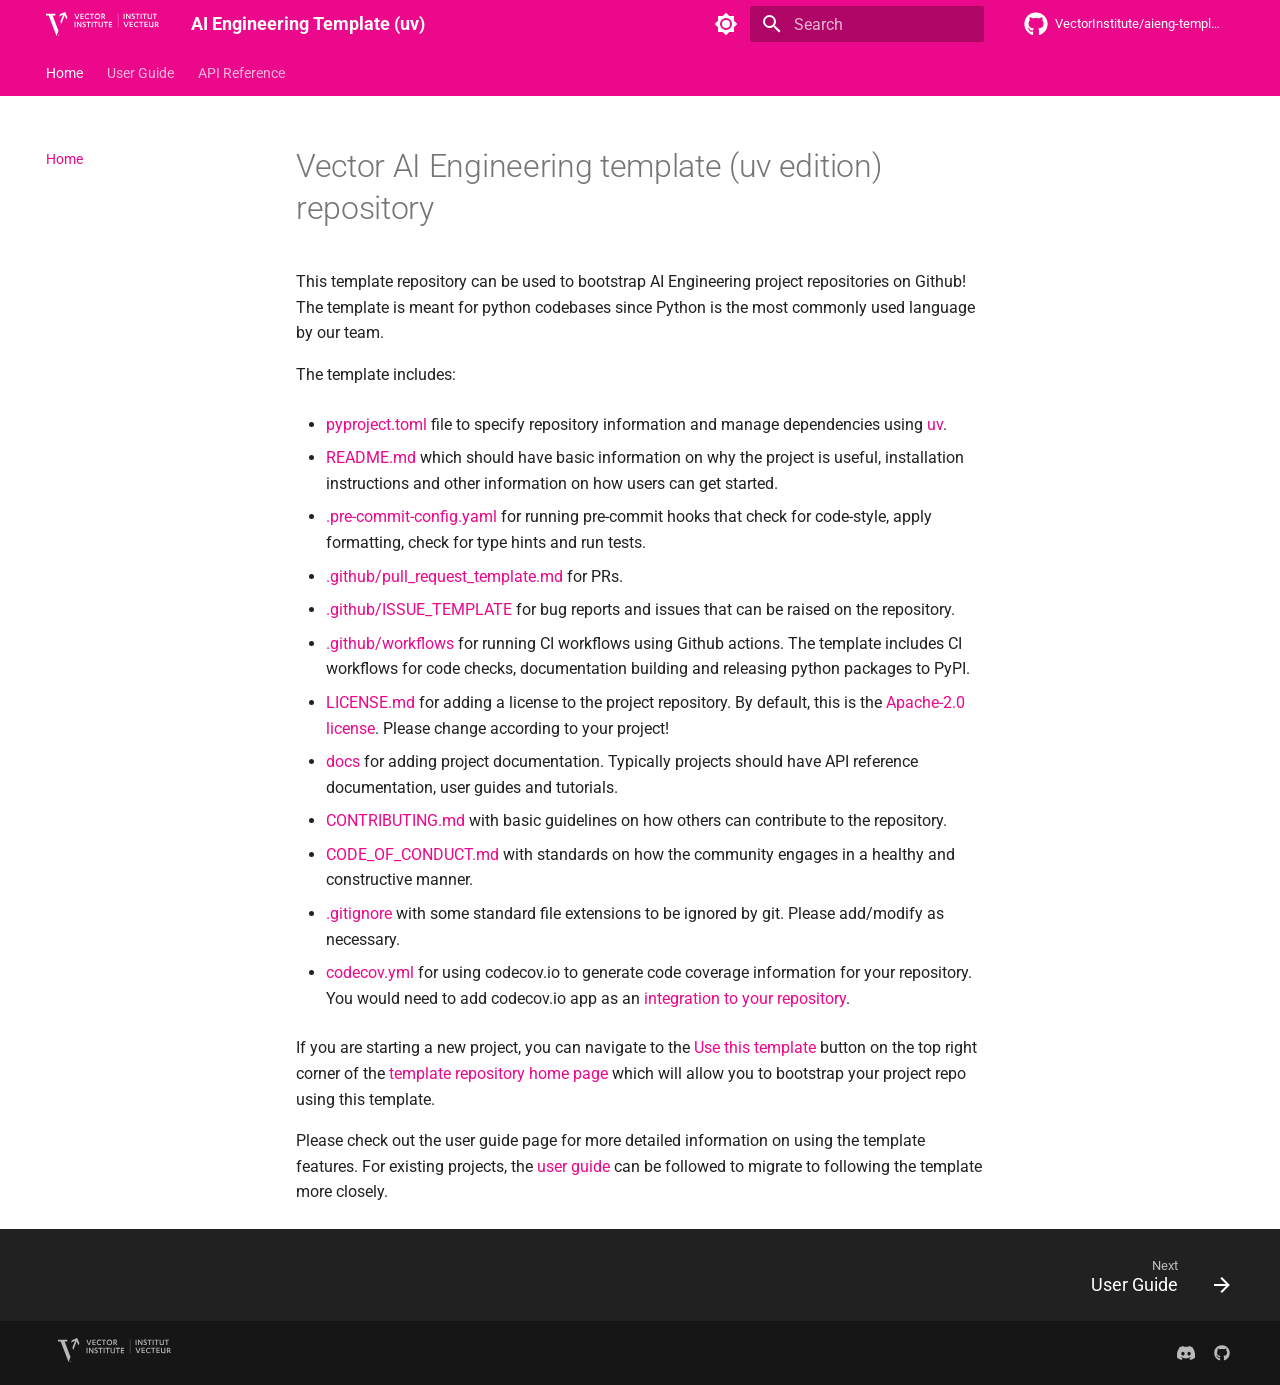
==== index.html @ 5bad8441 "Deploying to gh-pages from @ VectorInstitute/sonic-o1-agent@ccd2ae8ae953ea987e4eeaec090ec6d52c057822" ====
<!doctype html>
<html lang="en" class="no-js">
  <head>
    
      <meta charset="utf-8">
      <meta name="viewport" content="width=device-width,initial-scale=1">
      
      
      
      
      
        <link rel="next" href="user_guide/">
      
      
        
      
      
      <link rel="icon" href="assets/favicon-48x48.svg">
      <meta name="generator" content="mkdocs-1.6.1, mkdocs-material-9.7.1">
    
    
      
        <title>AI Engineering Template (uv)</title>
      
    
    
      <link rel="stylesheet" href="assets/stylesheets/main.484c7ddc.min.css">
      
        
        <link rel="stylesheet" href="assets/stylesheets/palette.ab4e12ef.min.css">
      
      


    
    
      
    
    
      
        
        
        <link rel="preconnect" href="https://fonts.gstatic.com" crossorigin>
        <link rel="stylesheet" href="https://fonts.googleapis.com/css?family=Roboto:300,300i,400,400i,700,700i%7CRoboto+Mono:400,400i,700,700i&display=fallback">
        <style>:root{--md-text-font:"Roboto";--md-code-font:"Roboto Mono"}</style>
      
    
    
      <link rel="stylesheet" href="assets/_mkdocstrings.css">
    
      <link rel="stylesheet" href="stylesheets/extra.css">
    
    <script>__md_scope=new URL(".",location),__md_hash=e=>[...e].reduce(((e,_)=>(e<<5)-e+_.charCodeAt(0)),0),__md_get=(e,_=localStorage,t=__md_scope)=>JSON.parse(_.getItem(t.pathname+"."+e)),__md_set=(e,_,t=localStorage,a=__md_scope)=>{try{t.setItem(a.pathname+"."+e,JSON.stringify(_))}catch(e){}}</script>
    
      

    
    
  </head>
  
  
    
    
      
    
    
    
    
    <body dir="ltr" data-md-color-scheme="default" data-md-color-primary="vector" data-md-color-accent="vector-teal">
  
    
    <input class="md-toggle" data-md-toggle="drawer" type="checkbox" id="__drawer" autocomplete="off">
    <input class="md-toggle" data-md-toggle="search" type="checkbox" id="__search" autocomplete="off">
    <label class="md-overlay" for="__drawer"></label>
    <div data-md-component="skip">
      
        
        <a href="#vector-ai-engineering-template-uv-edition-repository" class="md-skip">
          Skip to content
        </a>
      
    </div>
    <div data-md-component="announce">
      
    </div>
    
    
      

<header class="md-header" data-md-component="header">
  <nav class="md-header__inner md-grid" aria-label="Header">
    <a href="." title="AI Engineering Template (uv)" class="md-header__button md-logo" aria-label="AI Engineering Template (uv)" data-md-component="logo">
      
<img src="assets/vector-logo.svg" alt="logo">

    </a>
    <label class="md-header__button md-icon" for="__drawer">
      
      <svg xmlns="http://www.w3.org/2000/svg" viewBox="0 0 24 24"><path d="M3 6h18v2H3zm0 5h18v2H3zm0 5h18v2H3z"/></svg>
    </label>
    <div class="md-header__title" data-md-component="header-title">
      <div class="md-header__ellipsis">
        <div class="md-header__topic">
          <span class="md-ellipsis">
            AI Engineering Template (uv)
          </span>
        </div>
        <div class="md-header__topic" data-md-component="header-topic">
          <span class="md-ellipsis">
            
              Home
            
          </span>
        </div>
      </div>
    </div>
    
      
        <form class="md-header__option" data-md-component="palette">
  
    
    
    
    <input class="md-option" data-md-color-media="(prefers-color-scheme: light)" data-md-color-scheme="default" data-md-color-primary="vector" data-md-color-accent="vector-teal"  aria-label="Switch to dark mode"  type="radio" name="__palette" id="__palette_0">
    
      <label class="md-header__button md-icon" title="Switch to dark mode" for="__palette_1" hidden>
        <svg xmlns="http://www.w3.org/2000/svg" viewBox="0 0 24 24"><path d="M12 8a4 4 0 0 0-4 4 4 4 0 0 0 4 4 4 4 0 0 0 4-4 4 4 0 0 0-4-4m0 10a6 6 0 0 1-6-6 6 6 0 0 1 6-6 6 6 0 0 1 6 6 6 6 0 0 1-6 6m8-9.31V4h-4.69L12 .69 8.69 4H4v4.69L.69 12 4 15.31V20h4.69L12 23.31 15.31 20H20v-4.69L23.31 12z"/></svg>
      </label>
    
  
    
    
    
    <input class="md-option" data-md-color-media="(prefers-color-scheme: dark)" data-md-color-scheme="slate" data-md-color-primary="black" data-md-color-accent="vector-teal"  aria-label="Switch to light mode"  type="radio" name="__palette" id="__palette_1">
    
      <label class="md-header__button md-icon" title="Switch to light mode" for="__palette_0" hidden>
        <svg xmlns="http://www.w3.org/2000/svg" viewBox="0 0 24 24"><path d="M12 18c-.89 0-1.74-.2-2.5-.55C11.56 16.5 13 14.42 13 12s-1.44-4.5-3.5-5.45C10.26 6.2 11.11 6 12 6a6 6 0 0 1 6 6 6 6 0 0 1-6 6m8-9.31V4h-4.69L12 .69 8.69 4H4v4.69L.69 12 4 15.31V20h4.69L12 23.31 15.31 20H20v-4.69L23.31 12z"/></svg>
      </label>
    
  
</form>
      
    
    
      <script>var palette=__md_get("__palette");if(palette&&palette.color){if("(prefers-color-scheme)"===palette.color.media){var media=matchMedia("(prefers-color-scheme: light)"),input=document.querySelector(media.matches?"[data-md-color-media='(prefers-color-scheme: light)']":"[data-md-color-media='(prefers-color-scheme: dark)']");palette.color.media=input.getAttribute("data-md-color-media"),palette.color.scheme=input.getAttribute("data-md-color-scheme"),palette.color.primary=input.getAttribute("data-md-color-primary"),palette.color.accent=input.getAttribute("data-md-color-accent")}for(var[key,value]of Object.entries(palette.color))document.body.setAttribute("data-md-color-"+key,value)}</script>
    
    
    
      
      
        <label class="md-header__button md-icon" for="__search">
          
          <svg xmlns="http://www.w3.org/2000/svg" viewBox="0 0 24 24"><path d="M9.5 3A6.5 6.5 0 0 1 16 9.5c0 1.61-.59 3.09-1.56 4.23l.27.27h.79l5 5-1.5 1.5-5-5v-.79l-.27-.27A6.52 6.52 0 0 1 9.5 16 6.5 6.5 0 0 1 3 9.5 6.5 6.5 0 0 1 9.5 3m0 2C7 5 5 7 5 9.5S7 14 9.5 14 14 12 14 9.5 12 5 9.5 5"/></svg>
        </label>
        <div class="md-search" data-md-component="search" role="dialog">
  <label class="md-search__overlay" for="__search"></label>
  <div class="md-search__inner" role="search">
    <form class="md-search__form" name="search">
      <input type="text" class="md-search__input" name="query" aria-label="Search" placeholder="Search" autocapitalize="off" autocorrect="off" autocomplete="off" spellcheck="false" data-md-component="search-query" required>
      <label class="md-search__icon md-icon" for="__search">
        
        <svg xmlns="http://www.w3.org/2000/svg" viewBox="0 0 24 24"><path d="M9.5 3A6.5 6.5 0 0 1 16 9.5c0 1.61-.59 3.09-1.56 4.23l.27.27h.79l5 5-1.5 1.5-5-5v-.79l-.27-.27A6.52 6.52 0 0 1 9.5 16 6.5 6.5 0 0 1 3 9.5 6.5 6.5 0 0 1 9.5 3m0 2C7 5 5 7 5 9.5S7 14 9.5 14 14 12 14 9.5 12 5 9.5 5"/></svg>
        
        <svg xmlns="http://www.w3.org/2000/svg" viewBox="0 0 24 24"><path d="M20 11v2H8l5.5 5.5-1.42 1.42L4.16 12l7.92-7.92L13.5 5.5 8 11z"/></svg>
      </label>
      <nav class="md-search__options" aria-label="Search">
        
        <button type="reset" class="md-search__icon md-icon" title="Clear" aria-label="Clear" tabindex="-1">
          
          <svg xmlns="http://www.w3.org/2000/svg" viewBox="0 0 24 24"><path d="M19 6.41 17.59 5 12 10.59 6.41 5 5 6.41 10.59 12 5 17.59 6.41 19 12 13.41 17.59 19 19 17.59 13.41 12z"/></svg>
        </button>
      </nav>
      
        <div class="md-search__suggest" data-md-component="search-suggest"></div>
      
    </form>
    <div class="md-search__output">
      <div class="md-search__scrollwrap" tabindex="0" data-md-scrollfix>
        <div class="md-search-result" data-md-component="search-result">
          <div class="md-search-result__meta">
            Initializing search
          </div>
          <ol class="md-search-result__list" role="presentation"></ol>
        </div>
      </div>
    </div>
  </div>
</div>
      
    
    
      <div class="md-header__source">
        <a href="https://github.com/VectorInstitute/aieng-template-uv" title="Go to repository" class="md-source" data-md-component="source">
  <div class="md-source__icon md-icon">
    
    <svg xmlns="http://www.w3.org/2000/svg" viewBox="0 0 512 512"><!--! Font Awesome Free 7.1.0 by @fontawesome - https://fontawesome.com License - https://fontawesome.com/license/free (Icons: CC BY 4.0, Fonts: SIL OFL 1.1, Code: MIT License) Copyright 2025 Fonticons, Inc.--><path d="M173.9 397.4c0 2-2.3 3.6-5.2 3.6-3.3.3-5.6-1.3-5.6-3.6 0-2 2.3-3.6 5.2-3.6 3-.3 5.6 1.3 5.6 3.6m-31.1-4.5c-.7 2 1.3 4.3 4.3 4.9 2.6 1 5.6 0 6.2-2s-1.3-4.3-4.3-5.2c-2.6-.7-5.5.3-6.2 2.3m44.2-1.7c-2.9.7-4.9 2.6-4.6 4.9.3 2 2.9 3.3 5.9 2.6 2.9-.7 4.9-2.6 4.6-4.6-.3-1.9-3-3.2-5.9-2.9M252.8 8C114.1 8 8 113.3 8 252c0 110.9 69.8 205.8 169.5 239.2 12.8 2.3 17.3-5.6 17.3-12.1 0-6.2-.3-40.4-.3-61.4 0 0-70 15-84.7-29.8 0 0-11.4-29.1-27.8-36.6 0 0-22.9-15.7 1.6-15.4 0 0 24.9 2 38.6 25.8 21.9 38.6 58.6 27.5 72.9 20.9 2.3-16 8.8-27.1 16-33.7-55.9-6.2-112.3-14.3-112.3-110.5 0-27.5 7.6-41.3 23.6-58.9-2.6-6.5-11.1-33.3 2.6-67.9 20.9-6.5 69 27 69 27 20-5.6 41.5-8.5 62.8-8.5s42.8 2.9 62.8 8.5c0 0 48.1-33.6 69-27 13.7 34.7 5.2 61.4 2.6 67.9 16 17.7 25.8 31.5 25.8 58.9 0 96.5-58.9 104.2-114.8 110.5 9.2 7.9 17 22.9 17 46.4 0 33.7-.3 75.4-.3 83.6 0 6.5 4.6 14.4 17.3 12.1C436.2 457.8 504 362.9 504 252 504 113.3 391.5 8 252.8 8M105.2 352.9c-1.3 1-1 3.3.7 5.2 1.6 1.6 3.9 2.3 5.2 1 1.3-1 1-3.3-.7-5.2-1.6-1.6-3.9-2.3-5.2-1m-10.8-8.1c-.7 1.3.3 2.9 2.3 3.9 1.6 1 3.6.7 4.3-.7.7-1.3-.3-2.9-2.3-3.9-2-.6-3.6-.3-4.3.7m32.4 35.6c-1.6 1.3-1 4.3 1.3 6.2 2.3 2.3 5.2 2.6 6.5 1 1.3-1.3.7-4.3-1.3-6.2-2.2-2.3-5.2-2.6-6.5-1m-11.4-14.7c-1.6 1-1.6 3.6 0 5.9s4.3 3.3 5.6 2.3c1.6-1.3 1.6-3.9 0-6.2-1.4-2.3-4-3.3-5.6-2"/></svg>
  </div>
  <div class="md-source__repository">
    VectorInstitute/aieng-template-uv
  </div>
</a>
      </div>
    
  </nav>
  
</header>
    
    <div class="md-container" data-md-component="container">
      
      
        
          
            
<nav class="md-tabs" aria-label="Tabs" data-md-component="tabs">
  <div class="md-grid">
    <ul class="md-tabs__list">
      
        
  
  
  
    
  
  
    <li class="md-tabs__item md-tabs__item--active">
      <a href="." class="md-tabs__link">
        
  
  
    
  
  Home

      </a>
    </li>
  

      
        
  
  
  
  
    <li class="md-tabs__item">
      <a href="user_guide/" class="md-tabs__link">
        
  
  
    
  
  User Guide

      </a>
    </li>
  

      
        
  
  
  
  
    <li class="md-tabs__item">
      <a href="api/" class="md-tabs__link">
        
  
  
    
  
  API Reference

      </a>
    </li>
  

      
    </ul>
  </div>
</nav>
          
        
      
      <main class="md-main" data-md-component="main">
        <div class="md-main__inner md-grid">
          
            
              
              <div class="md-sidebar md-sidebar--primary" data-md-component="sidebar" data-md-type="navigation" >
                <div class="md-sidebar__scrollwrap">
                  <div class="md-sidebar__inner">
                    


  


<nav class="md-nav md-nav--primary md-nav--lifted" aria-label="Navigation" data-md-level="0">
  <label class="md-nav__title" for="__drawer">
    <a href="." title="AI Engineering Template (uv)" class="md-nav__button md-logo" aria-label="AI Engineering Template (uv)" data-md-component="logo">
      
<img src="assets/vector-logo.svg" alt="logo">

    </a>
    AI Engineering Template (uv)
  </label>
  
    <div class="md-nav__source">
      <a href="https://github.com/VectorInstitute/aieng-template-uv" title="Go to repository" class="md-source" data-md-component="source">
  <div class="md-source__icon md-icon">
    
    <svg xmlns="http://www.w3.org/2000/svg" viewBox="0 0 512 512"><!--! Font Awesome Free 7.1.0 by @fontawesome - https://fontawesome.com License - https://fontawesome.com/license/free (Icons: CC BY 4.0, Fonts: SIL OFL 1.1, Code: MIT License) Copyright 2025 Fonticons, Inc.--><path d="M173.9 397.4c0 2-2.3 3.6-5.2 3.6-3.3.3-5.6-1.3-5.6-3.6 0-2 2.3-3.6 5.2-3.6 3-.3 5.6 1.3 5.6 3.6m-31.1-4.5c-.7 2 1.3 4.3 4.3 4.9 2.6 1 5.6 0 6.2-2s-1.3-4.3-4.3-5.2c-2.6-.7-5.5.3-6.2 2.3m44.2-1.7c-2.9.7-4.9 2.6-4.6 4.9.3 2 2.9 3.3 5.9 2.6 2.9-.7 4.9-2.6 4.6-4.6-.3-1.9-3-3.2-5.9-2.9M252.8 8C114.1 8 8 113.3 8 252c0 110.9 69.8 205.8 169.5 239.2 12.8 2.3 17.3-5.6 17.3-12.1 0-6.2-.3-40.4-.3-61.4 0 0-70 15-84.7-29.8 0 0-11.4-29.1-27.8-36.6 0 0-22.9-15.7 1.6-15.4 0 0 24.9 2 38.6 25.8 21.9 38.6 58.6 27.5 72.9 20.9 2.3-16 8.8-27.1 16-33.7-55.9-6.2-112.3-14.3-112.3-110.5 0-27.5 7.6-41.3 23.6-58.9-2.6-6.5-11.1-33.3 2.6-67.9 20.9-6.5 69 27 69 27 20-5.6 41.5-8.5 62.8-8.5s42.8 2.9 62.8 8.5c0 0 48.1-33.6 69-27 13.7 34.7 5.2 61.4 2.6 67.9 16 17.7 25.8 31.5 25.8 58.9 0 96.5-58.9 104.2-114.8 110.5 9.2 7.9 17 22.9 17 46.4 0 33.7-.3 75.4-.3 83.6 0 6.5 4.6 14.4 17.3 12.1C436.2 457.8 504 362.9 504 252 504 113.3 391.5 8 252.8 8M105.2 352.9c-1.3 1-1 3.3.7 5.2 1.6 1.6 3.9 2.3 5.2 1 1.3-1 1-3.3-.7-5.2-1.6-1.6-3.9-2.3-5.2-1m-10.8-8.1c-.7 1.3.3 2.9 2.3 3.9 1.6 1 3.6.7 4.3-.7.7-1.3-.3-2.9-2.3-3.9-2-.6-3.6-.3-4.3.7m32.4 35.6c-1.6 1.3-1 4.3 1.3 6.2 2.3 2.3 5.2 2.6 6.5 1 1.3-1.3.7-4.3-1.3-6.2-2.2-2.3-5.2-2.6-6.5-1m-11.4-14.7c-1.6 1-1.6 3.6 0 5.9s4.3 3.3 5.6 2.3c1.6-1.3 1.6-3.9 0-6.2-1.4-2.3-4-3.3-5.6-2"/></svg>
  </div>
  <div class="md-source__repository">
    VectorInstitute/aieng-template-uv
  </div>
</a>
    </div>
  
  <ul class="md-nav__list" data-md-scrollfix>
    
      
      
  
  
    
  
  
  
    <li class="md-nav__item md-nav__item--active">
      
      <input class="md-nav__toggle md-toggle" type="checkbox" id="__toc">
      
      
        
      
      
      <a href="." class="md-nav__link md-nav__link--active">
        
  
  
  <span class="md-ellipsis">
    
  
    Home
  

    
  </span>
  
  

      </a>
      
    </li>
  

    
      
      
  
  
  
  
    <li class="md-nav__item">
      <a href="user_guide/" class="md-nav__link">
        
  
  
  <span class="md-ellipsis">
    
  
    User Guide
  

    
  </span>
  
  

      </a>
    </li>
  

    
      
      
  
  
  
  
    <li class="md-nav__item">
      <a href="api/" class="md-nav__link">
        
  
  
  <span class="md-ellipsis">
    
  
    API Reference
  

    
  </span>
  
  

      </a>
    </li>
  

    
  </ul>
</nav>
                  </div>
                </div>
              </div>
            
            
              
              <div class="md-sidebar md-sidebar--secondary" data-md-component="sidebar" data-md-type="toc" >
                <div class="md-sidebar__scrollwrap">
                  <div class="md-sidebar__inner">
                    

<nav class="md-nav md-nav--secondary" aria-label="Table of contents">
  
  
  
    
  
  
</nav>
                  </div>
                </div>
              </div>
            
          
          
            <div class="md-content" data-md-component="content">
              
              <article class="md-content__inner md-typeset">
                
                  


  
  


<h1 id="vector-ai-engineering-template-uv-edition-repository">Vector AI Engineering template (uv edition) repository<a class="headerlink" href="#vector-ai-engineering-template-uv-edition-repository" title="Permanent link">&para;</a></h1>
<p>This template repository can be used to bootstrap AI Engineering project repositories
on Github! The template is meant for python codebases since Python is the most commonly
used language by our team.</p>
<p>The template includes:</p>
<ul>
<li>
<p><a href="https://pip.pypa.io/en/stable/reference/build-system/pyproject-toml/">pyproject.toml</a>
file to specify repository information and manage dependencies using
<a href="https://docs.astral.sh/uv/">uv</a>.</p>
</li>
<li>
<p><a href="https://docs.github.com/en/repositories/managing-your-repositorys-settings-and-features/customizing-your-repository/about-readmes">README.md</a> which should have basic information on why the project is
useful, installation instructions and other information on how users can get started.</p>
</li>
<li>
<p><a href="https://pre-commit.com/">.pre-commit-config.yaml</a> for running pre-commit hooks that
check for code-style, apply formatting, check for type hints and run tests.</p>
</li>
<li>
<p><a href="https://docs.github.com/en/communities/using-templates-to-encourage-useful-issues-and-pull-requests/creating-a-pull-request-template-for-your-repository">.github/pull_request_template.md</a> for PRs.</p>
</li>
<li>
<p><a href="https://docs.github.com/en/communities/using-templates-to-encourage-useful-issues-and-pull-requests/configuring-issue-templates-for-your-repository">.github/ISSUE_TEMPLATE</a> for bug reports and issues that can be raised on the repository.</p>
</li>
<li>
<p><a href="https://docs.github.com/en/actions/using-workflows">.github/workflows</a> for running CI
workflows using Github actions. The template includes CI workflows for code checks,
documentation building and releasing python packages to PyPI.</p>
</li>
<li>
<p><a href="https://docs.github.com/en/repositories/managing-your-repositorys-settings-and-features/customizing-your-repository/licensing-a-repository">LICENSE.md</a> for adding a license to the project repository.
By default, this is the <a href="http://www.apache.org/licenses/">Apache-2.0 license</a>. Please
change according to your project!</p>
</li>
<li>
<p><a href="https://squidfunk.github.io/mkdocs-material/">docs</a> for adding project documentation. Typically
projects should have API reference documentation, user guides and tutorials.</p>
</li>
<li>
<p><a href="https://docs.github.com/en/communities/setting-up-your-project-for-healthy-contributions/setting-guidelines-for-repository-contributors">CONTRIBUTING.md</a> with basic guidelines on how others can
contribute to the repository.</p>
</li>
<li>
<p><a href="https://docs.github.com/en/communities/setting-up-your-project-for-healthy-contributions/adding-a-code-of-conduct-to-your-project">CODE_OF_CONDUCT.md</a> with standards on how the community engages in
a healthy and constructive manner.</p>
</li>
<li>
<p><a href="https://docs.github.com/en/get-started/getting-started-with-git/ignoring-files">.gitignore</a>
with some standard file extensions to be ignored by git. Please add/modify as necessary.</p>
</li>
<li>
<p><a href="https://docs.codecov.com/docs/codecov-yaml">codecov.yml</a> for using codecov.io to
generate code coverage information for your repository. You would need to add codecov.io
app as an <a href="https://docs.codecov.com/docs/how-to-create-a-github-app-for-codecov-enterprise">integration to your repository</a>.</p>
</li>
</ul>
<p>If you are starting a new project, you can navigate to the <a href="https://docs.github.com/en/repositories/creating-and-managing-repositories/creating-a-repository-from-a-template">Use this template</a> button
on the top right corner of the <a href="https://github.com/VectorInstitute/aieng-template">template repository home page</a>
which will allow you to bootstrap your project repo using this template.</p>
<p>Please check out the user guide page for more detailed information on using the
template features. For existing projects, the <a href="user_guide/">user guide</a>
can be followed to migrate to following the template more closely.</p>












                
              </article>
            </div>
          
          
<script>var target=document.getElementById(location.hash.slice(1));target&&target.name&&(target.checked=target.name.startsWith("__tabbed_"))</script>
        </div>
        
          <button type="button" class="md-top md-icon" data-md-component="top" hidden>
  
  <svg xmlns="http://www.w3.org/2000/svg" viewBox="0 0 24 24"><path d="M13 20h-2V8l-5.5 5.5-1.42-1.42L12 4.16l7.92 7.92-1.42 1.42L13 8z"/></svg>
  Back to top
</button>
        
      </main>
      
        <footer class="md-footer">
  
    
      
      <nav class="md-footer__inner md-grid" aria-label="Footer" >
        
        
          
          <a href="user_guide/" class="md-footer__link md-footer__link--next" aria-label="Next: User Guide">
            <div class="md-footer__title">
              <span class="md-footer__direction">
                Next
              </span>
              <div class="md-ellipsis">
                User Guide
              </div>
            </div>
            <div class="md-footer__button md-icon">
              
              <svg xmlns="http://www.w3.org/2000/svg" viewBox="0 0 24 24"><path d="M4 11v2h12l-5.5 5.5 1.42 1.42L19.84 12l-7.92-7.92L10.5 5.5 16 11z"/></svg>
            </div>
          </a>
        
      </nav>
    
  
  <div class="md-footer-meta md-typeset">
    <div class="md-footer-meta__inner md-grid">
      <div class="md-copyright">
  <div class="md-footer-vector">
    <a href="https://vectorinstitute.ai" target="_blank" rel="noopener">
      <img
        src="assets/vector-logo.svg"
        alt="Vector Institute Logo"
        height="24"
      />
    </a>
  </div>
   
</div>
      
        
<div class="md-social">
  
    
    
    
    
    <a href="404.html" target="_blank" rel="noopener" title="" class="md-social__link">
      <svg xmlns="http://www.w3.org/2000/svg" viewBox="0 0 576 512"><!--! Font Awesome Free 7.1.0 by @fontawesome - https://fontawesome.com License - https://fontawesome.com/license/free (Icons: CC BY 4.0, Fonts: SIL OFL 1.1, Code: MIT License) Copyright 2025 Fonticons, Inc.--><path d="M492.5 69.8c-.2-.3-.4-.6-.8-.7-38.1-17.5-78.4-30-119.7-37.1-.4-.1-.8 0-1.1.1s-.6.4-.8.8c-5.5 9.9-10.5 20.2-14.9 30.6-44.6-6.8-89.9-6.8-134.4 0-4.5-10.5-9.5-20.7-15.1-30.6-.2-.3-.5-.6-.8-.8s-.7-.2-1.1-.2C162.5 39 122.2 51.5 84.1 69c-.3.1-.6.4-.8.7C7.1 183.5-13.8 294.6-3.6 404.2c0 .3.1.5.2.8s.3.4.5.6c44.4 32.9 94 58 146.8 74.2.4.1.8.1 1.1 0s.7-.4.9-.7c11.3-15.4 21.4-31.8 30-48.8.1-.2.2-.5.2-.8s0-.5-.1-.8-.2-.5-.4-.6-.4-.3-.7-.4c-15.8-6.1-31.2-13.4-45.9-21.9-.3-.2-.5-.4-.7-.6s-.3-.6-.3-.9 0-.6.2-.9.3-.5.6-.7c3.1-2.3 6.2-4.7 9.1-7.1.3-.2.6-.4.9-.4s.7 0 1 .1c96.2 43.9 200.4 43.9 295.5 0 .3-.1.7-.2 1-.2s.7.2.9.4c2.9 2.4 6 4.9 9.1 7.2.2.2.4.4.6.7s.2.6.2.9-.1.6-.3.9-.4.5-.6.6c-14.7 8.6-30 15.9-45.9 21.8-.2.1-.5.2-.7.4s-.3.4-.4.7-.1.5-.1.8.1.5.2.8c8.8 17 18.8 33.3 30 48.8.2.3.6.6.9.7s.8.1 1.1 0c52.9-16.2 102.6-41.3 147.1-74.2.2-.2.4-.4.5-.6s.2-.5.2-.8c12.3-126.8-20.5-236.9-86.9-334.5zm-302 267.7c-29 0-52.8-26.6-52.8-59.2s23.4-59.2 52.8-59.2c29.7 0 53.3 26.8 52.8 59.2 0 32.7-23.4 59.2-52.8 59.2m195.4 0c-29 0-52.8-26.6-52.8-59.2s23.4-59.2 52.8-59.2c29.7 0 53.3 26.8 52.8 59.2 0 32.7-23.2 59.2-52.8 59.2"/></svg>
    </a>
  
    
    
    
    
      
      
    
    <a href="https://github.com/VectorInstitute/aieng-template-uv" target="_blank" rel="noopener" title="github.com" class="md-social__link">
      <svg xmlns="http://www.w3.org/2000/svg" viewBox="0 0 512 512"><!--! Font Awesome Free 7.1.0 by @fontawesome - https://fontawesome.com License - https://fontawesome.com/license/free (Icons: CC BY 4.0, Fonts: SIL OFL 1.1, Code: MIT License) Copyright 2025 Fonticons, Inc.--><path d="M173.9 397.4c0 2-2.3 3.6-5.2 3.6-3.3.3-5.6-1.3-5.6-3.6 0-2 2.3-3.6 5.2-3.6 3-.3 5.6 1.3 5.6 3.6m-31.1-4.5c-.7 2 1.3 4.3 4.3 4.9 2.6 1 5.6 0 6.2-2s-1.3-4.3-4.3-5.2c-2.6-.7-5.5.3-6.2 2.3m44.2-1.7c-2.9.7-4.9 2.6-4.6 4.9.3 2 2.9 3.3 5.9 2.6 2.9-.7 4.9-2.6 4.6-4.6-.3-1.9-3-3.2-5.9-2.9M252.8 8C114.1 8 8 113.3 8 252c0 110.9 69.8 205.8 169.5 239.2 12.8 2.3 17.3-5.6 17.3-12.1 0-6.2-.3-40.4-.3-61.4 0 0-70 15-84.7-29.8 0 0-11.4-29.1-27.8-36.6 0 0-22.9-15.7 1.6-15.4 0 0 24.9 2 38.6 25.8 21.9 38.6 58.6 27.5 72.9 20.9 2.3-16 8.8-27.1 16-33.7-55.9-6.2-112.3-14.3-112.3-110.5 0-27.5 7.6-41.3 23.6-58.9-2.6-6.5-11.1-33.3 2.6-67.9 20.9-6.5 69 27 69 27 20-5.6 41.5-8.5 62.8-8.5s42.8 2.9 62.8 8.5c0 0 48.1-33.6 69-27 13.7 34.7 5.2 61.4 2.6 67.9 16 17.7 25.8 31.5 25.8 58.9 0 96.5-58.9 104.2-114.8 110.5 9.2 7.9 17 22.9 17 46.4 0 33.7-.3 75.4-.3 83.6 0 6.5 4.6 14.4 17.3 12.1C436.2 457.8 504 362.9 504 252 504 113.3 391.5 8 252.8 8M105.2 352.9c-1.3 1-1 3.3.7 5.2 1.6 1.6 3.9 2.3 5.2 1 1.3-1 1-3.3-.7-5.2-1.6-1.6-3.9-2.3-5.2-1m-10.8-8.1c-.7 1.3.3 2.9 2.3 3.9 1.6 1 3.6.7 4.3-.7.7-1.3-.3-2.9-2.3-3.9-2-.6-3.6-.3-4.3.7m32.4 35.6c-1.6 1.3-1 4.3 1.3 6.2 2.3 2.3 5.2 2.6 6.5 1 1.3-1.3.7-4.3-1.3-6.2-2.2-2.3-5.2-2.6-6.5-1m-11.4-14.7c-1.6 1-1.6 3.6 0 5.9s4.3 3.3 5.6 2.3c1.6-1.3 1.6-3.9 0-6.2-1.4-2.3-4-3.3-5.6-2"/></svg>
    </a>
  
</div>
      
    </div>
  </div>
</footer>
      
    </div>
    <div class="md-dialog" data-md-component="dialog">
      <div class="md-dialog__inner md-typeset"></div>
    </div>
    
    
    
      
      
      <script id="__config" type="application/json">{"annotate": null, "base": ".", "features": ["content.code.annotate", "content.code.copy", "navigation.footer", "navigation.indexes", "navigation.instant", "navigation.tabs", "navigation.top", "search.suggest", "search.highlight", "toc.follow"], "search": "assets/javascripts/workers/search.2c215733.min.js", "tags": null, "translations": {"clipboard.copied": "Copied to clipboard", "clipboard.copy": "Copy to clipboard", "search.result.more.one": "1 more on this page", "search.result.more.other": "# more on this page", "search.result.none": "No matching documents", "search.result.one": "1 matching document", "search.result.other": "# matching documents", "search.result.placeholder": "Type to start searching", "search.result.term.missing": "Missing", "select.version": "Select version"}, "version": null}</script>
    
    
      <script src="assets/javascripts/bundle.79ae519e.min.js"></script>
      
    
  </body>
</html>
---- assets/stylesheets/main.484c7ddc.min.css ----
@charset "UTF-8";html{-webkit-text-size-adjust:none;-moz-text-size-adjust:none;text-size-adjust:none;box-sizing:border-box}*,:after,:before{box-sizing:inherit}@media (prefers-reduced-motion){*,:after,:before{transition:none!important}}body{margin:0}a,button,input,label{-webkit-tap-highlight-color:transparent}a{color:inherit;text-decoration:none}hr{border:0;box-sizing:initial;display:block;height:.05rem;overflow:visible;padding:0}small{font-size:80%}sub,sup{line-height:1em}img{border-style:none}table{border-collapse:initial;border-spacing:0}td,th{font-weight:400;vertical-align:top}button{background:#0000;border:0;font-family:inherit;font-size:inherit;margin:0;padding:0}input{border:0;outline:none}:root{--md-primary-fg-color:#4051b5;--md-primary-fg-color--light:#5d6cc0;--md-primary-fg-color--dark:#303fa1;--md-primary-bg-color:#fff;--md-primary-bg-color--light:#ffffffb3;--md-accent-fg-color:#526cfe;--md-accent-fg-color--transparent:#526cfe1a;--md-accent-bg-color:#fff;--md-accent-bg-color--light:#ffffffb3}[data-md-color-scheme=default]{color-scheme:light}[data-md-color-scheme=default] img[src$="#gh-dark-mode-only"],[data-md-color-scheme=default] img[src$="#only-dark"]{display:none}:root,[data-md-color-scheme=default]{--md-hue:225deg;--md-default-fg-color:#000000de;--md-default-fg-color--light:#0000008a;--md-default-fg-color--lighter:#00000052;--md-default-fg-color--lightest:#00000012;--md-default-bg-color:#fff;--md-default-bg-color--light:#ffffffb3;--md-default-bg-color--lighter:#ffffff4d;--md-default-bg-color--lightest:#ffffff1f;--md-code-fg-color:#36464e;--md-code-bg-color:#f5f5f5;--md-code-bg-color--light:#f5f5f5b3;--md-code-bg-color--lighter:#f5f5f54d;--md-code-hl-color:#4287ff;--md-code-hl-color--light:#4287ff1a;--md-code-hl-number-color:#d52a2a;--md-code-hl-special-color:#db1457;--md-code-hl-function-color:#a846b9;--md-code-hl-constant-color:#6e59d9;--md-code-hl-keyword-color:#3f6ec6;--md-code-hl-string-color:#1c7d4d;--md-code-hl-name-color:var(--md-code-fg-color);--md-code-hl-operator-color:var(--md-default-fg-color--light);--md-code-hl-punctuation-color:var(--md-default-fg-color--light);--md-code-hl-comment-color:var(--md-default-fg-color--light);--md-code-hl-generic-color:var(--md-default-fg-color--light);--md-code-hl-variable-color:var(--md-default-fg-color--light);--md-typeset-color:var(--md-default-fg-color);--md-typeset-a-color:var(--md-primary-fg-color);--md-typeset-del-color:#f5503d26;--md-typeset-ins-color:#0bd57026;--md-typeset-kbd-color:#fafafa;--md-typeset-kbd-accent-color:#fff;--md-typeset-kbd-border-color:#b8b8b8;--md-typeset-mark-color:#ffff0080;--md-typeset-table-color:#0000001f;--md-typeset-table-color--light:rgba(0,0,0,.035);--md-admonition-fg-color:var(--md-default-fg-color);--md-admonition-bg-color:var(--md-default-bg-color);--md-warning-fg-color:#000000de;--md-warning-bg-color:#ff9;--md-footer-fg-color:#fff;--md-footer-fg-color--light:#ffffffb3;--md-footer-fg-color--lighter:#ffffff73;--md-footer-bg-color:#000000de;--md-footer-bg-color--dark:#00000052;--md-shadow-z1:0 0.2rem 0.5rem #0000000d,0 0 0.05rem #0000001a;--md-shadow-z2:0 0.2rem 0.5rem #0000001a,0 0 0.05rem #00000040;--md-shadow-z3:0 0.2rem 0.5rem #0003,0 0 0.05rem #00000059}.md-icon svg{fill:currentcolor;display:block;height:1.2rem;width:1.2rem}body{-webkit-font-smoothing:antialiased;-moz-osx-font-smoothing:grayscale;--md-text-font-family:var(--md-text-font,_),-apple-system,BlinkMacSystemFont,Helvetica,Arial,sans-serif;--md-code-font-family:var(--md-code-font,_),SFMono-Regular,Consolas,Menlo,monospace}aside,body,input{font-feature-settings:"kern","liga";color:var(--md-typeset-color);font-family:var(--md-text-font-family)}code,kbd,pre{font-feature-settings:"kern";font-family:var(--md-code-font-family)}:root{--md-typeset-table-sort-icon:url('data:image/svg+xml;charset=utf-8,<svg xmlns="http://www.w3.org/2000/svg" viewBox="0 0 24 24"><path d="m18 21-4-4h3V7h-3l4-4 4 4h-3v10h3M2 19v-2h10v2M2 13v-2h7v2M2 7V5h4v2z"/></svg>');--md-typeset-table-sort-icon--asc:url('data:image/svg+xml;charset=utf-8,<svg xmlns="http://www.w3.org/2000/svg" viewBox="0 0 24 24"><path d="M19 17h3l-4 4-4-4h3V3h2M2 17h10v2H2M6 5v2H2V5m0 6h7v2H2z"/></svg>');--md-typeset-table-sort-icon--desc:url('data:image/svg+xml;charset=utf-8,<svg xmlns="http://www.w3.org/2000/svg" viewBox="0 0 24 24"><path d="M19 7h3l-4-4-4 4h3v14h2M2 17h10v2H2M6 5v2H2V5m0 6h7v2H2z"/></svg>')}.md-typeset{-webkit-print-color-adjust:exact;color-adjust:exact;font-size:.8rem;line-height:1.6;overflow-wrap:break-word}@media print{.md-typeset{font-size:.68rem}}.md-typeset blockquote,.md-typeset dl,.md-typeset figure,.md-typeset ol,.md-typeset pre,.md-typeset ul{margin-bottom:1em;margin-top:1em}.md-typeset h1{color:var(--md-default-fg-color--light);font-size:2em;line-height:1.3;margin:0 0 1.25em}.md-typeset h1,.md-typeset h2{font-weight:300;letter-spacing:-.01em}.md-typeset h2{font-size:1.5625em;line-height:1.4;margin:1.6em 0 .64em}.md-typeset h3{font-size:1.25em;font-weight:400;letter-spacing:-.01em;line-height:1.5;margin:1.6em 0 .8em}.md-typeset h2+h3{margin-top:.8em}.md-typeset h4{font-weight:700;letter-spacing:-.01em;margin:1em 0}.md-typeset h5,.md-typeset h6{color:var(--md-default-fg-color--light);font-size:.8em;font-weight:700;letter-spacing:-.01em;margin:1.25em 0}.md-typeset h5{text-transform:uppercase}.md-typeset h5 code{text-transform:none}.md-typeset hr{border-bottom:.05rem solid var(--md-default-fg-color--lightest);display:flow-root;margin:1.5em 0}.md-typeset a{color:var(--md-typeset-a-color);word-break:break-word}.md-typeset a,.md-typeset a:before{transition:color 125ms}.md-typeset a:focus,.md-typeset a:hover{color:var(--md-accent-fg-color)}.md-typeset a:focus code,.md-typeset a:hover code{background-color:var(--md-accent-fg-color--transparent);color:var(--md-accent-fg-color)}.md-typeset a code{color:var(--md-typeset-a-color)}.md-typeset a.focus-visible{outline-color:var(--md-accent-fg-color);outline-offset:.2rem}.md-typeset code,.md-typeset kbd,.md-typeset pre{color:var(--md-code-fg-color);direction:ltr;font-variant-ligatures:none;transition:background-color 125ms}@media print{.md-typeset code,.md-typeset kbd,.md-typeset pre{white-space:pre-wrap}}.md-typeset code{background-color:var(--md-code-bg-color);border-radius:.1rem;-webkit-box-decoration-break:clone;box-decoration-break:clone;font-size:.85em;padding:0 .2941176471em;transition:color 125ms,background-color 125ms;word-break:break-word}.md-typeset code:not(.focus-visible){-webkit-tap-highlight-color:transparent;outline:none}.md-typeset pre{display:flow-root;line-height:1.4;position:relative}.md-typeset pre>code{-webkit-box-decoration-break:slice;box-decoration-break:slice;box-shadow:none;display:block;margin:0;outline-color:var(--md-accent-fg-color);overflow:auto;padding:.7720588235em 1.1764705882em;scrollbar-color:var(--md-default-fg-color--lighter) #0000;scrollbar-width:thin;touch-action:auto;word-break:normal}.md-typeset pre>code:hover{scrollbar-color:var(--md-accent-fg-color) #0000}.md-typeset pre>code::-webkit-scrollbar{height:.2rem;width:.2rem}.md-typeset pre>code::-webkit-scrollbar-thumb{background-color:var(--md-default-fg-color--lighter)}.md-typeset pre>code::-webkit-scrollbar-thumb:hover{background-color:var(--md-accent-fg-color)}.md-typeset kbd{background-color:var(--md-typeset-kbd-color);border-radius:.1rem;box-shadow:0 .1rem 0 .05rem var(--md-typeset-kbd-border-color),0 .1rem 0 var(--md-typeset-kbd-border-color),0 -.1rem .2rem var(--md-typeset-kbd-accent-color) inset;color:var(--md-default-fg-color);display:inline-block;font-size:.75em;padding:0 .6666666667em;vertical-align:text-top;word-break:break-word}.md-typeset mark{background-color:var(--md-typeset-mark-color);-webkit-box-decoration-break:clone;box-decoration-break:clone;color:inherit;word-break:break-word}.md-typeset abbr{cursor:help;text-decoration:none}.md-typeset [data-preview],.md-typeset abbr{border-bottom:.05rem dotted var(--md-default-fg-color--light)}.md-typeset small{opacity:.75}[dir=ltr] .md-typeset sub,[dir=ltr] .md-typeset sup{margin-left:.078125em}[dir=rtl] .md-typeset sub,[dir=rtl] .md-typeset sup{margin-right:.078125em}[dir=ltr] .md-typeset blockquote{padding-left:.6rem}[dir=rtl] .md-typeset blockquote{padding-right:.6rem}[dir=ltr] .md-typeset blockquote{border-left:.2rem solid var(--md-default-fg-color--lighter)}[dir=rtl] .md-typeset blockquote{border-right:.2rem solid var(--md-default-fg-color--lighter)}.md-typeset blockquote{color:var(--md-default-fg-color--light);margin-left:0;margin-right:0}.md-typeset ul{list-style-type:disc}.md-typeset ul[type]{list-style-type:revert-layer}[dir=ltr] .md-typeset ol,[dir=ltr] .md-typeset ul{margin-left:.625em}[dir=rtl] .md-typeset ol,[dir=rtl] .md-typeset ul{margin-right:.625em}.md-typeset ol,.md-typeset ul{padding:0}.md-typeset ol:not([hidden]),.md-typeset ul:not([hidden]){display:flow-root}.md-typeset ol ol,.md-typeset ul ol{list-style-type:lower-alpha}.md-typeset ol ol ol,.md-typeset ul ol ol{list-style-type:lower-roman}.md-typeset ol ol ol ol,.md-typeset ul ol ol ol{list-style-type:upper-alpha}.md-typeset ol ol ol ol ol,.md-typeset ul ol ol ol ol{list-style-type:upper-roman}.md-typeset ol[type],.md-typeset ul[type]{list-style-type:revert-layer}[dir=ltr] .md-typeset ol li,[dir=ltr] .md-typeset ul li{margin-left:1.25em}[dir=rtl] .md-typeset ol li,[dir=rtl] .md-typeset ul li{margin-right:1.25em}.md-typeset ol li,.md-typeset ul li{margin-bottom:.5em}.md-typeset ol li blockquote,.md-typeset ol li p,.md-typeset ul li blockquote,.md-typeset ul li p{margin:.5em 0}.md-typeset ol li:last-child,.md-typeset ul li:last-child{margin-bottom:0}[dir=ltr] .md-typeset ol li ol,[dir=ltr] .md-typeset ol li ul,[dir=ltr] .md-typeset ul li ol,[dir=ltr] .md-typeset ul li ul{margin-left:.625em}[dir=rtl] .md-typeset ol li ol,[dir=rtl] .md-typeset ol li ul,[dir=rtl] .md-typeset ul li ol,[dir=rtl] .md-typeset ul li ul{margin-right:.625em}.md-typeset ol li ol,.md-typeset ol li ul,.md-typeset ul li ol,.md-typeset ul li ul{margin-bottom:.5em;margin-top:.5em}[dir=ltr] .md-typeset dd{margin-left:1.875em}[dir=rtl] .md-typeset dd{margin-right:1.875em}.md-typeset dd{margin-bottom:1.5em;margin-top:1em}.md-typeset img,.md-typeset svg,.md-typeset video{height:auto;max-width:100%}.md-typeset img[align=left]{margin:1em 1em 1em 0}.md-typeset img[align=right]{margin:1em 0 1em 1em}.md-typeset img[align]:only-child{margin-top:0}.md-typeset figure{display:flow-root;margin:1em auto;max-width:100%;text-align:center;width:fit-content}.md-typeset figure img{display:block;margin:0 auto}.md-typeset figcaption{font-style:italic;margin:1em auto;max-width:24rem}.md-typeset iframe{max-width:100%}.md-typeset table:not([class]){background-color:var(--md-default-bg-color);border:.05rem solid var(--md-typeset-table-color);border-radius:.1rem;display:inline-block;font-size:.64rem;max-width:100%;overflow:auto;touch-action:auto}@media print{.md-typeset table:not([class]){display:table}}.md-typeset table:not([class])+*{margin-top:1.5em}.md-typeset table:not([class]) td>:first-child,.md-typeset table:not([class]) th>:first-child{margin-top:0}.md-typeset table:not([class]) td>:last-child,.md-typeset table:not([class]) th>:last-child{margin-bottom:0}.md-typeset table:not([class]) td:not([align]),.md-typeset table:not([class]) th:not([align]){text-align:left}[dir=rtl] .md-typeset table:not([class]) td:not([align]),[dir=rtl] .md-typeset table:not([class]) th:not([align]){text-align:right}.md-typeset table:not([class]) th{font-weight:700;min-width:5rem;padding:.9375em 1.25em;vertical-align:top}.md-typeset table:not([class]) td{border-top:.05rem solid var(--md-typeset-table-color);padding:.9375em 1.25em;vertical-align:top}.md-typeset table:not([class]) tbody tr{transition:background-color 125ms}.md-typeset table:not([class]) tbody tr:hover{background-color:var(--md-typeset-table-color--light);box-shadow:0 .05rem 0 var(--md-default-bg-color) inset}.md-typeset table:not([class]) a{word-break:normal}.md-typeset table th[role=columnheader]{cursor:pointer}[dir=ltr] .md-typeset table th[role=columnheader]:after{margin-left:.5em}[dir=rtl] .md-typeset table th[role=columnheader]:after{margin-right:.5em}.md-typeset table th[role=columnheader]:after{content:"";display:inline-block;height:1.2em;-webkit-mask-image:var(--md-typeset-table-sort-icon);mask-image:var(--md-typeset-table-sort-icon);-webkit-mask-repeat:no-repeat;mask-repeat:no-repeat;-webkit-mask-size:contain;mask-size:contain;transition:background-color 125ms;vertical-align:text-bottom;width:1.2em}.md-typeset table th[role=columnheader]:hover:after{background-color:var(--md-default-fg-color--lighter)}.md-typeset table th[role=columnheader][aria-sort=ascending]:after{background-color:var(--md-default-fg-color--light);-webkit-mask-image:var(--md-typeset-table-sort-icon--asc);mask-image:var(--md-typeset-table-sort-icon--asc)}.md-typeset table th[role=columnheader][aria-sort=descending]:after{background-color:var(--md-default-fg-color--light);-webkit-mask-image:var(--md-typeset-table-sort-icon--desc);mask-image:var(--md-typeset-table-sort-icon--desc)}.md-typeset__scrollwrap{margin:1em -.8rem;overflow-x:auto;touch-action:auto}.md-typeset__table{display:inline-block;margin-bottom:.5em;padding:0 .8rem}@media print{.md-typeset__table{display:block}}html .md-typeset__table table{display:table;margin:0;overflow:hidden;width:100%}@media screen and (max-width:44.984375em){.md-content__inner>pre{margin:1em -.8rem}.md-content__inner>pre code{border-radius:0}}.md-typeset .md-author{border-radius:100%;display:block;flex-shrink:0;height:1.6rem;overflow:hidden;position:relative;transition:color 125ms,transform 125ms;width:1.6rem}.md-typeset .md-author img{display:block}.md-typeset .md-author--more{background:var(--md-default-fg-color--lightest);color:var(--md-default-fg-color--lighter);font-size:.6rem;font-weight:700;line-height:1.6rem;text-align:center}.md-typeset .md-author--long{height:2.4rem;width:2.4rem}.md-typeset a.md-author{transform:scale(1)}.md-typeset a.md-author img{border-radius:100%;filter:grayscale(100%) opacity(75%);transition:filter 125ms}.md-typeset a.md-author:focus,.md-typeset a.md-author:hover{transform:scale(1.1);z-index:1}.md-typeset a.md-author:focus img,.md-typeset a.md-author:hover img{filter:grayscale(0)}.md-banner{background-color:var(--md-footer-bg-color);color:var(--md-footer-fg-color);overflow:auto}@media print{.md-banner{display:none}}.md-banner--warning{background-color:var(--md-warning-bg-color);color:var(--md-warning-fg-color)}.md-banner__inner{font-size:.7rem;margin:.6rem auto;padding:0 .8rem}[dir=ltr] .md-banner__button{float:right}[dir=rtl] .md-banner__button{float:left}.md-banner__button{color:inherit;cursor:pointer;transition:opacity .25s}.no-js .md-banner__button{display:none}.md-banner__button:hover{opacity:.7}html{font-size:125%;height:100%;overflow-x:hidden}@media screen and (min-width:100em){html{font-size:137.5%}}@media screen and (min-width:125em){html{font-size:150%}}body{background-color:var(--md-default-bg-color);display:flex;flex-direction:column;font-size:.5rem;min-height:100%;position:relative;width:100%}@media print{body{display:block}}@media screen and (max-width:59.984375em){body[data-md-scrolllock]{position:fixed}}.md-grid{margin-left:auto;margin-right:auto;max-width:61rem}.md-container{display:flex;flex-direction:column;flex-grow:1}@media print{.md-container{display:block}}.md-main{flex-grow:1}.md-main__inner{display:flex;height:100%;margin-top:1.5rem}.md-ellipsis{overflow:hidden;text-overflow:ellipsis}.md-toggle{display:none}.md-option{height:0;opacity:0;position:absolute;width:0}.md-option:checked+label:not([hidden]){display:block}.md-option.focus-visible+label{outline-color:var(--md-accent-fg-color);outline-style:auto}.md-skip{background-color:var(--md-default-fg-color);border-radius:.1rem;color:var(--md-default-bg-color);font-size:.64rem;margin:.5rem;opacity:0;outline-color:var(--md-accent-fg-color);padding:.3rem .5rem;position:fixed;transform:translateY(.4rem);z-index:-1}.md-skip:focus{opacity:1;transform:translateY(0);transition:transform .25s cubic-bezier(.4,0,.2,1),opacity 175ms 75ms;z-index:10}@page{margin:25mm}:root{--md-clipboard-icon:url('data:image/svg+xml;charset=utf-8,<svg xmlns="http://www.w3.org/2000/svg" viewBox="0 0 24 24"><path d="M19 21H8V7h11m0-2H8a2 2 0 0 0-2 2v14a2 2 0 0 0 2 2h11a2 2 0 0 0 2-2V7a2 2 0 0 0-2-2m-3-4H4a2 2 0 0 0-2 2v14h2V3h12z"/></svg>')}.md-clipboard{border-radius:.1rem;color:var(--md-default-fg-color--lightest);cursor:pointer;height:1.5em;outline-color:var(--md-accent-fg-color);outline-offset:.1rem;transition:color .25s;width:1.5em;z-index:1}@media print{.md-clipboard{display:none}}.md-clipboard:not(.focus-visible){-webkit-tap-highlight-color:transparent;outline:none}:hover>.md-clipboard{color:var(--md-default-fg-color--light)}.md-clipboard:focus,.md-clipboard:hover{color:var(--md-accent-fg-color)}.md-clipboard:after{background-color:currentcolor;content:"";display:block;height:1.125em;margin:0 auto;-webkit-mask-image:var(--md-clipboard-icon);mask-image:var(--md-clipboard-icon);-webkit-mask-position:center;mask-position:center;-webkit-mask-repeat:no-repeat;mask-repeat:no-repeat;-webkit-mask-size:contain;mask-size:contain;width:1.125em}.md-clipboard--inline{cursor:pointer}.md-clipboard--inline code{transition:color .25s,background-color .25s}.md-clipboard--inline:focus code,.md-clipboard--inline:hover code{background-color:var(--md-accent-fg-color--transparent);color:var(--md-accent-fg-color)}:root{--md-code-select-icon:url('data:image/svg+xml;charset=utf-8,<svg xmlns="http://www.w3.org/2000/svg" viewBox="0 0 24 24"><path d="M19 19h-4v2h4c1.1 0 2-.9 2-2v-4h-2m0-12h-4v2h4v4h2V5c0-1.1-.9-2-2-2M5 5h4V3H5c-1.1 0-2 .9-2 2v4h2m0 6H3v4c0 1.1.9 2 2 2h4v-2H5zm2-4h2v2H7zm4 0h2v2h-2zm4 0h2v2h-2zM7 7h2v2H7zm4 0h2v2h-2zm4 0h2v2h-2zm-8 8h2v2H7zm4 0h2v2h-2zm4 0h2v2h-2z"/></svg>');--md-code-copy-icon:url('data:image/svg+xml;charset=utf-8,<svg xmlns="http://www.w3.org/2000/svg" viewBox="0 0 24 24"><path d="M19 21H8V7h11m0-2H8a2 2 0 0 0-2 2v14a2 2 0 0 0 2 2h11a2 2 0 0 0 2-2V7a2 2 0 0 0-2-2m-3-4H4a2 2 0 0 0-2 2v14h2V3h12z"/></svg>')}.md-typeset .md-code__content{display:grid}.md-code__nav{background-color:var(--md-code-bg-color--lighter);border-radius:.1rem;display:flex;gap:.2rem;padding:.2rem;position:absolute;right:.25em;top:.25em;transition:background-color .25s;z-index:1}:hover>.md-code__nav{background-color:var(--md-code-bg-color--light)}.md-code__button{color:var(--md-default-fg-color--lightest);cursor:pointer;display:block;height:1.5em;outline-color:var(--md-accent-fg-color);outline-offset:.1rem;transition:color .25s;width:1.5em}:hover>*>.md-code__button{color:var(--md-default-fg-color--light)}.md-code__button.focus-visible,.md-code__button:hover{color:var(--md-accent-fg-color)}.md-code__button--active{color:var(--md-default-fg-color)!important}.md-code__button:after{background-color:currentcolor;content:"";display:block;height:1.125em;margin:0 auto;-webkit-mask-position:center;mask-position:center;-webkit-mask-repeat:no-repeat;mask-repeat:no-repeat;-webkit-mask-size:contain;mask-size:contain;width:1.125em}.md-code__button[data-md-type=select]:after{-webkit-mask-image:var(--md-code-select-icon);mask-image:var(--md-code-select-icon)}.md-code__button[data-md-type=copy]:after{-webkit-mask-image:var(--md-code-copy-icon);mask-image:var(--md-code-copy-icon)}@keyframes consent{0%{opacity:0;transform:translateY(100%)}to{opacity:1;transform:translateY(0)}}@keyframes overlay{0%{opacity:0}to{opacity:1}}.md-consent__overlay{animation:overlay .25s both;-webkit-backdrop-filter:blur(.1rem);backdrop-filter:blur(.1rem);background-color:#0000008a;height:100%;opacity:1;position:fixed;top:0;width:100%;z-index:5}.md-consent__inner{animation:consent .5s cubic-bezier(.1,.7,.1,1) both;background-color:var(--md-default-bg-color);border:0;border-radius:.1rem;bottom:0;box-shadow:0 0 .2rem #0000001a,0 .2rem .4rem #0003;max-height:100%;overflow:auto;padding:0;position:fixed;width:100%;z-index:5}.md-consent__form{padding:.8rem}.md-consent__settings{display:none;margin:1em 0}input:checked+.md-consent__settings{display:block}.md-consent__controls{margin-bottom:.8rem}.md-typeset .md-consent__controls .md-button{display:inline}@media screen and (max-width:44.984375em){.md-typeset .md-consent__controls .md-button{display:block;margin-top:.4rem;text-align:center;width:100%}}.md-consent label{cursor:pointer}.md-content{flex-grow:1;min-width:0}.md-content__inner{margin:0 .8rem 1.2rem;padding-top:.6rem}@media screen and (min-width:76.25em){[dir=ltr] .md-sidebar--primary:not([hidden])~.md-content>.md-content__inner{margin-left:1.2rem}[dir=ltr] .md-sidebar--secondary:not([hidden])~.md-content>.md-content__inner,[dir=rtl] .md-sidebar--primary:not([hidden])~.md-content>.md-content__inner{margin-right:1.2rem}[dir=rtl] .md-sidebar--secondary:not([hidden])~.md-content>.md-content__inner{margin-left:1.2rem}}.md-content__inner:before{content:"";display:block;height:.4rem}.md-content__inner>:last-child{margin-bottom:0}[dir=ltr] .md-content__button{float:right}[dir=rtl] .md-content__button{float:left}[dir=ltr] .md-content__button{margin-left:.4rem}[dir=rtl] .md-content__button{margin-right:.4rem}.md-content__button{margin:.4rem 0;padding:0}@media print{.md-content__button{display:none}}.md-typeset .md-content__button{color:var(--md-default-fg-color--lighter)}.md-content__button svg{display:inline;vertical-align:top}[dir=rtl] .md-content__button svg{transform:scaleX(-1)}[dir=ltr] .md-dialog{right:.8rem}[dir=rtl] .md-dialog{left:.8rem}.md-dialog{background-color:var(--md-default-fg-color);border-radius:.1rem;bottom:.8rem;box-shadow:var(--md-shadow-z3);min-width:11.1rem;opacity:0;padding:.4rem .6rem;pointer-events:none;position:fixed;transform:translateY(100%);transition:transform 0ms .4s,opacity .4s;z-index:4}@media print{.md-dialog{display:none}}.md-dialog--active{opacity:1;pointer-events:auto;transform:translateY(0);transition:transform .4s cubic-bezier(.075,.85,.175,1),opacity .4s}.md-dialog__inner{color:var(--md-default-bg-color);font-size:.7rem}.md-feedback{margin:2em 0 1em;text-align:center}.md-feedback fieldset{border:none;margin:0;padding:0}.md-feedback__title{font-weight:700;margin:1em auto}.md-feedback__inner{position:relative}.md-feedback__list{display:flex;flex-wrap:wrap;place-content:baseline center;position:relative}.md-feedback__list:hover .md-icon:not(:disabled){color:var(--md-default-fg-color--lighter)}:disabled .md-feedback__list{min-height:1.8rem}.md-feedback__icon{color:var(--md-default-fg-color--light);cursor:pointer;flex-shrink:0;margin:0 .1rem;transition:color 125ms}.md-feedback__icon:not(:disabled).md-icon:hover{color:var(--md-accent-fg-color)}.md-feedback__icon:disabled{color:var(--md-default-fg-color--lightest);pointer-events:none}.md-feedback__note{opacity:0;position:relative;transform:translateY(.4rem);transition:transform .4s cubic-bezier(.1,.7,.1,1),opacity .15s}.md-feedback__note>*{margin:0 auto;max-width:16rem}:disabled .md-feedback__note{opacity:1;transform:translateY(0)}@media print{.md-feedback{display:none}}.md-footer{background-color:var(--md-footer-bg-color);color:var(--md-footer-fg-color)}@media print{.md-footer{display:none}}.md-footer__inner{justify-content:space-between;overflow:auto;padding:.2rem}.md-footer__inner:not([hidden]){display:flex}.md-footer__link{align-items:end;display:flex;flex-grow:0.01;margin-bottom:.4rem;margin-top:1rem;max-width:100%;outline-color:var(--md-accent-fg-color);overflow:hidden;transition:opacity .25s}.md-footer__link:focus,.md-footer__link:hover{opacity:.7}[dir=rtl] .md-footer__link svg{transform:scaleX(-1)}@media screen and (max-width:44.984375em){.md-footer__link--prev{flex-shrink:0}.md-footer__link--prev .md-footer__title{display:none}}[dir=ltr] .md-footer__link--next{margin-left:auto}[dir=rtl] .md-footer__link--next{margin-right:auto}.md-footer__link--next{text-align:right}[dir=rtl] .md-footer__link--next{text-align:left}.md-footer__title{flex-grow:1;font-size:.9rem;margin-bottom:.7rem;max-width:calc(100% - 2.4rem);padding:0 1rem;white-space:nowrap}.md-footer__button{margin:.2rem;padding:.4rem}.md-footer__direction{font-size:.64rem;opacity:.7}.md-footer-meta{background-color:var(--md-footer-bg-color--dark)}.md-footer-meta__inner{display:flex;flex-wrap:wrap;justify-content:space-between;padding:.2rem}html .md-footer-meta.md-typeset a{color:var(--md-footer-fg-color--light)}html .md-footer-meta.md-typeset a:focus,html .md-footer-meta.md-typeset a:hover{color:var(--md-footer-fg-color)}.md-copyright{color:var(--md-footer-fg-color--lighter);font-size:.64rem;margin:auto .6rem;padding:.4rem 0;width:100%}@media screen and (min-width:45em){.md-copyright{width:auto}}.md-copyright__highlight{color:var(--md-footer-fg-color--light)}.md-social{display:inline-flex;gap:.2rem;margin:0 .4rem;padding:.2rem 0 .6rem}@media screen and (min-width:45em){.md-social{padding:.6rem 0}}.md-social__link{display:inline-block;height:1.6rem;text-align:center;width:1.6rem}.md-social__link:before{line-height:1.9}.md-social__link svg{fill:currentcolor;max-height:.8rem;vertical-align:-25%}.md-typeset .md-button{border:.1rem solid;border-radius:.1rem;color:var(--md-primary-fg-color);cursor:pointer;display:inline-block;font-weight:700;padding:.625em 2em;transition:color 125ms,background-color 125ms,border-color 125ms}.md-typeset .md-button--primary{background-color:var(--md-primary-fg-color);border-color:var(--md-primary-fg-color);color:var(--md-primary-bg-color)}.md-typeset .md-button:focus,.md-typeset .md-button:hover{background-color:var(--md-accent-fg-color);border-color:var(--md-accent-fg-color);color:var(--md-accent-bg-color)}[dir=ltr] .md-typeset .md-input{border-top-left-radius:.1rem}[dir=ltr] .md-typeset .md-input,[dir=rtl] .md-typeset .md-input{border-top-right-radius:.1rem}[dir=rtl] .md-typeset .md-input{border-top-left-radius:.1rem}.md-typeset .md-input{border-bottom:.1rem solid var(--md-default-fg-color--lighter);box-shadow:var(--md-shadow-z1);font-size:.8rem;height:1.8rem;padding:0 .6rem;transition:border .25s,box-shadow .25s}.md-typeset .md-input:focus,.md-typeset .md-input:hover{border-bottom-color:var(--md-accent-fg-color);box-shadow:var(--md-shadow-z2)}.md-typeset .md-input--stretch{width:100%}.md-header{background-color:var(--md-primary-fg-color);box-shadow:0 0 .2rem #0000,0 .2rem .4rem #0000;color:var(--md-primary-bg-color);display:block;left:0;position:sticky;right:0;top:0;z-index:4}@media print{.md-header{display:none}}.md-header[hidden]{transform:translateY(-100%);transition:transform .25s cubic-bezier(.8,0,.6,1),box-shadow .25s}.md-header--shadow{box-shadow:0 0 .2rem #0000001a,0 .2rem .4rem #0003;transition:transform .25s cubic-bezier(.1,.7,.1,1),box-shadow .25s}.md-header__inner{align-items:center;display:flex;padding:0 .2rem}.md-header__button{color:currentcolor;cursor:pointer;margin:.2rem;outline-color:var(--md-accent-fg-color);padding:.4rem;position:relative;transition:opacity .25s;vertical-align:middle;z-index:1}.md-header__button:hover{opacity:.7}.md-header__button:not([hidden]){display:inline-block}.md-header__button:not(.focus-visible){-webkit-tap-highlight-color:transparent;outline:none}.md-header__button.md-logo{margin:.2rem;padding:.4rem}@media screen and (max-width:76.234375em){.md-header__button.md-logo{display:none}}.md-header__button.md-logo img,.md-header__button.md-logo svg{fill:currentcolor;display:block;height:1.2rem;width:auto}@media screen and (min-width:60em){.md-header__button[for=__search]{display:none}}.no-js .md-header__button[for=__search]{display:none}[dir=rtl] .md-header__button[for=__search] svg{transform:scaleX(-1)}@media screen and (min-width:76.25em){.md-header__button[for=__drawer]{display:none}}.md-header__topic{display:flex;max-width:100%;position:absolute;transition:transform .4s cubic-bezier(.1,.7,.1,1),opacity .15s;white-space:nowrap}.md-header__topic+.md-header__topic{opacity:0;pointer-events:none;transform:translateX(1.25rem);transition:transform .4s cubic-bezier(1,.7,.1,.1),opacity .15s;z-index:-1}[dir=rtl] .md-header__topic+.md-header__topic{transform:translateX(-1.25rem)}.md-header__topic:first-child{font-weight:700}[dir=ltr] .md-header__title{margin-left:1rem;margin-right:.4rem}[dir=rtl] .md-header__title{margin-left:.4rem;margin-right:1rem}.md-header__title{flex-grow:1;font-size:.9rem;height:2.4rem;line-height:2.4rem}.md-header__title--active .md-header__topic{opacity:0;pointer-events:none;transform:translateX(-1.25rem);transition:transform .4s cubic-bezier(1,.7,.1,.1),opacity .15s;z-index:-1}[dir=rtl] .md-header__title--active .md-header__topic{transform:translateX(1.25rem)}.md-header__title--active .md-header__topic+.md-header__topic{opacity:1;pointer-events:auto;transform:translateX(0);transition:transform .4s cubic-bezier(.1,.7,.1,1),opacity .15s;z-index:0}.md-header__title>.md-header__ellipsis{height:100%;position:relative;width:100%}.md-header__option{display:flex;flex-shrink:0;max-width:100%;transition:max-width 0ms .25s,opacity .25s .25s;white-space:nowrap}[data-md-toggle=search]:checked~.md-header .md-header__option{max-width:0;opacity:0;transition:max-width 0ms,opacity 0ms}.md-header__option>input{bottom:0}.md-header__source{display:none}@media screen and (min-width:60em){[dir=ltr] .md-header__source{margin-left:1rem}[dir=rtl] .md-header__source{margin-right:1rem}.md-header__source{display:block;max-width:11.7rem;width:11.7rem}}@media screen and (min-width:76.25em){[dir=ltr] .md-header__source{margin-left:1.4rem}[dir=rtl] .md-header__source{margin-right:1.4rem}}.md-meta{color:var(--md-default-fg-color--light);font-size:.7rem;line-height:1.3}.md-meta__list{display:inline-flex;flex-wrap:wrap;list-style:none;margin:0;padding:0}.md-meta__item:not(:last-child):after{content:"·";margin-left:.2rem;margin-right:.2rem}.md-meta__link{color:var(--md-typeset-a-color)}.md-meta__link:focus,.md-meta__link:hover{color:var(--md-accent-fg-color)}.md-draft{background-color:#ff1744;border-radius:.125em;color:#fff;display:inline-block;font-weight:700;padding-left:.5714285714em;padding-right:.5714285714em}:root{--md-nav-icon--prev:url('data:image/svg+xml;charset=utf-8,<svg xmlns="http://www.w3.org/2000/svg" viewBox="0 0 24 24"><path d="M20 11v2H8l5.5 5.5-1.42 1.42L4.16 12l7.92-7.92L13.5 5.5 8 11z"/></svg>');--md-nav-icon--next:url('data:image/svg+xml;charset=utf-8,<svg xmlns="http://www.w3.org/2000/svg" viewBox="0 0 24 24"><path d="M8.59 16.58 13.17 12 8.59 7.41 10 6l6 6-6 6z"/></svg>');--md-toc-icon:url('data:image/svg+xml;charset=utf-8,<svg xmlns="http://www.w3.org/2000/svg" viewBox="0 0 24 24"><path d="M3 9h14V7H3zm0 4h14v-2H3zm0 4h14v-2H3zm16 0h2v-2h-2zm0-10v2h2V7zm0 6h2v-2h-2z"/></svg>')}.md-nav{font-size:.7rem;line-height:1.3}.md-nav__title{color:var(--md-default-fg-color--light);display:block;font-weight:700;overflow:hidden;padding:0 .6rem;text-overflow:ellipsis}.md-nav__title .md-nav__button{display:none}.md-nav__title .md-nav__button img{height:100%;width:auto}.md-nav__title .md-nav__button.md-logo img,.md-nav__title .md-nav__button.md-logo svg{fill:currentcolor;display:block;height:2.4rem;max-width:100%;object-fit:contain;width:auto}.md-nav__list{list-style:none;margin:0;padding:0}.md-nav__link{align-items:flex-start;display:flex;gap:.4rem;margin-top:.625em;scroll-snap-align:start;transition:color 125ms}.md-nav__link--passed,.md-nav__link--passed code{color:var(--md-default-fg-color--light)}.md-nav__item .md-nav__link--active,.md-nav__item .md-nav__link--active code{color:var(--md-typeset-a-color)}.md-nav__link .md-ellipsis{position:relative}.md-nav__link .md-ellipsis code{word-break:normal}[dir=ltr] .md-nav__link .md-icon:last-child{margin-left:auto}[dir=rtl] .md-nav__link .md-icon:last-child{margin-right:auto}.md-nav__link .md-typeset{font-size:.7rem;line-height:1.3}.md-nav__link svg{fill:currentcolor;flex-shrink:0;height:1.3em;position:relative}.md-nav__link[for]:focus,.md-nav__link[for]:hover,.md-nav__link[href]:focus,.md-nav__link[href]:hover{color:var(--md-accent-fg-color);cursor:pointer}.md-nav__link[for]:focus code,.md-nav__link[for]:hover code,.md-nav__link[href]:focus code,.md-nav__link[href]:hover code{background-color:var(--md-accent-fg-color--transparent);color:var(--md-accent-fg-color)}.md-nav__link.focus-visible{outline-color:var(--md-accent-fg-color);outline-offset:.2rem}.md-nav--primary .md-nav__link[for=__toc]{display:none}.md-nav--primary .md-nav__link[for=__toc] .md-icon:after{background-color:currentcolor;display:block;height:100%;-webkit-mask-image:var(--md-toc-icon);mask-image:var(--md-toc-icon);width:100%}.md-nav--primary .md-nav__link[for=__toc]~.md-nav{display:none}.md-nav__container>.md-nav__link{margin-top:0}.md-nav__container>.md-nav__link:first-child{flex-grow:1;min-width:0}.md-nav__icon{flex-shrink:0}.md-nav__source{display:none}@media screen and (max-width:76.234375em){.md-nav--primary,.md-nav--primary .md-nav{background-color:var(--md-default-bg-color);display:flex;flex-direction:column;height:100%;left:0;position:absolute;right:0;top:0;z-index:1}.md-nav--primary .md-nav__item,.md-nav--primary .md-nav__title{font-size:.8rem;line-height:1.5}.md-nav--primary .md-nav__title{background-color:var(--md-default-fg-color--lightest);color:var(--md-default-fg-color--light);cursor:pointer;height:5.6rem;line-height:2.4rem;padding:3rem .8rem .2rem;position:relative;white-space:nowrap}[dir=ltr] .md-nav--primary .md-nav__title .md-nav__icon{left:.4rem}[dir=rtl] .md-nav--primary .md-nav__title .md-nav__icon{right:.4rem}.md-nav--primary .md-nav__title .md-nav__icon{display:block;height:1.2rem;margin:.2rem;position:absolute;top:.4rem;width:1.2rem}.md-nav--primary .md-nav__title .md-nav__icon:after{background-color:currentcolor;content:"";display:block;height:100%;-webkit-mask-image:var(--md-nav-icon--prev);mask-image:var(--md-nav-icon--prev);-webkit-mask-position:center;mask-position:center;-webkit-mask-repeat:no-repeat;mask-repeat:no-repeat;-webkit-mask-size:contain;mask-size:contain;width:100%}.md-nav--primary .md-nav__title~.md-nav__list{background-color:var(--md-default-bg-color);box-shadow:0 .05rem 0 var(--md-default-fg-color--lightest) inset;overflow-y:auto;scroll-snap-type:y mandatory;touch-action:pan-y}.md-nav--primary .md-nav__title~.md-nav__list>:first-child{border-top:0}.md-nav--primary .md-nav__title[for=__drawer]{background-color:var(--md-primary-fg-color);color:var(--md-primary-bg-color);font-weight:700}.md-nav--primary .md-nav__title .md-logo{display:block;left:.2rem;margin:.2rem;padding:.4rem;position:absolute;right:.2rem;top:.2rem}.md-nav--primary .md-nav__list{flex:1}.md-nav--primary .md-nav__item{border-top:.05rem solid var(--md-default-fg-color--lightest)}.md-nav--primary .md-nav__item--active>.md-nav__link{color:var(--md-typeset-a-color)}.md-nav--primary .md-nav__item--active>.md-nav__link:focus,.md-nav--primary .md-nav__item--active>.md-nav__link:hover{color:var(--md-accent-fg-color)}.md-nav--primary .md-nav__link{margin-top:0;padding:.6rem .8rem}.md-nav--primary .md-nav__link svg{margin-top:.1em}.md-nav--primary .md-nav__link>.md-nav__link{padding:0}[dir=ltr] .md-nav--primary .md-nav__link .md-nav__icon{margin-right:-.2rem}[dir=rtl] .md-nav--primary .md-nav__link .md-nav__icon{margin-left:-.2rem}.md-nav--primary .md-nav__link .md-nav__icon{font-size:1.2rem;height:1.2rem;width:1.2rem}.md-nav--primary .md-nav__link .md-nav__icon:after{background-color:currentcolor;content:"";display:block;height:100%;-webkit-mask-image:var(--md-nav-icon--next);mask-image:var(--md-nav-icon--next);-webkit-mask-position:center;mask-position:center;-webkit-mask-repeat:no-repeat;mask-repeat:no-repeat;-webkit-mask-size:contain;mask-size:contain;width:100%}[dir=rtl] .md-nav--primary .md-nav__icon:after{transform:scale(-1)}.md-nav--primary .md-nav--secondary .md-nav{background-color:initial;position:static}[dir=ltr] .md-nav--primary .md-nav--secondary .md-nav .md-nav__link{padding-left:1.4rem}[dir=rtl] .md-nav--primary .md-nav--secondary .md-nav .md-nav__link{padding-right:1.4rem}[dir=ltr] .md-nav--primary .md-nav--secondary .md-nav .md-nav .md-nav__link{padding-left:2rem}[dir=rtl] .md-nav--primary .md-nav--secondary .md-nav .md-nav .md-nav__link{padding-right:2rem}[dir=ltr] .md-nav--primary .md-nav--secondary .md-nav .md-nav .md-nav .md-nav__link{padding-left:2.6rem}[dir=rtl] .md-nav--primary .md-nav--secondary .md-nav .md-nav .md-nav .md-nav__link{padding-right:2.6rem}[dir=ltr] .md-nav--primary .md-nav--secondary .md-nav .md-nav .md-nav .md-nav .md-nav__link{padding-left:3.2rem}[dir=rtl] .md-nav--primary .md-nav--secondary .md-nav .md-nav .md-nav .md-nav .md-nav__link{padding-right:3.2rem}.md-nav--secondary{background-color:initial}.md-nav__toggle~.md-nav{display:flex;opacity:0;transform:translateX(100%);transition:transform .25s cubic-bezier(.8,0,.6,1),opacity 125ms 50ms}[dir=rtl] .md-nav__toggle~.md-nav{transform:translateX(-100%)}.md-nav__toggle:checked~.md-nav{opacity:1;transform:translateX(0);transition:transform .25s cubic-bezier(.4,0,.2,1),opacity 125ms 125ms}.md-nav__toggle:checked~.md-nav>.md-nav__list{backface-visibility:hidden}}@media screen and (max-width:59.984375em){.md-nav--primary .md-nav__link[for=__toc]{display:flex}.md-nav--primary .md-nav__link[for=__toc] .md-icon:after{content:""}.md-nav--primary .md-nav__link[for=__toc]+.md-nav__link{display:none}.md-nav--primary .md-nav__link[for=__toc]~.md-nav{display:flex}.md-nav__source{background-color:var(--md-primary-fg-color--dark);color:var(--md-primary-bg-color);display:block;padding:0 .2rem}}@media screen and (min-width:60em) and (max-width:76.234375em){.md-nav--integrated .md-nav__link[for=__toc]{display:flex}.md-nav--integrated .md-nav__link[for=__toc] .md-icon:after{content:""}.md-nav--integrated .md-nav__link[for=__toc]+.md-nav__link{display:none}.md-nav--integrated .md-nav__link[for=__toc]~.md-nav{display:flex}}@media screen and (min-width:60em){.md-nav{margin-bottom:-.4rem}.md-nav--secondary .md-nav__title{background:var(--md-default-bg-color);box-shadow:0 0 .4rem .4rem var(--md-default-bg-color);position:sticky;top:0;z-index:1}.md-nav--secondary .md-nav__title[for=__toc]{scroll-snap-align:start}.md-nav--secondary .md-nav__title .md-nav__icon{display:none}[dir=ltr] .md-nav--secondary .md-nav__list{padding-left:.6rem}[dir=rtl] .md-nav--secondary .md-nav__list{padding-right:.6rem}.md-nav--secondary .md-nav__list{padding-bottom:.4rem}[dir=ltr] .md-nav--secondary .md-nav__item>.md-nav__link{margin-right:.4rem}[dir=rtl] .md-nav--secondary .md-nav__item>.md-nav__link{margin-left:.4rem}}@media screen and (min-width:76.25em){.md-nav{margin-bottom:-.4rem;transition:max-height .25s cubic-bezier(.86,0,.07,1)}.md-nav--primary .md-nav__title{background:var(--md-default-bg-color);box-shadow:0 0 .4rem .4rem var(--md-default-bg-color);position:sticky;top:0;z-index:1}.md-nav--primary .md-nav__title[for=__drawer]{scroll-snap-align:start}.md-nav--primary .md-nav__title .md-nav__icon{display:none}[dir=ltr] .md-nav--primary .md-nav__list{padding-left:.6rem}[dir=rtl] .md-nav--primary .md-nav__list{padding-right:.6rem}.md-nav--primary .md-nav__list{padding-bottom:.4rem}[dir=ltr] .md-nav--primary .md-nav__item>.md-nav__link{margin-right:.4rem}[dir=rtl] .md-nav--primary .md-nav__item>.md-nav__link{margin-left:.4rem}.md-nav__toggle~.md-nav{display:grid;grid-template-rows:minmax(.4rem,0fr);opacity:0;transition:grid-template-rows .25s cubic-bezier(.86,0,.07,1),opacity .25s,visibility 0ms .25s;visibility:collapse}.md-nav__toggle~.md-nav>.md-nav__list{overflow:hidden}.md-nav__toggle.md-toggle--indeterminate~.md-nav,.md-nav__toggle:checked~.md-nav{grid-template-rows:minmax(.4rem,1fr);opacity:1;transition:grid-template-rows .25s cubic-bezier(.86,0,.07,1),opacity .15s .1s,visibility 0ms;visibility:visible}.md-nav__toggle.md-toggle--indeterminate~.md-nav{transition:none}.md-nav__item--nested>.md-nav>.md-nav__title{display:none}.md-nav__item--section{display:block;margin:1.25em 0}.md-nav__item--section:last-child{margin-bottom:0}.md-nav__item--section>.md-nav__link{font-weight:700}.md-nav__item--section>.md-nav__link[for]{color:var(--md-default-fg-color--light)}.md-nav__item--section>.md-nav__link:not(.md-nav__container){pointer-events:none}.md-nav__item--section>.md-nav__link .md-icon,.md-nav__item--section>.md-nav__link>[for]{display:none}[dir=ltr] .md-nav__item--section>.md-nav{margin-left:-.6rem}[dir=rtl] .md-nav__item--section>.md-nav{margin-right:-.6rem}.md-nav__item--section>.md-nav{display:block;opacity:1;visibility:visible}.md-nav__item--section>.md-nav>.md-nav__list>.md-nav__item{padding:0}.md-nav__icon{border-radius:100%;height:.9rem;transition:background-color .25s;width:.9rem}.md-nav__icon:hover{background-color:var(--md-accent-fg-color--transparent)}.md-nav__icon:after{background-color:currentcolor;border-radius:100%;content:"";display:inline-block;height:100%;-webkit-mask-image:var(--md-nav-icon--next);mask-image:var(--md-nav-icon--next);-webkit-mask-position:center;mask-position:center;-webkit-mask-repeat:no-repeat;mask-repeat:no-repeat;-webkit-mask-size:contain;mask-size:contain;transition:transform .25s;vertical-align:-.1rem;width:100%}[dir=rtl] .md-nav__icon:after{transform:rotate(180deg)}.md-nav__item--nested .md-nav__toggle:checked~.md-nav__link .md-nav__icon:after,.md-nav__item--nested .md-toggle--indeterminate~.md-nav__link .md-nav__icon:after{transform:rotate(90deg)}.md-nav--lifted>.md-nav__list>.md-nav__item,.md-nav--lifted>.md-nav__title{display:none}.md-nav--lifted>.md-nav__list>.md-nav__item--active{display:block}.md-nav--lifted>.md-nav__list>.md-nav__item--active>.md-nav__link{background:var(--md-default-bg-color);box-shadow:0 0 .4rem .4rem var(--md-default-bg-color);margin-top:0;position:sticky;top:0;z-index:1}.md-nav--lifted>.md-nav__list>.md-nav__item--active>.md-nav__link:not(.md-nav__container){pointer-events:none}.md-nav--lifted>.md-nav__list>.md-nav__item--active.md-nav__item--section{margin:0}[dir=ltr] .md-nav--lifted>.md-nav__list>.md-nav__item>.md-nav:not(.md-nav--secondary){margin-left:-.6rem}[dir=rtl] .md-nav--lifted>.md-nav__list>.md-nav__item>.md-nav:not(.md-nav--secondary){margin-right:-.6rem}.md-nav--lifted>.md-nav__list>.md-nav__item>[for]{color:var(--md-default-fg-color--light)}.md-nav--lifted .md-nav[data-md-level="1"]{grid-template-rows:minmax(.4rem,1fr);opacity:1;visibility:visible}[dir=ltr] .md-nav--integrated>.md-nav__list>.md-nav__item--active .md-nav--secondary{border-left:.05rem solid var(--md-primary-fg-color)}[dir=rtl] .md-nav--integrated>.md-nav__list>.md-nav__item--active .md-nav--secondary{border-right:.05rem solid var(--md-primary-fg-color)}.md-nav--integrated>.md-nav__list>.md-nav__item--active .md-nav--secondary{display:block;margin-bottom:1.25em;opacity:1;visibility:visible}.md-nav--integrated>.md-nav__list>.md-nav__item--active .md-nav--secondary>.md-nav__list{overflow:visible;padding-bottom:0}.md-nav--integrated>.md-nav__list>.md-nav__item--active .md-nav--secondary>.md-nav__title{display:none}}.md-pagination{font-size:.8rem;font-weight:700;gap:.4rem}.md-pagination,.md-pagination>*{align-items:center;display:flex;justify-content:center}.md-pagination>*{border-radius:.2rem;height:1.8rem;min-width:1.8rem;text-align:center}.md-pagination__current{background-color:var(--md-default-fg-color--lightest);color:var(--md-default-fg-color--light)}.md-pagination__link{transition:color 125ms,background-color 125ms}.md-pagination__link:focus,.md-pagination__link:hover{background-color:var(--md-accent-fg-color--transparent);color:var(--md-accent-fg-color)}.md-pagination__link:focus svg,.md-pagination__link:hover svg{color:var(--md-accent-fg-color)}.md-pagination__link.focus-visible{outline-color:var(--md-accent-fg-color);outline-offset:.2rem}.md-pagination__link svg{fill:currentcolor;color:var(--md-default-fg-color--lighter);display:block;max-height:100%;width:1.2rem}:root{--md-path-icon:url('data:image/svg+xml;charset=utf-8,<svg xmlns="http://www.w3.org/2000/svg" viewBox="0 0 24 24"><path d="M8.59 16.58 13.17 12 8.59 7.41 10 6l6 6-6 6z"/></svg>')}.md-path{font-size:.7rem;margin:0 .8rem;overflow:auto;padding-top:1.2rem}.md-path:not([hidden]){display:block}@media screen and (min-width:76.25em){.md-path{margin:0 1.2rem}}.md-path__list{align-items:center;display:flex;gap:.2rem;list-style:none;margin:0;padding:0}.md-path__item:not(:first-child){display:inline-flex;gap:.2rem;white-space:nowrap}.md-path__item:not(:first-child):before{background-color:var(--md-default-fg-color--lighter);content:"";display:inline;height:.8rem;-webkit-mask-image:var(--md-path-icon);mask-image:var(--md-path-icon);width:.8rem}.md-path__link{align-items:center;color:var(--md-default-fg-color--light);display:flex}.md-path__link:focus,.md-path__link:hover{color:var(--md-accent-fg-color)}:root{--md-post-pin-icon:url('data:image/svg+xml;charset=utf-8,<svg xmlns="http://www.w3.org/2000/svg" viewBox="0 0 24 24"><path d="M16 12V4h1V2H7v2h1v8l-2 2v2h5.2v6h1.6v-6H18v-2z"/></svg>')}.md-post__back{border-bottom:.05rem solid var(--md-default-fg-color--lightest);margin-bottom:1.2rem;padding-bottom:1.2rem}@media screen and (max-width:76.234375em){.md-post__back{display:none}}[dir=rtl] .md-post__back svg{transform:scaleX(-1)}.md-post__authors{display:flex;flex-direction:column;gap:.6rem;margin:0 .6rem 1.2rem}.md-post .md-post__meta a{transition:color 125ms}.md-post .md-post__meta a:focus,.md-post .md-post__meta a:hover{color:var(--md-accent-fg-color)}.md-post__title{color:var(--md-default-fg-color--light);font-weight:700}.md-post--excerpt{margin-bottom:3.2rem}.md-post--excerpt .md-post__header{align-items:center;display:flex;gap:.6rem;min-height:1.6rem}.md-post--excerpt .md-post__authors{align-items:center;display:inline-flex;flex-direction:row;gap:.2rem;margin:0;min-height:2.4rem}[dir=ltr] .md-post--excerpt .md-post__meta .md-meta__list{margin-right:.4rem}[dir=rtl] .md-post--excerpt .md-post__meta .md-meta__list{margin-left:.4rem}.md-post--excerpt .md-post__content>:first-child{--md-scroll-margin:6rem;margin-top:0}.md-post>.md-nav--secondary{margin:1em 0}.md-pin{background:var(--md-default-fg-color--lightest);border-radius:1rem;margin-top:-.05rem;padding:.2rem}.md-pin:after{background-color:currentcolor;content:"";display:block;height:.6rem;margin:0 auto;-webkit-mask-image:var(--md-post-pin-icon);mask-image:var(--md-post-pin-icon);-webkit-mask-position:center;mask-position:center;-webkit-mask-repeat:no-repeat;mask-repeat:no-repeat;-webkit-mask-size:contain;mask-size:contain;width:.6rem}.md-profile{align-items:center;display:flex;font-size:.7rem;gap:.6rem;line-height:1.4;width:100%}.md-profile__description{flex-grow:1}.md-content--post{display:flex}@media screen and (max-width:76.234375em){.md-content--post{flex-flow:column-reverse}}.md-content--post>.md-content__inner{flex-grow:1;min-width:0}@media screen and (min-width:76.25em){[dir=ltr] .md-content--post>.md-content__inner{margin-left:1.2rem}[dir=rtl] .md-content--post>.md-content__inner{margin-right:1.2rem}}@media screen and (max-width:76.234375em){.md-sidebar.md-sidebar--post{padding:0;position:static;width:100%}.md-sidebar.md-sidebar--post .md-sidebar__scrollwrap{overflow:visible}.md-sidebar.md-sidebar--post .md-sidebar__inner{padding:0}.md-sidebar.md-sidebar--post .md-post__meta{margin-left:.6rem;margin-right:.6rem}.md-sidebar.md-sidebar--post .md-nav__item{border:none;display:inline}.md-sidebar.md-sidebar--post .md-nav__list{display:inline-flex;flex-wrap:wrap;gap:.6rem;padding-bottom:.6rem;padding-top:.6rem}.md-sidebar.md-sidebar--post .md-nav__link{padding:0}.md-sidebar.md-sidebar--post .md-nav{height:auto;margin-bottom:0;position:static}}:root{--md-progress-value:0;--md-progress-delay:400ms}.md-progress{background:var(--md-primary-bg-color);height:.075rem;opacity:min(clamp(0,var(--md-progress-value),1),clamp(0,100 - var(--md-progress-value),1));position:fixed;top:0;transform:scaleX(calc(var(--md-progress-value)*1%));transform-origin:left;transition:transform .5s cubic-bezier(.19,1,.22,1),opacity .25s var(--md-progress-delay);width:100%;z-index:4}:root{--md-search-result-icon:url('data:image/svg+xml;charset=utf-8,<svg xmlns="http://www.w3.org/2000/svg" viewBox="0 0 24 24"><path d="M14 2H6a2 2 0 0 0-2 2v16a2 2 0 0 0 2 2h7c-.41-.25-.8-.56-1.14-.9-.33-.33-.61-.7-.86-1.1H6V4h7v5h5v1.18c.71.16 1.39.43 2 .82V8zm6.31 16.9c1.33-2.11.69-4.9-1.4-6.22-2.11-1.33-4.91-.68-6.22 1.4-1.34 2.11-.69 4.89 1.4 6.22 1.46.93 3.32.93 4.79.02L22 23.39 23.39 22zm-3.81.1a2.5 2.5 0 0 1-2.5-2.5 2.5 2.5 0 0 1 2.5-2.5 2.5 2.5 0 0 1 2.5 2.5 2.5 2.5 0 0 1-2.5 2.5"/></svg>')}.md-search{position:relative}@media screen and (min-width:60em){.md-search{padding:.2rem 0}}.no-js .md-search{display:none}.md-search__overlay{opacity:0;z-index:1}@media screen and (max-width:59.984375em){[dir=ltr] .md-search__overlay{left:-2.2rem}[dir=rtl] .md-search__overlay{right:-2.2rem}.md-search__overlay{background-color:var(--md-default-bg-color);border-radius:1rem;height:2rem;overflow:hidden;pointer-events:none;position:absolute;top:-1rem;transform-origin:center;transition:transform .3s .1s,opacity .2s .2s;width:2rem}[data-md-toggle=search]:checked~.md-header .md-search__overlay{opacity:1;transition:transform .4s,opacity .1s}}@media screen and (min-width:60em){[dir=ltr] .md-search__overlay{left:0}[dir=rtl] .md-search__overlay{right:0}.md-search__overlay{background-color:#0000008a;cursor:pointer;height:0;position:fixed;top:0;transition:width 0ms .25s,height 0ms .25s,opacity .25s;width:0}[data-md-toggle=search]:checked~.md-header .md-search__overlay{height:200vh;opacity:1;transition:width 0ms,height 0ms,opacity .25s;width:100%}}@media screen and (max-width:29.984375em){[data-md-toggle=search]:checked~.md-header .md-search__overlay{transform:scale(45)}}@media screen and (min-width:30em) and (max-width:44.984375em){[data-md-toggle=search]:checked~.md-header .md-search__overlay{transform:scale(60)}}@media screen and (min-width:45em) and (max-width:59.984375em){[data-md-toggle=search]:checked~.md-header .md-search__overlay{transform:scale(75)}}.md-search__inner{backface-visibility:hidden}@media screen and (max-width:59.984375em){[dir=ltr] .md-search__inner{left:0}[dir=rtl] .md-search__inner{right:0}.md-search__inner{height:0;opacity:0;overflow:hidden;position:fixed;top:0;transform:translateX(5%);transition:width 0ms .3s,height 0ms .3s,transform .15s cubic-bezier(.4,0,.2,1) .15s,opacity .15s .15s;width:0;z-index:2}[dir=rtl] .md-search__inner{transform:translateX(-5%)}[data-md-toggle=search]:checked~.md-header .md-search__inner{height:100%;opacity:1;transform:translateX(0);transition:width 0ms 0ms,height 0ms 0ms,transform .15s cubic-bezier(.1,.7,.1,1) .15s,opacity .15s .15s;width:100%}}@media screen and (min-width:60em){[dir=ltr] .md-search__inner{float:right}[dir=rtl] .md-search__inner{float:left}.md-search__inner{padding:.1rem 0;position:relative;transition:width .25s cubic-bezier(.1,.7,.1,1);width:11.7rem}}@media screen and (min-width:60em) and (max-width:76.234375em){[data-md-toggle=search]:checked~.md-header .md-search__inner{width:23.4rem}}@media screen and (min-width:76.25em){[data-md-toggle=search]:checked~.md-header .md-search__inner{width:34.4rem}}.md-search__form{background-color:var(--md-default-bg-color);box-shadow:0 0 .6rem #0000;height:2.4rem;position:relative;transition:color .25s,background-color .25s;z-index:2}@media screen and (min-width:60em){.md-search__form{background-color:#00000042;border-radius:.1rem;height:1.8rem}.md-search__form:hover{background-color:#ffffff1f}}[data-md-toggle=search]:checked~.md-header .md-search__form{background-color:var(--md-default-bg-color);border-radius:.1rem .1rem 0 0;box-shadow:0 0 .6rem #00000012;color:var(--md-default-fg-color)}[dir=ltr] .md-search__input{padding-left:3.6rem;padding-right:2.2rem}[dir=rtl] .md-search__input{padding-left:2.2rem;padding-right:3.6rem}.md-search__input{background:#0000;font-size:.9rem;height:100%;position:relative;text-overflow:ellipsis;width:100%;z-index:2}.md-search__input::placeholder{transition:color .25s}.md-search__input::placeholder,.md-search__input~.md-search__icon{color:var(--md-default-fg-color--light)}.md-search__input::-ms-clear{display:none}@media screen and (max-width:59.984375em){.md-search__input{font-size:.9rem;height:2.4rem;width:100%}}@media screen and (min-width:60em){[dir=ltr] .md-search__input{padding-left:2.2rem}[dir=rtl] .md-search__input{padding-right:2.2rem}.md-search__input{color:inherit;font-size:.8rem}.md-search__input::placeholder{color:var(--md-primary-bg-color--light)}.md-search__input+.md-search__icon{color:var(--md-primary-bg-color)}[data-md-toggle=search]:checked~.md-header .md-search__input{text-overflow:clip}[data-md-toggle=search]:checked~.md-header .md-search__input+.md-search__icon{color:var(--md-default-fg-color--light)}[data-md-toggle=search]:checked~.md-header .md-search__input::placeholder{color:#0000}}.md-search__icon{cursor:pointer;display:inline-block;height:1.2rem;transition:color .25s,opacity .25s;width:1.2rem}.md-search__icon:hover{opacity:.7}[dir=ltr] .md-search__icon[for=__search]{left:.5rem}[dir=rtl] .md-search__icon[for=__search]{right:.5rem}.md-search__icon[for=__search]{position:absolute;top:.3rem;z-index:2}[dir=rtl] .md-search__icon[for=__search] svg{transform:scaleX(-1)}@media screen and (max-width:59.984375em){[dir=ltr] .md-search__icon[for=__search]{left:.8rem}[dir=rtl] .md-search__icon[for=__search]{right:.8rem}.md-search__icon[for=__search]{top:.6rem}.md-search__icon[for=__search] svg:first-child{display:none}}@media screen and (min-width:60em){.md-search__icon[for=__search]{pointer-events:none}.md-search__icon[for=__search] svg:last-child{display:none}}[dir=ltr] .md-search__options{right:.5rem}[dir=rtl] .md-search__options{left:.5rem}.md-search__options{pointer-events:none;position:absolute;top:.3rem;z-index:2}@media screen and (max-width:59.984375em){[dir=ltr] .md-search__options{right:.8rem}[dir=rtl] .md-search__options{left:.8rem}.md-search__options{top:.6rem}}[dir=ltr] .md-search__options>.md-icon{margin-left:.2rem}[dir=rtl] .md-search__options>.md-icon{margin-right:.2rem}.md-search__options>.md-icon{color:var(--md-default-fg-color--light);opacity:0;transform:scale(.75);transition:transform .15s cubic-bezier(.1,.7,.1,1),opacity .15s}.md-search__options>.md-icon:not(.focus-visible){-webkit-tap-highlight-color:transparent;outline:none}[data-md-toggle=search]:checked~.md-header .md-search__input:valid~.md-search__options>.md-icon{opacity:1;pointer-events:auto;transform:scale(1)}[data-md-toggle=search]:checked~.md-header .md-search__input:valid~.md-search__options>.md-icon:hover{opacity:.7}[dir=ltr] .md-search__suggest{padding-left:3.6rem;padding-right:2.2rem}[dir=rtl] .md-search__suggest{padding-left:2.2rem;padding-right:3.6rem}.md-search__suggest{align-items:center;color:var(--md-default-fg-color--lighter);display:flex;font-size:.9rem;height:100%;opacity:0;position:absolute;top:0;transition:opacity 50ms;white-space:nowrap;width:100%}@media screen and (min-width:60em){[dir=ltr] .md-search__suggest{padding-left:2.2rem}[dir=rtl] .md-search__suggest{padding-right:2.2rem}.md-search__suggest{font-size:.8rem}}[data-md-toggle=search]:checked~.md-header .md-search__suggest{opacity:1;transition:opacity .3s .1s}[dir=ltr] .md-search__output{border-bottom-left-radius:.1rem}[dir=ltr] .md-search__output,[dir=rtl] .md-search__output{border-bottom-right-radius:.1rem}[dir=rtl] .md-search__output{border-bottom-left-radius:.1rem}.md-search__output{overflow:hidden;position:absolute;width:100%;z-index:1}@media screen and (max-width:59.984375em){.md-search__output{bottom:0;top:2.4rem}}@media screen and (min-width:60em){.md-search__output{opacity:0;top:1.9rem;transition:opacity .4s}[data-md-toggle=search]:checked~.md-header .md-search__output{box-shadow:var(--md-shadow-z3);opacity:1}}.md-search__scrollwrap{backface-visibility:hidden;background-color:var(--md-default-bg-color);height:100%;overflow-y:auto;touch-action:pan-y}@media (-webkit-max-device-pixel-ratio:1),(max-resolution:1dppx){.md-search__scrollwrap{transform:translateZ(0)}}@media screen and (min-width:60em) and (max-width:76.234375em){.md-search__scrollwrap{width:23.4rem}}@media screen and (min-width:76.25em){.md-search__scrollwrap{width:34.4rem}}@media screen and (min-width:60em){.md-search__scrollwrap{max-height:0;scrollbar-color:var(--md-default-fg-color--lighter) #0000;scrollbar-width:thin}[data-md-toggle=search]:checked~.md-header .md-search__scrollwrap{max-height:75vh}.md-search__scrollwrap:hover{scrollbar-color:var(--md-accent-fg-color) #0000}.md-search__scrollwrap::-webkit-scrollbar{height:.2rem;width:.2rem}.md-search__scrollwrap::-webkit-scrollbar-thumb{background-color:var(--md-default-fg-color--lighter)}.md-search__scrollwrap::-webkit-scrollbar-thumb:hover{background-color:var(--md-accent-fg-color)}}.md-search-result{color:var(--md-default-fg-color);word-break:break-word}.md-search-result__meta{background-color:var(--md-default-fg-color--lightest);color:var(--md-default-fg-color--light);font-size:.64rem;line-height:1.8rem;padding:0 .8rem;scroll-snap-align:start}@media screen and (min-width:60em){[dir=ltr] .md-search-result__meta{padding-left:2.2rem}[dir=rtl] .md-search-result__meta{padding-right:2.2rem}}.md-search-result__list{list-style:none;margin:0;padding:0;-webkit-user-select:none;user-select:none}.md-search-result__item{box-shadow:0 -.05rem var(--md-default-fg-color--lightest)}.md-search-result__item:first-child{box-shadow:none}.md-search-result__link{display:block;outline:none;scroll-snap-align:start;transition:background-color .25s}.md-search-result__link:focus,.md-search-result__link:hover{background-color:var(--md-accent-fg-color--transparent)}.md-search-result__link:last-child p:last-child{margin-bottom:.6rem}.md-search-result__more>summary{cursor:pointer;display:block;outline:none;position:sticky;scroll-snap-align:start;top:0;z-index:1}.md-search-result__more>summary::marker{display:none}.md-search-result__more>summary::-webkit-details-marker{display:none}.md-search-result__more>summary>div{color:var(--md-typeset-a-color);font-size:.64rem;padding:.75em .8rem;transition:color .25s,background-color .25s}@media screen and (min-width:60em){[dir=ltr] .md-search-result__more>summary>div{padding-left:2.2rem}[dir=rtl] .md-search-result__more>summary>div{padding-right:2.2rem}}.md-search-result__more>summary:focus>div,.md-search-result__more>summary:hover>div{background-color:var(--md-accent-fg-color--transparent);color:var(--md-accent-fg-color)}.md-search-result__more[open]>summary{background-color:var(--md-default-bg-color)}.md-search-result__article{overflow:hidden;padding:0 .8rem;position:relative}@media screen and (min-width:60em){[dir=ltr] .md-search-result__article{padding-left:2.2rem}[dir=rtl] .md-search-result__article{padding-right:2.2rem}}[dir=ltr] .md-search-result__icon{left:0}[dir=rtl] .md-search-result__icon{right:0}.md-search-result__icon{color:var(--md-default-fg-color--light);height:1.2rem;margin:.5rem;position:absolute;width:1.2rem}@media screen and (max-width:59.984375em){.md-search-result__icon{display:none}}.md-search-result__icon:after{background-color:currentcolor;content:"";display:inline-block;height:100%;-webkit-mask-image:var(--md-search-result-icon);mask-image:var(--md-search-result-icon);-webkit-mask-position:center;mask-position:center;-webkit-mask-repeat:no-repeat;mask-repeat:no-repeat;-webkit-mask-size:contain;mask-size:contain;width:100%}[dir=rtl] .md-search-result__icon:after{transform:scaleX(-1)}.md-search-result .md-typeset{color:var(--md-default-fg-color--light);font-size:.64rem;line-height:1.6}.md-search-result .md-typeset h1{color:var(--md-default-fg-color);font-size:.8rem;font-weight:400;line-height:1.4;margin:.55rem 0}.md-search-result .md-typeset h1 mark{text-decoration:none}.md-search-result .md-typeset h2{color:var(--md-default-fg-color);font-size:.64rem;font-weight:700;line-height:1.6;margin:.5em 0}.md-search-result .md-typeset h2 mark{text-decoration:none}.md-search-result__terms{color:var(--md-default-fg-color);display:block;font-size:.64rem;font-style:italic;margin:.5em 0}.md-search-result mark{background-color:initial;color:var(--md-accent-fg-color);text-decoration:underline}.md-select{position:relative;z-index:1}.md-select__inner{background-color:var(--md-default-bg-color);border-radius:.1rem;box-shadow:var(--md-shadow-z2);color:var(--md-default-fg-color);left:50%;margin-top:.2rem;max-height:0;opacity:0;position:absolute;top:calc(100% - .2rem);transform:translate3d(-50%,.3rem,0);transition:transform .25s 375ms,opacity .25s .25s,max-height 0ms .5s}.md-select:focus-within .md-select__inner,.md-select:hover .md-select__inner{max-height:10rem;opacity:1;transform:translate3d(-50%,0,0);transition:transform .25s cubic-bezier(.1,.7,.1,1),opacity .25s,max-height 0ms}.md-select__inner:after{border-bottom:.2rem solid #0000;border-bottom-color:var(--md-default-bg-color);border-left:.2rem solid #0000;border-right:.2rem solid #0000;border-top:0;content:"";height:0;left:50%;margin-left:-.2rem;margin-top:-.2rem;position:absolute;top:0;width:0}.md-select__list{border-radius:.1rem;font-size:.8rem;list-style-type:none;margin:0;max-height:inherit;overflow:auto;padding:0}.md-select__item{line-height:1.8rem}[dir=ltr] .md-select__link{padding-left:.6rem;padding-right:1.2rem}[dir=rtl] .md-select__link{padding-left:1.2rem;padding-right:.6rem}.md-select__link{cursor:pointer;display:block;outline:none;scroll-snap-align:start;transition:background-color .25s,color .25s;width:100%}.md-select__link:focus,.md-select__link:hover{color:var(--md-accent-fg-color)}.md-select__link:focus{background-color:var(--md-default-fg-color--lightest)}.md-sidebar{align-self:flex-start;flex-shrink:0;padding:1.2rem 0;position:sticky;top:2.4rem;width:12.1rem}@media print{.md-sidebar{display:none}}@media screen and (max-width:76.234375em){[dir=ltr] .md-sidebar--primary{left:-12.1rem}[dir=rtl] .md-sidebar--primary{right:-12.1rem}.md-sidebar--primary{background-color:var(--md-default-bg-color);display:block;height:100%;position:fixed;top:0;transform:translateX(0);transition:transform .25s cubic-bezier(.4,0,.2,1),box-shadow .25s;width:12.1rem;z-index:5}[data-md-toggle=drawer]:checked~.md-container .md-sidebar--primary{box-shadow:var(--md-shadow-z3);transform:translateX(12.1rem)}[dir=rtl] [data-md-toggle=drawer]:checked~.md-container .md-sidebar--primary{transform:translateX(-12.1rem)}.md-sidebar--primary .md-sidebar__scrollwrap{bottom:0;left:0;margin:0;overflow:hidden;position:absolute;right:0;scroll-snap-type:none;top:0}}@media screen and (min-width:76.25em){.md-sidebar{height:0}.no-js .md-sidebar{height:auto}.md-header--lifted~.md-container .md-sidebar{top:4.8rem}}.md-sidebar--secondary{display:none;order:2}@media screen and (min-width:60em){.md-sidebar--secondary{height:0}.no-js .md-sidebar--secondary{height:auto}.md-sidebar--secondary:not([hidden]){display:block}.md-sidebar--secondary .md-sidebar__scrollwrap{touch-action:pan-y}}.md-sidebar__scrollwrap{backface-visibility:hidden;margin:0 .2rem;overflow-y:auto;scrollbar-color:var(--md-default-fg-color--lighter) #0000}@media screen and (min-width:60em){.md-sidebar__scrollwrap{scrollbar-gutter:stable;scrollbar-width:thin}}.md-sidebar__scrollwrap::-webkit-scrollbar{height:.2rem;width:.2rem}.md-sidebar__scrollwrap:focus-within,.md-sidebar__scrollwrap:hover{scrollbar-color:var(--md-accent-fg-color) #0000}.md-sidebar__scrollwrap:focus-within::-webkit-scrollbar-thumb,.md-sidebar__scrollwrap:hover::-webkit-scrollbar-thumb{background-color:var(--md-default-fg-color--lighter)}.md-sidebar__scrollwrap:focus-within::-webkit-scrollbar-thumb:hover,.md-sidebar__scrollwrap:hover::-webkit-scrollbar-thumb:hover{background-color:var(--md-accent-fg-color)}@supports selector(::-webkit-scrollbar){.md-sidebar__scrollwrap{scrollbar-gutter:auto}[dir=ltr] .md-sidebar__inner{padding-right:calc(100% - 11.5rem)}[dir=rtl] .md-sidebar__inner{padding-left:calc(100% - 11.5rem)}}@media screen and (max-width:76.234375em){.md-overlay{background-color:#0000008a;height:0;opacity:0;position:fixed;top:0;transition:width 0ms .25s,height 0ms .25s,opacity .25s;width:0;z-index:5}[data-md-toggle=drawer]:checked~.md-overlay{height:100%;opacity:1;transition:width 0ms,height 0ms,opacity .25s;width:100%}}@keyframes facts{0%{height:0}to{height:.65rem}}@keyframes fact{0%{opacity:0;transform:translateY(100%)}50%{opacity:0}to{opacity:1;transform:translateY(0)}}:root{--md-source-forks-icon:url('data:image/svg+xml;charset=utf-8,<svg xmlns="http://www.w3.org/2000/svg" viewBox="0 0 16 16"><path d="M5 5.372v.878c0 .414.336.75.75.75h4.5a.75.75 0 0 0 .75-.75v-.878a2.25 2.25 0 1 1 1.5 0v.878a2.25 2.25 0 0 1-2.25 2.25h-1.5v2.128a2.251 2.251 0 1 1-1.5 0V8.5h-1.5A2.25 2.25 0 0 1 3.5 6.25v-.878a2.25 2.25 0 1 1 1.5 0M5 3.25a.75.75 0 1 0-1.5 0 .75.75 0 0 0 1.5 0m6.75.75a.75.75 0 1 0 0-1.5.75.75 0 0 0 0 1.5m-3 8.75a.75.75 0 1 0-1.5 0 .75.75 0 0 0 1.5 0"/></svg>');--md-source-repositories-icon:url('data:image/svg+xml;charset=utf-8,<svg xmlns="http://www.w3.org/2000/svg" viewBox="0 0 16 16"><path d="M2 2.5A2.5 2.5 0 0 1 4.5 0h8.75a.75.75 0 0 1 .75.75v12.5a.75.75 0 0 1-.75.75h-2.5a.75.75 0 0 1 0-1.5h1.75v-2h-8a1 1 0 0 0-.714 1.7.75.75 0 1 1-1.072 1.05A2.5 2.5 0 0 1 2 11.5Zm10.5-1h-8a1 1 0 0 0-1 1v6.708A2.5 2.5 0 0 1 4.5 9h8ZM5 12.25a.25.25 0 0 1 .25-.25h3.5a.25.25 0 0 1 .25.25v3.25a.25.25 0 0 1-.4.2l-1.45-1.087a.25.25 0 0 0-.3 0L5.4 15.7a.25.25 0 0 1-.4-.2Z"/></svg>');--md-source-stars-icon:url('data:image/svg+xml;charset=utf-8,<svg xmlns="http://www.w3.org/2000/svg" viewBox="0 0 16 16"><path d="M8 .25a.75.75 0 0 1 .673.418l1.882 3.815 4.21.612a.75.75 0 0 1 .416 1.279l-3.046 2.97.719 4.192a.751.751 0 0 1-1.088.791L8 12.347l-3.766 1.98a.75.75 0 0 1-1.088-.79l.72-4.194L.818 6.374a.75.75 0 0 1 .416-1.28l4.21-.611L7.327.668A.75.75 0 0 1 8 .25m0 2.445L6.615 5.5a.75.75 0 0 1-.564.41l-3.097.45 2.24 2.184a.75.75 0 0 1 .216.664l-.528 3.084 2.769-1.456a.75.75 0 0 1 .698 0l2.77 1.456-.53-3.084a.75.75 0 0 1 .216-.664l2.24-2.183-3.096-.45a.75.75 0 0 1-.564-.41z"/></svg>');--md-source-version-icon:url('data:image/svg+xml;charset=utf-8,<svg xmlns="http://www.w3.org/2000/svg" viewBox="0 0 16 16"><path d="M1 7.775V2.75C1 1.784 1.784 1 2.75 1h5.025c.464 0 .91.184 1.238.513l6.25 6.25a1.75 1.75 0 0 1 0 2.474l-5.026 5.026a1.75 1.75 0 0 1-2.474 0l-6.25-6.25A1.75 1.75 0 0 1 1 7.775m1.5 0c0 .066.026.13.073.177l6.25 6.25a.25.25 0 0 0 .354 0l5.025-5.025a.25.25 0 0 0 0-.354l-6.25-6.25a.25.25 0 0 0-.177-.073H2.75a.25.25 0 0 0-.25.25ZM6 5a1 1 0 1 1 0 2 1 1 0 0 1 0-2"/></svg>')}.md-source{backface-visibility:hidden;display:block;font-size:.65rem;line-height:1.2;outline-color:var(--md-accent-fg-color);transition:opacity .25s;white-space:nowrap}.md-source:hover{opacity:.7}.md-source__icon{display:inline-block;height:2.4rem;vertical-align:middle;width:2rem}[dir=ltr] .md-source__icon svg{margin-left:.6rem}[dir=rtl] .md-source__icon svg{margin-right:.6rem}.md-source__icon svg{margin-top:.6rem}[dir=ltr] .md-source__icon+.md-source__repository{padding-left:2rem}[dir=rtl] .md-source__icon+.md-source__repository{padding-right:2rem}[dir=ltr] .md-source__icon+.md-source__repository{margin-left:-2rem}[dir=rtl] .md-source__icon+.md-source__repository{margin-right:-2rem}[dir=ltr] .md-source__repository{margin-left:.6rem}[dir=rtl] .md-source__repository{margin-right:.6rem}.md-source__repository{display:inline-block;max-width:calc(100% - 1.2rem);overflow:hidden;text-overflow:ellipsis;vertical-align:middle}.md-source__facts{display:flex;font-size:.55rem;gap:.4rem;list-style-type:none;margin:.1rem 0 0;opacity:.75;overflow:hidden;padding:0;width:100%}.md-source__repository--active .md-source__facts{animation:facts .25s ease-in}.md-source__fact{overflow:hidden;text-overflow:ellipsis}.md-source__repository--active .md-source__fact{animation:fact .4s ease-out}[dir=ltr] .md-source__fact:before{margin-right:.1rem}[dir=rtl] .md-source__fact:before{margin-left:.1rem}.md-source__fact:before{background-color:currentcolor;content:"";display:inline-block;height:.6rem;-webkit-mask-position:center;mask-position:center;-webkit-mask-repeat:no-repeat;mask-repeat:no-repeat;-webkit-mask-size:contain;mask-size:contain;vertical-align:text-top;width:.6rem}.md-source__fact:nth-child(1n+2){flex-shrink:0}.md-source__fact--version:before{-webkit-mask-image:var(--md-source-version-icon);mask-image:var(--md-source-version-icon)}.md-source__fact--stars:before{-webkit-mask-image:var(--md-source-stars-icon);mask-image:var(--md-source-stars-icon)}.md-source__fact--forks:before{-webkit-mask-image:var(--md-source-forks-icon);mask-image:var(--md-source-forks-icon)}.md-source__fact--repositories:before{-webkit-mask-image:var(--md-source-repositories-icon);mask-image:var(--md-source-repositories-icon)}.md-source-file{margin:1em 0}[dir=ltr] .md-source-file__fact{margin-right:.6rem}[dir=rtl] .md-source-file__fact{margin-left:.6rem}.md-source-file__fact{align-items:center;color:var(--md-default-fg-color--light);display:inline-flex;font-size:.68rem;gap:.3rem}.md-source-file__fact .md-icon{flex-shrink:0;margin-bottom:.05rem}[dir=ltr] .md-source-file__fact .md-author{float:left}[dir=rtl] .md-source-file__fact .md-author{float:right}.md-source-file__fact .md-author{margin-right:.2rem}.md-source-file__fact svg{width:.9rem}:root{--md-status:url('data:image/svg+xml;charset=utf-8,<svg xmlns="http://www.w3.org/2000/svg" viewBox="0 0 24 24"><path d="M11 9h2V7h-2m1 13c-4.41 0-8-3.59-8-8s3.59-8 8-8 8 3.59 8 8-3.59 8-8 8m0-18A10 10 0 0 0 2 12a10 10 0 0 0 10 10 10 10 0 0 0 10-10A10 10 0 0 0 12 2m-1 15h2v-6h-2z"/></svg>');--md-status--new:url('data:image/svg+xml;charset=utf-8,<svg xmlns="http://www.w3.org/2000/svg" viewBox="0 0 24 24"><path d="m23 12-2.44-2.78.34-3.68-3.61-.82-1.89-3.18L12 3 8.6 1.54 6.71 4.72l-3.61.81.34 3.68L1 12l2.44 2.78-.34 3.69 3.61.82 1.89 3.18L12 21l3.4 1.46 1.89-3.18 3.61-.82-.34-3.68zm-10 5h-2v-2h2zm0-4h-2V7h2z"/></svg>');--md-status--deprecated:url('data:image/svg+xml;charset=utf-8,<svg xmlns="http://www.w3.org/2000/svg" viewBox="0 0 24 24"><path d="M9 3v1H4v2h1v13a2 2 0 0 0 2 2h10a2 2 0 0 0 2-2V6h1V4h-5V3zm0 5h2v9H9zm4 0h2v9h-2z"/></svg>');--md-status--encrypted:url('data:image/svg+xml;charset=utf-8,<svg xmlns="http://www.w3.org/2000/svg" viewBox="0 0 24 24"><path d="M12 1 3 5v6c0 5.55 3.84 10.74 9 12 5.16-1.26 9-6.45 9-12V5zm0 6c1.4 0 2.8 1.1 2.8 2.5V11c.6 0 1.2.6 1.2 1.3v3.5c0 .6-.6 1.2-1.3 1.2H9.2c-.6 0-1.2-.6-1.2-1.3v-3.5c0-.6.6-1.2 1.2-1.2V9.5C9.2 8.1 10.6 7 12 7m0 1.2c-.8 0-1.5.5-1.5 1.3V11h3V9.5c0-.8-.7-1.3-1.5-1.3"/></svg>')}.md-status:after{background-color:var(--md-default-fg-color--light);content:"";display:inline-block;height:1.125em;-webkit-mask-image:var(--md-status);mask-image:var(--md-status);-webkit-mask-position:center;mask-position:center;-webkit-mask-repeat:no-repeat;mask-repeat:no-repeat;-webkit-mask-size:contain;mask-size:contain;vertical-align:text-bottom;width:1.125em}.md-status:hover:after{background-color:currentcolor}.md-status--new:after{-webkit-mask-image:var(--md-status--new);mask-image:var(--md-status--new)}.md-status--deprecated:after{-webkit-mask-image:var(--md-status--deprecated);mask-image:var(--md-status--deprecated)}.md-status--encrypted:after{-webkit-mask-image:var(--md-status--encrypted);mask-image:var(--md-status--encrypted)}.md-tabs{background-color:var(--md-primary-fg-color);color:var(--md-primary-bg-color);display:block;line-height:1.3;overflow:auto;width:100%;z-index:3}@media print{.md-tabs{display:none}}@media screen and (max-width:76.234375em){.md-tabs{display:none}}.md-tabs[hidden]{pointer-events:none}[dir=ltr] .md-tabs__list{margin-left:.2rem}[dir=rtl] .md-tabs__list{margin-right:.2rem}.md-tabs__list{contain:content;display:flex;list-style:none;margin:0;overflow:auto;padding:0;scrollbar-width:none;white-space:nowrap}.md-tabs__list::-webkit-scrollbar{display:none}.md-tabs__item{height:2.4rem;padding-left:.6rem;padding-right:.6rem}.md-tabs__item--active .md-tabs__link{color:inherit;opacity:1}.md-tabs__link{backface-visibility:hidden;display:flex;font-size:.7rem;margin-top:.8rem;opacity:.7;outline-color:var(--md-accent-fg-color);outline-offset:.2rem;transition:transform .4s cubic-bezier(.1,.7,.1,1),opacity .25s}.md-tabs__link:focus,.md-tabs__link:hover{color:inherit;opacity:1}[dir=ltr] .md-tabs__link svg{margin-right:.4rem}[dir=rtl] .md-tabs__link svg{margin-left:.4rem}.md-tabs__link svg{fill:currentcolor;height:1.3em}.md-tabs__item:nth-child(2) .md-tabs__link{transition-delay:20ms}.md-tabs__item:nth-child(3) .md-tabs__link{transition-delay:40ms}.md-tabs__item:nth-child(4) .md-tabs__link{transition-delay:60ms}.md-tabs__item:nth-child(5) .md-tabs__link{transition-delay:80ms}.md-tabs__item:nth-child(6) .md-tabs__link{transition-delay:.1s}.md-tabs__item:nth-child(7) .md-tabs__link{transition-delay:.12s}.md-tabs__item:nth-child(8) .md-tabs__link{transition-delay:.14s}.md-tabs__item:nth-child(9) .md-tabs__link{transition-delay:.16s}.md-tabs__item:nth-child(10) .md-tabs__link{transition-delay:.18s}.md-tabs__item:nth-child(11) .md-tabs__link{transition-delay:.2s}.md-tabs__item:nth-child(12) .md-tabs__link{transition-delay:.22s}.md-tabs__item:nth-child(13) .md-tabs__link{transition-delay:.24s}.md-tabs__item:nth-child(14) .md-tabs__link{transition-delay:.26s}.md-tabs__item:nth-child(15) .md-tabs__link{transition-delay:.28s}.md-tabs__item:nth-child(16) .md-tabs__link{transition-delay:.3s}.md-tabs[hidden] .md-tabs__link{opacity:0;transform:translateY(50%);transition:transform 0ms .1s,opacity .1s}:root{--md-tag-icon:url('data:image/svg+xml;charset=utf-8,<svg xmlns="http://www.w3.org/2000/svg" viewBox="0 0 24 24"><path d="m5.41 21 .71-4h-4l.35-2h4l1.06-6h-4l.35-2h4l.71-4h2l-.71 4h6l.71-4h2l-.71 4h4l-.35 2h-4l-1.06 6h4l-.35 2h-4l-.71 4h-2l.71-4h-6l-.71 4zM9.53 9l-1.06 6h6l1.06-6z"/></svg>')}.md-typeset .md-tags:not([hidden]){display:inline-flex;flex-wrap:wrap;gap:.5em;margin-bottom:.75em;margin-top:-.125em}.md-typeset .md-tag{align-items:center;background:var(--md-default-fg-color--lightest);border-radius:2.4rem;display:inline-flex;font-size:.64rem;font-size:min(.8em,.64rem);font-weight:700;gap:.5em;letter-spacing:normal;line-height:1.6;padding:.3125em .78125em}.md-typeset .md-tag[href]{-webkit-tap-highlight-color:transparent;color:inherit;outline:none;transition:color 125ms,background-color 125ms}.md-typeset .md-tag[href]:focus,.md-typeset .md-tag[href]:hover{background-color:var(--md-accent-fg-color);color:var(--md-accent-bg-color)}[id]>.md-typeset .md-tag{vertical-align:text-top}.md-typeset .md-tag-shadow{opacity:.5}.md-typeset .md-tag-icon:before{background-color:var(--md-default-fg-color--lighter);content:"";display:inline-block;height:1.2em;-webkit-mask-image:var(--md-tag-icon);mask-image:var(--md-tag-icon);-webkit-mask-position:center;mask-position:center;-webkit-mask-repeat:no-repeat;mask-repeat:no-repeat;-webkit-mask-size:contain;mask-size:contain;transition:background-color 125ms;vertical-align:text-bottom;width:1.2em}.md-typeset .md-tag-icon[href]:focus:before,.md-typeset .md-tag-icon[href]:hover:before{background-color:var(--md-accent-bg-color)}@keyframes pulse{0%{transform:scale(.95)}75%{transform:scale(1)}to{transform:scale(.95)}}:root{--md-annotation-bg-icon:url('data:image/svg+xml;charset=utf-8,<svg xmlns="http://www.w3.org/2000/svg" viewBox="0 0 24 24"><path d="M12 2A10 10 0 0 0 2 12a10 10 0 0 0 10 10 10 10 0 0 0 10-10A10 10 0 0 0 12 2"/></svg>');--md-annotation-icon:url('data:image/svg+xml;charset=utf-8,<svg xmlns="http://www.w3.org/2000/svg" viewBox="0 0 24 24"><path d="M17 13h-4v4h-2v-4H7v-2h4V7h2v4h4m-5-9A10 10 0 0 0 2 12a10 10 0 0 0 10 10 10 10 0 0 0 10-10A10 10 0 0 0 12 2"/></svg>')}.md-tooltip{backface-visibility:hidden;background-color:var(--md-default-bg-color);border-radius:.1rem;box-shadow:var(--md-shadow-z2);color:var(--md-default-fg-color);font-family:var(--md-text-font-family);left:clamp(var(--md-tooltip-0,0rem) + .8rem,var(--md-tooltip-x),100vw + var(--md-tooltip-0,0rem) + .8rem - var(--md-tooltip-width) - 2 * .8rem);max-width:calc(100vw - 1.6rem);opacity:0;position:absolute;top:var(--md-tooltip-y);transform:translateY(-.4rem);transition:transform 0ms .25s,opacity .25s,z-index .25s;width:var(--md-tooltip-width);z-index:0}.md-tooltip--active{opacity:1;transform:translateY(0);transition:transform .25s cubic-bezier(.1,.7,.1,1),opacity .25s,z-index 0ms;z-index:2}.md-tooltip--inline{font-weight:700;-webkit-user-select:none;user-select:none;width:auto}.md-tooltip--inline:not(.md-tooltip--active){transform:translateY(.2rem) scale(.9)}.md-tooltip--inline .md-tooltip__inner{font-size:.5rem;padding:.2rem .4rem}[hidden]+.md-tooltip--inline{display:none}.focus-visible>.md-tooltip,.md-tooltip:target{outline:var(--md-accent-fg-color) auto}.md-tooltip__inner{font-size:.64rem;padding:.8rem}.md-tooltip__inner.md-typeset>:first-child{margin-top:0}.md-tooltip__inner.md-typeset>:last-child{margin-bottom:0}.md-annotation{font-style:normal;font-weight:400;outline:none;text-align:initial;vertical-align:text-bottom;white-space:normal}[dir=rtl] .md-annotation{direction:rtl}code .md-annotation{font-family:var(--md-code-font-family);font-size:inherit}.md-annotation:not([hidden]){display:inline-block;line-height:1.25}.md-annotation__index{border-radius:.01px;cursor:pointer;display:inline-block;margin-left:.4ch;margin-right:.4ch;outline:none;overflow:hidden;position:relative;-webkit-user-select:none;user-select:none;vertical-align:text-top;z-index:0}.md-annotation .md-annotation__index{transition:z-index .25s}@media screen{.md-annotation__index{width:2.2ch}[data-md-visible]>.md-annotation__index{animation:pulse 2s infinite}.md-annotation__index:before{background:var(--md-default-bg-color);-webkit-mask-image:var(--md-annotation-bg-icon);mask-image:var(--md-annotation-bg-icon)}.md-annotation__index:after,.md-annotation__index:before{content:"";height:2.2ch;-webkit-mask-position:center;mask-position:center;-webkit-mask-repeat:no-repeat;mask-repeat:no-repeat;-webkit-mask-size:contain;mask-size:contain;position:absolute;top:-.1ch;width:2.2ch;z-index:-1}.md-annotation__index:after{background-color:var(--md-default-fg-color--lighter);-webkit-mask-image:var(--md-annotation-icon);mask-image:var(--md-annotation-icon);transform:scale(1.0001);transition:background-color .25s,transform .25s}.md-tooltip--active+.md-annotation__index:after{transform:rotate(45deg)}.md-tooltip--active+.md-annotation__index:after,:hover>.md-annotation__index:after{background-color:var(--md-accent-fg-color)}}.md-tooltip--active+.md-annotation__index{animation-play-state:paused;transition-duration:0ms;z-index:2}.md-annotation__index [data-md-annotation-id]{display:inline-block}@media print{.md-annotation__index [data-md-annotation-id]{background:var(--md-default-fg-color--lighter);border-radius:2ch;color:var(--md-default-bg-color);font-weight:700;padding:0 .6ch;white-space:nowrap}.md-annotation__index [data-md-annotation-id]:after{content:attr(data-md-annotation-id)}}.md-typeset .md-annotation-list{counter-reset:annotation;list-style:none!important}.md-typeset .md-annotation-list li{position:relative}[dir=ltr] .md-typeset .md-annotation-list li:before{left:-2.125em}[dir=rtl] .md-typeset .md-annotation-list li:before{right:-2.125em}.md-typeset .md-annotation-list li:before{background:var(--md-default-fg-color--lighter);border-radius:2ch;color:var(--md-default-bg-color);content:counter(annotation);counter-increment:annotation;font-size:.8875em;font-weight:700;height:2ch;line-height:1.25;min-width:2ch;padding:0 .6ch;position:absolute;text-align:center;top:.25em}:root{--md-tooltip-width:20rem;--md-tooltip-tail:0.3rem}.md-tooltip2{backface-visibility:hidden;color:var(--md-default-fg-color);font-family:var(--md-text-font-family);opacity:0;pointer-events:none;position:absolute;top:calc(var(--md-tooltip-host-y) + var(--md-tooltip-y));transform:translateY(-.4rem);transform-origin:calc(var(--md-tooltip-host-x) + var(--md-tooltip-x)) 0;transition:transform 0ms .25s,opacity .25s,z-index .25s;width:100%;z-index:0}.md-tooltip2:before{border-left:var(--md-tooltip-tail) solid #0000;border-right:var(--md-tooltip-tail) solid #0000;content:"";display:block;left:clamp(1.5 * .8rem,var(--md-tooltip-host-x) + var(--md-tooltip-x) - var(--md-tooltip-tail),100vw - 2 * var(--md-tooltip-tail) - 1.5 * .8rem);position:absolute;z-index:1}.md-tooltip2--top:before{border-top:var(--md-tooltip-tail) solid var(--md-default-bg-color);bottom:calc(var(--md-tooltip-tail)*-1 + .025rem);filter:drop-shadow(0 1px 0 hsla(0,0%,0%,.05))}.md-tooltip2--bottom:before{border-bottom:var(--md-tooltip-tail) solid var(--md-default-bg-color);filter:drop-shadow(0 -1px 0 hsla(0,0%,0%,.05));top:calc(var(--md-tooltip-tail)*-1 + .025rem)}.md-tooltip2--active{opacity:1;transform:translateY(0);transition:transform .4s cubic-bezier(0,1,.5,1),opacity .25s,z-index 0ms;z-index:2}.md-tooltip2__inner{scrollbar-gutter:stable;background-color:var(--md-default-bg-color);border-radius:.1rem;box-shadow:var(--md-shadow-z2);left:clamp(.8rem,var(--md-tooltip-host-x) - .8rem,100vw - var(--md-tooltip-width) - .8rem);max-height:40vh;max-width:calc(100vw - 1.6rem);position:relative;scrollbar-width:thin}.md-tooltip2__inner::-webkit-scrollbar{height:.2rem;width:.2rem}.md-tooltip2__inner::-webkit-scrollbar-thumb{background-color:var(--md-default-fg-color--lighter)}.md-tooltip2__inner::-webkit-scrollbar-thumb:hover{background-color:var(--md-accent-fg-color)}[role=dialog]>.md-tooltip2__inner{font-size:.64rem;overflow:auto;padding:0 .8rem;pointer-events:auto;width:var(--md-tooltip-width)}[role=dialog]>.md-tooltip2__inner:after,[role=dialog]>.md-tooltip2__inner:before{content:"";display:block;height:.8rem;position:sticky;width:100%;z-index:10}[role=dialog]>.md-tooltip2__inner:before{background:linear-gradient(var(--md-default-bg-color),#0000 75%);top:0}[role=dialog]>.md-tooltip2__inner:after{background:linear-gradient(#0000,var(--md-default-bg-color) 75%);bottom:0}[role=tooltip]>.md-tooltip2__inner{font-size:.5rem;font-weight:700;left:clamp(.8rem,var(--md-tooltip-host-x) + var(--md-tooltip-x) - var(--md-tooltip-width)/2,100vw - var(--md-tooltip-width) - .8rem);max-width:min(100vw - 2 * .8rem,400px);padding:.2rem .4rem;-webkit-user-select:none;user-select:none;width:fit-content}.md-tooltip2__inner.md-typeset>:first-child{margin-top:0}.md-tooltip2__inner.md-typeset>:last-child{margin-bottom:0}[dir=ltr] .md-top{margin-left:50%}[dir=rtl] .md-top{margin-right:50%}.md-top{background-color:var(--md-default-bg-color);border-radius:1.6rem;box-shadow:var(--md-shadow-z2);color:var(--md-default-fg-color--light);cursor:pointer;display:block;font-size:.7rem;outline:none;padding:.4rem .8rem;position:fixed;top:3.2rem;transform:translate(-50%);transition:color 125ms,background-color 125ms,transform 125ms cubic-bezier(.4,0,.2,1),opacity 125ms;z-index:2}@media print{.md-top{display:none}}[dir=rtl] .md-top{transform:translate(50%)}.md-top[hidden]{opacity:0;pointer-events:none;transform:translate(-50%,.2rem);transition-duration:0ms}[dir=rtl] .md-top[hidden]{transform:translate(50%,.2rem)}.md-top:focus,.md-top:hover{background-color:var(--md-accent-fg-color);color:var(--md-accent-bg-color)}.md-top svg{display:inline-block;vertical-align:-.5em}@keyframes hoverfix{0%{pointer-events:none}}:root{--md-version-icon:url('data:image/svg+xml;charset=utf-8,<svg xmlns="http://www.w3.org/2000/svg" viewBox="0 0 320 512"><!--! Font Awesome Free 7.1.0 by @fontawesome - https://fontawesome.com License - https://fontawesome.com/license/free (Icons: CC BY 4.0, Fonts: SIL OFL 1.1, Code: MIT License) Copyright 2025 Fonticons, Inc.--><path d="M140.3 376.8c12.6 10.2 31.1 9.5 42.8-2.2l128-128c9.2-9.2 11.9-22.9 6.9-34.9S301.4 192 288.5 192h-256c-12.9 0-24.6 7.8-29.6 19.8s-2.2 25.7 7 34.8l128 128z"/></svg>')}.md-version{flex-shrink:0;font-size:.8rem;height:2.4rem}[dir=ltr] .md-version__current{margin-left:1.4rem;margin-right:.4rem}[dir=rtl] .md-version__current{margin-left:.4rem;margin-right:1.4rem}.md-version__current{color:inherit;cursor:pointer;outline:none;position:relative;top:.05rem}[dir=ltr] .md-version__current:after{margin-left:.4rem}[dir=rtl] .md-version__current:after{margin-right:.4rem}.md-version__current:after{background-color:currentcolor;content:"";display:inline-block;height:.6rem;-webkit-mask-image:var(--md-version-icon);mask-image:var(--md-version-icon);-webkit-mask-position:center;mask-position:center;-webkit-mask-repeat:no-repeat;mask-repeat:no-repeat;-webkit-mask-size:contain;mask-size:contain;width:.4rem}.md-version__alias{margin-left:.3rem;opacity:.7}.md-version__list{background-color:var(--md-default-bg-color);border-radius:.1rem;box-shadow:var(--md-shadow-z2);color:var(--md-default-fg-color);list-style-type:none;margin:.2rem .8rem;max-height:0;opacity:0;overflow:auto;padding:0;position:absolute;scroll-snap-type:y mandatory;top:.15rem;transition:max-height 0ms .5s,opacity .25s .25s;z-index:3}.md-version:focus-within .md-version__list,.md-version:hover .md-version__list{max-height:10rem;opacity:1;transition:max-height 0ms,opacity .25s}@media (hover:none),(pointer:coarse){.md-version:hover .md-version__list{animation:hoverfix .25s forwards}.md-version:focus-within .md-version__list{animation:none}}.md-version__item{line-height:1.8rem}[dir=ltr] .md-version__link{padding-left:.6rem;padding-right:1.2rem}[dir=rtl] .md-version__link{padding-left:1.2rem;padding-right:.6rem}.md-version__link{cursor:pointer;display:block;outline:none;scroll-snap-align:start;transition:color .25s,background-color .25s;white-space:nowrap;width:100%}.md-version__link:focus,.md-version__link:hover{color:var(--md-accent-fg-color)}.md-version__link:focus{background-color:var(--md-default-fg-color--lightest)}:root{--md-admonition-icon--note:url('data:image/svg+xml;charset=utf-8,<svg xmlns="http://www.w3.org/2000/svg" viewBox="0 0 24 24"><path d="M12 2C6.47 2 2 6.47 2 12s4.47 10 10 10 10-4.47 10-10S17.53 2 12 2m3.1 5.07c.14 0 .28.05.4.16l1.27 1.27c.23.22.23.57 0 .78l-1 1-2.05-2.05 1-1c.1-.11.24-.16.38-.16m-1.97 1.74 2.06 2.06-6.06 6.06H7.07v-2.06z"/></svg>');--md-admonition-icon--abstract:url('data:image/svg+xml;charset=utf-8,<svg xmlns="http://www.w3.org/2000/svg" viewBox="0 0 24 24"><path d="M17 9H7V7h10m0 6H7v-2h10m-3 6H7v-2h7M12 3a1 1 0 0 1 1 1 1 1 0 0 1-1 1 1 1 0 0 1-1-1 1 1 0 0 1 1-1m7 0h-4.18C14.4 1.84 13.3 1 12 1s-2.4.84-2.82 2H5a2 2 0 0 0-2 2v14a2 2 0 0 0 2 2h14a2 2 0 0 0 2-2V5a2 2 0 0 0-2-2"/></svg>');--md-admonition-icon--info:url('data:image/svg+xml;charset=utf-8,<svg xmlns="http://www.w3.org/2000/svg" viewBox="0 0 24 24"><path d="M13 9h-2V7h2m0 10h-2v-6h2m-1-9A10 10 0 0 0 2 12a10 10 0 0 0 10 10 10 10 0 0 0 10-10A10 10 0 0 0 12 2"/></svg>');--md-admonition-icon--tip:url('data:image/svg+xml;charset=utf-8,<svg xmlns="http://www.w3.org/2000/svg" viewBox="0 0 24 24"><path d="M17.66 11.2c-.23-.3-.51-.56-.77-.82-.67-.6-1.43-1.03-2.07-1.66C13.33 7.26 13 4.85 13.95 3c-.95.23-1.78.75-2.49 1.32-2.59 2.08-3.61 5.75-2.39 8.9.04.1.08.2.08.33 0 .22-.15.42-.35.5-.23.1-.47.04-.66-.12a.6.6 0 0 1-.14-.17c-1.13-1.43-1.31-3.48-.55-5.12C5.78 10 4.87 12.3 5 14.47c.06.5.12 1 .29 1.5.14.6.41 1.2.71 1.73 1.08 1.73 2.95 2.97 4.96 3.22 2.14.27 4.43-.12 6.07-1.6 1.83-1.66 2.47-4.32 1.53-6.6l-.13-.26c-.21-.46-.77-1.26-.77-1.26m-3.16 6.3c-.28.24-.74.5-1.1.6-1.12.4-2.24-.16-2.9-.82 1.19-.28 1.9-1.16 2.11-2.05.17-.8-.15-1.46-.28-2.23-.12-.74-.1-1.37.17-2.06.19.38.39.76.63 1.06.77 1 1.98 1.44 2.24 2.8.04.14.06.28.06.43.03.82-.33 1.72-.93 2.27"/></svg>');--md-admonition-icon--success:url('data:image/svg+xml;charset=utf-8,<svg xmlns="http://www.w3.org/2000/svg" viewBox="0 0 24 24"><path d="M21 7 9 19l-5.5-5.5 1.41-1.41L9 16.17 19.59 5.59z"/></svg>');--md-admonition-icon--question:url('data:image/svg+xml;charset=utf-8,<svg xmlns="http://www.w3.org/2000/svg" viewBox="0 0 24 24"><path d="m15.07 11.25-.9.92C13.45 12.89 13 13.5 13 15h-2v-.5c0-1.11.45-2.11 1.17-2.83l1.24-1.26c.37-.36.59-.86.59-1.41a2 2 0 0 0-2-2 2 2 0 0 0-2 2H8a4 4 0 0 1 4-4 4 4 0 0 1 4 4 3.2 3.2 0 0 1-.93 2.25M13 19h-2v-2h2M12 2A10 10 0 0 0 2 12a10 10 0 0 0 10 10 10 10 0 0 0 10-10c0-5.53-4.5-10-10-10"/></svg>');--md-admonition-icon--warning:url('data:image/svg+xml;charset=utf-8,<svg xmlns="http://www.w3.org/2000/svg" viewBox="0 0 24 24"><path d="M13 14h-2V9h2m0 9h-2v-2h2M1 21h22L12 2z"/></svg>');--md-admonition-icon--failure:url('data:image/svg+xml;charset=utf-8,<svg xmlns="http://www.w3.org/2000/svg" viewBox="0 0 24 24"><path d="M19 6.41 17.59 5 12 10.59 6.41 5 5 6.41 10.59 12 5 17.59 6.41 19 12 13.41 17.59 19 19 17.59 13.41 12z"/></svg>');--md-admonition-icon--danger:url('data:image/svg+xml;charset=utf-8,<svg xmlns="http://www.w3.org/2000/svg" viewBox="0 0 24 24"><path d="m11.5 20 4.86-9.73H13V4l-5 9.73h3.5zM12 2c2.75 0 5.1 1 7.05 2.95S22 9.25 22 12s-1 5.1-2.95 7.05S14.75 22 12 22s-5.1-1-7.05-2.95S2 14.75 2 12s1-5.1 2.95-7.05S9.25 2 12 2"/></svg>');--md-admonition-icon--bug:url('data:image/svg+xml;charset=utf-8,<svg xmlns="http://www.w3.org/2000/svg" viewBox="0 0 24 24"><path d="M11 13h2v1h-2zm10-8v6c0 5.5-3.8 10.7-9 12-5.2-1.3-9-6.5-9-12V5l9-4zm-4 5h-2.2c-.2-.6-.6-1.1-1.1-1.5l1.2-1.2-.7-.7L12.8 8H12c-.2 0-.5 0-.7.1L9.9 6.6l-.8.8 1.2 1.2c-.5.3-.9.8-1.1 1.4H7v1h2v1H7v1h2v1H7v1h2.2c.4 1.2 1.5 2 2.8 2s2.4-.8 2.8-2H17v-1h-2v-1h2v-1h-2v-1h2zm-6 2h2v-1h-2z"/></svg>');--md-admonition-icon--example:url('data:image/svg+xml;charset=utf-8,<svg xmlns="http://www.w3.org/2000/svg" viewBox="0 0 24 24"><path d="M7 2v2h1v14a4 4 0 0 0 4 4 4 4 0 0 0 4-4V4h1V2zm4 14c-.6 0-1-.4-1-1s.4-1 1-1 1 .4 1 1-.4 1-1 1m2-4c-.6 0-1-.4-1-1s.4-1 1-1 1 .4 1 1-.4 1-1 1m1-5h-4V4h4z"/></svg>');--md-admonition-icon--quote:url('data:image/svg+xml;charset=utf-8,<svg xmlns="http://www.w3.org/2000/svg" viewBox="0 0 24 24"><path d="M14 17h3l2-4V7h-6v6h3M6 17h3l2-4V7H5v6h3z"/></svg>')}.md-typeset .admonition,.md-typeset details{background-color:var(--md-admonition-bg-color);border:.075rem solid #448aff;border-radius:.2rem;box-shadow:var(--md-shadow-z1);color:var(--md-admonition-fg-color);display:flow-root;font-size:.64rem;margin:1.5625em 0;padding:0 .6rem;page-break-inside:avoid;transition:box-shadow 125ms}@media print{.md-typeset .admonition,.md-typeset details{box-shadow:none}}.md-typeset .admonition:focus-within,.md-typeset details:focus-within{box-shadow:0 0 0 .2rem #448aff1a}.md-typeset .admonition>*,.md-typeset details>*{box-sizing:border-box}.md-typeset .admonition .admonition,.md-typeset .admonition details,.md-typeset details .admonition,.md-typeset details details{margin-bottom:1em;margin-top:1em}.md-typeset .admonition .md-typeset__scrollwrap,.md-typeset details .md-typeset__scrollwrap{margin:1em -.6rem}.md-typeset .admonition .md-typeset__table,.md-typeset details .md-typeset__table{padding:0 .6rem}.md-typeset .admonition>.tabbed-set:only-child,.md-typeset details>.tabbed-set:only-child{margin-top:0}html .md-typeset .admonition>:last-child,html .md-typeset details>:last-child{margin-bottom:.6rem}[dir=ltr] .md-typeset .admonition-title,[dir=ltr] .md-typeset summary{padding-left:2rem;padding-right:.6rem}[dir=rtl] .md-typeset .admonition-title,[dir=rtl] .md-typeset summary{padding-left:.6rem;padding-right:2rem}[dir=ltr] .md-typeset .admonition-title,[dir=ltr] .md-typeset summary{border-left-width:.2rem}[dir=rtl] .md-typeset .admonition-title,[dir=rtl] .md-typeset summary{border-right-width:.2rem}[dir=ltr] .md-typeset .admonition-title,[dir=ltr] .md-typeset summary{border-top-left-radius:.1rem}[dir=ltr] .md-typeset .admonition-title,[dir=ltr] .md-typeset summary,[dir=rtl] .md-typeset .admonition-title,[dir=rtl] .md-typeset summary{border-top-right-radius:.1rem}[dir=rtl] .md-typeset .admonition-title,[dir=rtl] .md-typeset summary{border-top-left-radius:.1rem}.md-typeset .admonition-title,.md-typeset summary{background-color:#448aff1a;border:none;font-weight:700;margin:0 -.6rem;padding-bottom:.4rem;padding-top:.4rem;position:relative}html .md-typeset .admonition-title:last-child,html .md-typeset summary:last-child{margin-bottom:0}[dir=ltr] .md-typeset .admonition-title:before,[dir=ltr] .md-typeset summary:before{left:.6rem}[dir=rtl] .md-typeset .admonition-title:before,[dir=rtl] .md-typeset summary:before{right:.6rem}.md-typeset .admonition-title:before,.md-typeset summary:before{background-color:#448aff;content:"";height:1rem;-webkit-mask-image:var(--md-admonition-icon--note);mask-image:var(--md-admonition-icon--note);-webkit-mask-position:center;mask-position:center;-webkit-mask-repeat:no-repeat;mask-repeat:no-repeat;-webkit-mask-size:contain;mask-size:contain;position:absolute;top:.625em;width:1rem}.md-typeset .admonition-title code,.md-typeset summary code{box-shadow:0 0 0 .05rem var(--md-default-fg-color--lightest)}.md-typeset .admonition.note,.md-typeset details.note{border-color:#448aff}.md-typeset .admonition.note:focus-within,.md-typeset details.note:focus-within{box-shadow:0 0 0 .2rem #448aff1a}.md-typeset .note>.admonition-title,.md-typeset .note>summary{background-color:#448aff1a}.md-typeset .note>.admonition-title:before,.md-typeset .note>summary:before{background-color:#448aff;-webkit-mask-image:var(--md-admonition-icon--note);mask-image:var(--md-admonition-icon--note)}.md-typeset .note>.admonition-title:after,.md-typeset .note>summary:after{color:#448aff}.md-typeset .admonition.abstract,.md-typeset details.abstract{border-color:#00b0ff}.md-typeset .admonition.abstract:focus-within,.md-typeset details.abstract:focus-within{box-shadow:0 0 0 .2rem #00b0ff1a}.md-typeset .abstract>.admonition-title,.md-typeset .abstract>summary{background-color:#00b0ff1a}.md-typeset .abstract>.admonition-title:before,.md-typeset .abstract>summary:before{background-color:#00b0ff;-webkit-mask-image:var(--md-admonition-icon--abstract);mask-image:var(--md-admonition-icon--abstract)}.md-typeset .abstract>.admonition-title:after,.md-typeset .abstract>summary:after{color:#00b0ff}.md-typeset .admonition.info,.md-typeset details.info{border-color:#00b8d4}.md-typeset .admonition.info:focus-within,.md-typeset details.info:focus-within{box-shadow:0 0 0 .2rem #00b8d41a}.md-typeset .info>.admonition-title,.md-typeset .info>summary{background-color:#00b8d41a}.md-typeset .info>.admonition-title:before,.md-typeset .info>summary:before{background-color:#00b8d4;-webkit-mask-image:var(--md-admonition-icon--info);mask-image:var(--md-admonition-icon--info)}.md-typeset .info>.admonition-title:after,.md-typeset .info>summary:after{color:#00b8d4}.md-typeset .admonition.tip,.md-typeset details.tip{border-color:#00bfa5}.md-typeset .admonition.tip:focus-within,.md-typeset details.tip:focus-within{box-shadow:0 0 0 .2rem #00bfa51a}.md-typeset .tip>.admonition-title,.md-typeset .tip>summary{background-color:#00bfa51a}.md-typeset .tip>.admonition-title:before,.md-typeset .tip>summary:before{background-color:#00bfa5;-webkit-mask-image:var(--md-admonition-icon--tip);mask-image:var(--md-admonition-icon--tip)}.md-typeset .tip>.admonition-title:after,.md-typeset .tip>summary:after{color:#00bfa5}.md-typeset .admonition.success,.md-typeset details.success{border-color:#00c853}.md-typeset .admonition.success:focus-within,.md-typeset details.success:focus-within{box-shadow:0 0 0 .2rem #00c8531a}.md-typeset .success>.admonition-title,.md-typeset .success>summary{background-color:#00c8531a}.md-typeset .success>.admonition-title:before,.md-typeset .success>summary:before{background-color:#00c853;-webkit-mask-image:var(--md-admonition-icon--success);mask-image:var(--md-admonition-icon--success)}.md-typeset .success>.admonition-title:after,.md-typeset .success>summary:after{color:#00c853}.md-typeset .admonition.question,.md-typeset details.question{border-color:#64dd17}.md-typeset .admonition.question:focus-within,.md-typeset details.question:focus-within{box-shadow:0 0 0 .2rem #64dd171a}.md-typeset .question>.admonition-title,.md-typeset .question>summary{background-color:#64dd171a}.md-typeset .question>.admonition-title:before,.md-typeset .question>summary:before{background-color:#64dd17;-webkit-mask-image:var(--md-admonition-icon--question);mask-image:var(--md-admonition-icon--question)}.md-typeset .question>.admonition-title:after,.md-typeset .question>summary:after{color:#64dd17}.md-typeset .admonition.warning,.md-typeset details.warning{border-color:#ff9100}.md-typeset .admonition.warning:focus-within,.md-typeset details.warning:focus-within{box-shadow:0 0 0 .2rem #ff91001a}.md-typeset .warning>.admonition-title,.md-typeset .warning>summary{background-color:#ff91001a}.md-typeset .warning>.admonition-title:before,.md-typeset .warning>summary:before{background-color:#ff9100;-webkit-mask-image:var(--md-admonition-icon--warning);mask-image:var(--md-admonition-icon--warning)}.md-typeset .warning>.admonition-title:after,.md-typeset .warning>summary:after{color:#ff9100}.md-typeset .admonition.failure,.md-typeset details.failure{border-color:#ff5252}.md-typeset .admonition.failure:focus-within,.md-typeset details.failure:focus-within{box-shadow:0 0 0 .2rem #ff52521a}.md-typeset .failure>.admonition-title,.md-typeset .failure>summary{background-color:#ff52521a}.md-typeset .failure>.admonition-title:before,.md-typeset .failure>summary:before{background-color:#ff5252;-webkit-mask-image:var(--md-admonition-icon--failure);mask-image:var(--md-admonition-icon--failure)}.md-typeset .failure>.admonition-title:after,.md-typeset .failure>summary:after{color:#ff5252}.md-typeset .admonition.danger,.md-typeset details.danger{border-color:#ff1744}.md-typeset .admonition.danger:focus-within,.md-typeset details.danger:focus-within{box-shadow:0 0 0 .2rem #ff17441a}.md-typeset .danger>.admonition-title,.md-typeset .danger>summary{background-color:#ff17441a}.md-typeset .danger>.admonition-title:before,.md-typeset .danger>summary:before{background-color:#ff1744;-webkit-mask-image:var(--md-admonition-icon--danger);mask-image:var(--md-admonition-icon--danger)}.md-typeset .danger>.admonition-title:after,.md-typeset .danger>summary:after{color:#ff1744}.md-typeset .admonition.bug,.md-typeset details.bug{border-color:#f50057}.md-typeset .admonition.bug:focus-within,.md-typeset details.bug:focus-within{box-shadow:0 0 0 .2rem #f500571a}.md-typeset .bug>.admonition-title,.md-typeset .bug>summary{background-color:#f500571a}.md-typeset .bug>.admonition-title:before,.md-typeset .bug>summary:before{background-color:#f50057;-webkit-mask-image:var(--md-admonition-icon--bug);mask-image:var(--md-admonition-icon--bug)}.md-typeset .bug>.admonition-title:after,.md-typeset .bug>summary:after{color:#f50057}.md-typeset .admonition.example,.md-typeset details.example{border-color:#7c4dff}.md-typeset .admonition.example:focus-within,.md-typeset details.example:focus-within{box-shadow:0 0 0 .2rem #7c4dff1a}.md-typeset .example>.admonition-title,.md-typeset .example>summary{background-color:#7c4dff1a}.md-typeset .example>.admonition-title:before,.md-typeset .example>summary:before{background-color:#7c4dff;-webkit-mask-image:var(--md-admonition-icon--example);mask-image:var(--md-admonition-icon--example)}.md-typeset .example>.admonition-title:after,.md-typeset .example>summary:after{color:#7c4dff}.md-typeset .admonition.quote,.md-typeset details.quote{border-color:#9e9e9e}.md-typeset .admonition.quote:focus-within,.md-typeset details.quote:focus-within{box-shadow:0 0 0 .2rem #9e9e9e1a}.md-typeset .quote>.admonition-title,.md-typeset .quote>summary{background-color:#9e9e9e1a}.md-typeset .quote>.admonition-title:before,.md-typeset .quote>summary:before{background-color:#9e9e9e;-webkit-mask-image:var(--md-admonition-icon--quote);mask-image:var(--md-admonition-icon--quote)}.md-typeset .quote>.admonition-title:after,.md-typeset .quote>summary:after{color:#9e9e9e}:root{--md-footnotes-icon:url('data:image/svg+xml;charset=utf-8,<svg xmlns="http://www.w3.org/2000/svg" viewBox="0 0 24 24"><path d="M19 7v4H5.83l3.58-3.59L8 6l-6 6 6 6 1.41-1.42L5.83 13H21V7z"/></svg>')}.md-typeset .footnote{color:var(--md-default-fg-color--light);font-size:.64rem}[dir=ltr] .md-typeset .footnote>ol{margin-left:0}[dir=rtl] .md-typeset .footnote>ol{margin-right:0}.md-typeset .footnote>ol>li{transition:color 125ms}.md-typeset .footnote>ol>li:target{color:var(--md-default-fg-color)}.md-typeset .footnote>ol>li:focus-within .footnote-backref{opacity:1;transform:translateX(0);transition:none}.md-typeset .footnote>ol>li:hover .footnote-backref,.md-typeset .footnote>ol>li:target .footnote-backref{opacity:1;transform:translateX(0)}.md-typeset .footnote>ol>li>:first-child{margin-top:0}.md-typeset .footnote-ref{font-size:.75em;font-weight:700}html .md-typeset .footnote-ref{outline-offset:.1rem}.md-typeset [id^="fnref:"]:target>.footnote-ref{outline:auto}.md-typeset .footnote-backref{color:var(--md-typeset-a-color);display:inline-block;font-size:0;opacity:0;transform:translateX(.25rem);transition:color .25s,transform .25s .25s,opacity 125ms .25s;vertical-align:text-bottom}@media print{.md-typeset .footnote-backref{color:var(--md-typeset-a-color);opacity:1;transform:translateX(0)}}[dir=rtl] .md-typeset .footnote-backref{transform:translateX(-.25rem)}.md-typeset .footnote-backref:hover{color:var(--md-accent-fg-color)}.md-typeset .footnote-backref:before{background-color:currentcolor;content:"";display:inline-block;height:.8rem;-webkit-mask-image:var(--md-footnotes-icon);mask-image:var(--md-footnotes-icon);-webkit-mask-position:center;mask-position:center;-webkit-mask-repeat:no-repeat;mask-repeat:no-repeat;-webkit-mask-size:contain;mask-size:contain;width:.8rem}[dir=rtl] .md-typeset .footnote-backref:before{transform:scaleX(-1)}[dir=ltr] .md-typeset .headerlink{margin-left:.5rem}[dir=rtl] .md-typeset .headerlink{margin-right:.5rem}.md-typeset .headerlink{color:var(--md-default-fg-color--lighter);display:inline-block;opacity:0;transition:color .25s,opacity 125ms}@media print{.md-typeset .headerlink{display:none}}.md-typeset .headerlink:focus,.md-typeset :hover>.headerlink,.md-typeset :target>.headerlink{opacity:1;transition:color .25s,opacity 125ms}.md-typeset .headerlink:focus,.md-typeset .headerlink:hover,.md-typeset :target>.headerlink{color:var(--md-accent-fg-color)}.md-typeset :target{--md-scroll-margin:3.6rem;--md-scroll-offset:0rem;scroll-margin-top:calc(var(--md-scroll-margin) - var(--md-scroll-offset))}@media screen and (min-width:76.25em){.md-header--lifted~.md-container .md-typeset :target{--md-scroll-margin:6rem}}.md-typeset h1:target,.md-typeset h2:target,.md-typeset h3:target{--md-scroll-offset:0.2rem}.md-typeset h4:target{--md-scroll-offset:0.15rem}.md-typeset div.arithmatex{overflow:auto}@media screen and (max-width:44.984375em){.md-typeset div.arithmatex{margin:0 -.8rem}.md-typeset div.arithmatex>*{width:min-content}}.md-typeset div.arithmatex>*{margin-left:auto!important;margin-right:auto!important;padding:0 .8rem;touch-action:auto}.md-typeset div.arithmatex>* mjx-container{margin:0!important}.md-typeset div.arithmatex mjx-assistive-mml{height:0}.md-typeset .katex-html svg{max-width:revert}.md-typeset del.critic{background-color:var(--md-typeset-del-color)}.md-typeset del.critic,.md-typeset ins.critic{-webkit-box-decoration-break:clone;box-decoration-break:clone}.md-typeset ins.critic{background-color:var(--md-typeset-ins-color)}.md-typeset .critic.comment{-webkit-box-decoration-break:clone;box-decoration-break:clone;color:var(--md-code-hl-comment-color)}.md-typeset .critic.comment:before{content:"/* "}.md-typeset .critic.comment:after{content:" */"}.md-typeset .critic.block{box-shadow:none;display:block;margin:1em 0;overflow:auto;padding-left:.8rem;padding-right:.8rem}.md-typeset .critic.block>:first-child{margin-top:.5em}.md-typeset .critic.block>:last-child{margin-bottom:.5em}:root{--md-details-icon:url('data:image/svg+xml;charset=utf-8,<svg xmlns="http://www.w3.org/2000/svg" viewBox="0 0 24 24"><path d="M8.59 16.58 13.17 12 8.59 7.41 10 6l6 6-6 6z"/></svg>')}.md-typeset details{display:flow-root;overflow:visible;padding-top:0}.md-typeset details[open]>summary:after{transform:rotate(90deg)}.md-typeset details:not([open]){box-shadow:none;padding-bottom:0}.md-typeset details:not([open])>summary{border-radius:.1rem}[dir=ltr] .md-typeset summary{padding-right:1.8rem}[dir=rtl] .md-typeset summary{padding-left:1.8rem}[dir=ltr] .md-typeset summary{border-top-left-radius:.1rem}[dir=ltr] .md-typeset summary,[dir=rtl] .md-typeset summary{border-top-right-radius:.1rem}[dir=rtl] .md-typeset summary{border-top-left-radius:.1rem}.md-typeset summary{cursor:pointer;display:block;min-height:1rem;overflow:hidden}.md-typeset summary.focus-visible{outline-color:var(--md-accent-fg-color);outline-offset:.2rem}.md-typeset summary:not(.focus-visible){-webkit-tap-highlight-color:transparent;outline:none}[dir=ltr] .md-typeset summary:after{right:.4rem}[dir=rtl] .md-typeset summary:after{left:.4rem}.md-typeset summary:after{background-color:currentcolor;content:"";height:1rem;-webkit-mask-image:var(--md-details-icon);mask-image:var(--md-details-icon);-webkit-mask-position:center;mask-position:center;-webkit-mask-repeat:no-repeat;mask-repeat:no-repeat;-webkit-mask-size:contain;mask-size:contain;position:absolute;top:.625em;transform:rotate(0deg);transition:transform .25s;width:1rem}[dir=rtl] .md-typeset summary:after{transform:rotate(180deg)}.md-typeset summary::marker{display:none}.md-typeset summary::-webkit-details-marker{display:none}.md-typeset .emojione,.md-typeset .gemoji,.md-typeset .twemoji{--md-icon-size:1.125em;display:inline-flex;height:var(--md-icon-size);vertical-align:text-top}.md-typeset .emojione svg,.md-typeset .gemoji svg,.md-typeset .twemoji svg{fill:currentcolor;max-height:100%;width:var(--md-icon-size)}.md-typeset .lg,.md-typeset .xl,.md-typeset .xxl,.md-typeset .xxxl{vertical-align:text-bottom}.md-typeset .middle{vertical-align:middle}.md-typeset .lg{--md-icon-size:1.5em}.md-typeset .xl{--md-icon-size:2.25em}.md-typeset .xxl{--md-icon-size:3em}.md-typeset .xxxl{--md-icon-size:4em}.highlight .o,.highlight .ow{color:var(--md-code-hl-operator-color)}.highlight .p{color:var(--md-code-hl-punctuation-color)}.highlight .cpf,.highlight .l,.highlight .s,.highlight .s1,.highlight .s2,.highlight .sb,.highlight .sc,.highlight .si,.highlight .ss{color:var(--md-code-hl-string-color)}.highlight .cp,.highlight .se,.highlight .sh,.highlight .sr,.highlight .sx{color:var(--md-code-hl-special-color)}.highlight .il,.highlight .m,.highlight .mb,.highlight .mf,.highlight .mh,.highlight .mi,.highlight .mo{color:var(--md-code-hl-number-color)}.highlight .k,.highlight .kd,.highlight .kn,.highlight .kp,.highlight .kr,.highlight .kt{color:var(--md-code-hl-keyword-color)}.highlight .kc,.highlight .n{color:var(--md-code-hl-name-color)}.highlight .bp,.highlight .nb,.highlight .no{color:var(--md-code-hl-constant-color)}.highlight .nc,.highlight .ne,.highlight .nf,.highlight .nn{color:var(--md-code-hl-function-color)}.highlight .nd,.highlight .ni,.highlight .nl,.highlight .nt{color:var(--md-code-hl-keyword-color)}.highlight .c,.highlight .c1,.highlight .ch,.highlight .cm,.highlight .cs,.highlight .sd{color:var(--md-code-hl-comment-color)}.highlight .na,.highlight .nv,.highlight .vc,.highlight .vg,.highlight .vi{color:var(--md-code-hl-variable-color)}.highlight .ge,.highlight .gh,.highlight .go,.highlight .gp,.highlight .gr,.highlight .gs,.highlight .gt,.highlight .gu{color:var(--md-code-hl-generic-color)}.highlight .gd,.highlight .gi{border-radius:.1rem;margin:0 -.125em;padding:0 .125em}.highlight .gd{background-color:var(--md-typeset-del-color)}.highlight .gi{background-color:var(--md-typeset-ins-color)}.highlight .hll{background-color:var(--md-code-hl-color--light);box-shadow:2px 0 0 0 var(--md-code-hl-color) inset;display:block;margin:0 -1.1764705882em;padding:0 1.1764705882em}.highlight span.filename{background-color:var(--md-code-bg-color);border-bottom:.05rem solid var(--md-default-fg-color--lightest);border-top-left-radius:.1rem;border-top-right-radius:.1rem;display:flow-root;font-size:.85em;font-weight:700;margin-top:1em;padding:.6617647059em 1.1764705882em;position:relative}.highlight span.filename+pre{margin-top:0}.highlight span.filename+pre>code{border-top-left-radius:0;border-top-right-radius:0}.highlight [data-linenos]:before{background-color:var(--md-code-bg-color);box-shadow:-.05rem 0 var(--md-default-fg-color--lightest) inset;color:var(--md-default-fg-color--light);content:attr(data-linenos);float:left;left:-1.1764705882em;margin-left:-1.1764705882em;margin-right:1.1764705882em;padding-left:1.1764705882em;position:sticky;-webkit-user-select:none;user-select:none;z-index:3}.highlight code a[id]{position:absolute;visibility:hidden}.highlight code[data-md-copying]{display:initial}.highlight code[data-md-copying] .hll{display:contents}.highlight code[data-md-copying] .md-annotation{display:none}.highlighttable{display:flow-root}.highlighttable tbody,.highlighttable td{display:block;padding:0}.highlighttable tr{display:flex}.highlighttable pre{margin:0}.highlighttable th.filename{flex-grow:1;padding:0;text-align:left}.highlighttable th.filename span.filename{margin-top:0}.highlighttable .linenos{background-color:var(--md-code-bg-color);border-bottom-left-radius:.1rem;border-top-left-radius:.1rem;font-size:.85em;padding:.7720588235em 0 .7720588235em 1.1764705882em;-webkit-user-select:none;user-select:none}.highlighttable .linenodiv{box-shadow:-.05rem 0 var(--md-default-fg-color--lightest) inset}.highlighttable .linenodiv pre{color:var(--md-default-fg-color--light);text-align:right}.highlighttable .linenodiv span[class]{padding-right:.5882352941em}.highlighttable .code{flex:1;min-width:0}.linenodiv a{color:inherit}.md-typeset .highlighttable{direction:ltr;margin:1em 0}.md-typeset .highlighttable>tbody>tr>.code>div>pre>code{border-bottom-left-radius:0;border-top-left-radius:0}.md-typeset .highlight+.result{border:.05rem solid var(--md-code-bg-color);border-bottom-left-radius:.1rem;border-bottom-right-radius:.1rem;border-top-width:.1rem;margin-top:-1.125em;overflow:visible;padding:0 1em}.md-typeset .highlight+.result:after{clear:both;content:"";display:block}@media screen and (max-width:44.984375em){.md-content__inner>.highlight{margin:1em -.8rem}.md-content__inner>.highlight>.filename,.md-content__inner>.highlight>.highlighttable>tbody>tr>.code>div>pre>code,.md-content__inner>.highlight>.highlighttable>tbody>tr>.filename span.filename,.md-content__inner>.highlight>.highlighttable>tbody>tr>.linenos,.md-content__inner>.highlight>pre>code{border-radius:0}.md-content__inner>.highlight+.result{border-left-width:0;border-radius:0;border-right-width:0;margin-left:-.8rem;margin-right:-.8rem}}.md-typeset .keys kbd:after,.md-typeset .keys kbd:before{-moz-osx-font-smoothing:initial;-webkit-font-smoothing:initial;color:inherit;margin:0;position:relative}.md-typeset .keys span{color:var(--md-default-fg-color--light);padding:0 .2em}.md-typeset .keys .key-alt:before,.md-typeset .keys .key-left-alt:before,.md-typeset .keys .key-right-alt:before{content:"⎇";padding-right:.4em}.md-typeset .keys .key-command:before,.md-typeset .keys .key-left-command:before,.md-typeset .keys .key-right-command:before{content:"⌘";padding-right:.4em}.md-typeset .keys .key-control:before,.md-typeset .keys .key-left-control:before,.md-typeset .keys .key-right-control:before{content:"⌃";padding-right:.4em}.md-typeset .keys .key-left-meta:before,.md-typeset .keys .key-meta:before,.md-typeset .keys .key-right-meta:before{content:"◆";padding-right:.4em}.md-typeset .keys .key-left-option:before,.md-typeset .keys .key-option:before,.md-typeset .keys .key-right-option:before{content:"⌥";padding-right:.4em}.md-typeset .keys .key-left-shift:before,.md-typeset .keys .key-right-shift:before,.md-typeset .keys .key-shift:before{content:"⇧";padding-right:.4em}.md-typeset .keys .key-left-super:before,.md-typeset .keys .key-right-super:before,.md-typeset .keys .key-super:before{content:"❖";padding-right:.4em}.md-typeset .keys .key-left-windows:before,.md-typeset .keys .key-right-windows:before,.md-typeset .keys .key-windows:before{content:"⊞";padding-right:.4em}.md-typeset .keys .key-arrow-down:before{content:"↓";padding-right:.4em}.md-typeset .keys .key-arrow-left:before{content:"←";padding-right:.4em}.md-typeset .keys .key-arrow-right:before{content:"→";padding-right:.4em}.md-typeset .keys .key-arrow-up:before{content:"↑";padding-right:.4em}.md-typeset .keys .key-backspace:before{content:"⌫";padding-right:.4em}.md-typeset .keys .key-backtab:before{content:"⇤";padding-right:.4em}.md-typeset .keys .key-caps-lock:before{content:"⇪";padding-right:.4em}.md-typeset .keys .key-clear:before{content:"⌧";padding-right:.4em}.md-typeset .keys .key-context-menu:before{content:"☰";padding-right:.4em}.md-typeset .keys .key-delete:before{content:"⌦";padding-right:.4em}.md-typeset .keys .key-eject:before{content:"⏏";padding-right:.4em}.md-typeset .keys .key-end:before{content:"⤓";padding-right:.4em}.md-typeset .keys .key-escape:before{content:"⎋";padding-right:.4em}.md-typeset .keys .key-home:before{content:"⤒";padding-right:.4em}.md-typeset .keys .key-insert:before{content:"⎀";padding-right:.4em}.md-typeset .keys .key-page-down:before{content:"⇟";padding-right:.4em}.md-typeset .keys .key-page-up:before{content:"⇞";padding-right:.4em}.md-typeset .keys .key-print-screen:before{content:"⎙";padding-right:.4em}.md-typeset .keys .key-tab:after{content:"⇥";padding-left:.4em}.md-typeset .keys .key-num-enter:after{content:"⌤";padding-left:.4em}.md-typeset .keys .key-enter:after{content:"⏎";padding-left:.4em}:root{--md-tabbed-icon--prev:url('data:image/svg+xml;charset=utf-8,<svg xmlns="http://www.w3.org/2000/svg" viewBox="0 0 24 24"><path d="M15.41 16.58 10.83 12l4.58-4.59L14 6l-6 6 6 6z"/></svg>');--md-tabbed-icon--next:url('data:image/svg+xml;charset=utf-8,<svg xmlns="http://www.w3.org/2000/svg" viewBox="0 0 24 24"><path d="M8.59 16.58 13.17 12 8.59 7.41 10 6l6 6-6 6z"/></svg>')}.md-typeset .tabbed-set{border-radius:.1rem;display:flex;flex-flow:column wrap;margin:1em 0;position:relative}.md-typeset .tabbed-set>input{height:0;opacity:0;position:absolute;width:0}.md-typeset .tabbed-set>input:target{--md-scroll-offset:0.625em}.md-typeset .tabbed-set>input.focus-visible~.tabbed-labels:before{background-color:var(--md-accent-fg-color)}.md-typeset .tabbed-labels{-ms-overflow-style:none;box-shadow:0 -.05rem var(--md-default-fg-color--lightest) inset;display:flex;max-width:100%;overflow:auto;scrollbar-width:none}@media print{.md-typeset .tabbed-labels{display:contents}}@media screen{.js .md-typeset .tabbed-labels{position:relative}.js .md-typeset .tabbed-labels:before{background:var(--md-default-fg-color);bottom:0;content:"";display:block;height:2px;left:0;position:absolute;transform:translateX(var(--md-indicator-x));transition:width 225ms,background-color .25s,transform .25s;transition-timing-function:cubic-bezier(.4,0,.2,1);width:var(--md-indicator-width)}}.md-typeset .tabbed-labels::-webkit-scrollbar{display:none}.md-typeset .tabbed-labels>label{border-bottom:.1rem solid #0000;border-radius:.1rem .1rem 0 0;color:var(--md-default-fg-color--light);cursor:pointer;flex-shrink:0;font-size:.64rem;font-weight:700;padding:.78125em 1.25em .625em;scroll-margin-inline-start:1rem;transition:background-color .25s,color .25s;white-space:nowrap;width:auto}@media print{.md-typeset .tabbed-labels>label:first-child{order:1}.md-typeset .tabbed-labels>label:nth-child(2){order:2}.md-typeset .tabbed-labels>label:nth-child(3){order:3}.md-typeset .tabbed-labels>label:nth-child(4){order:4}.md-typeset .tabbed-labels>label:nth-child(5){order:5}.md-typeset .tabbed-labels>label:nth-child(6){order:6}.md-typeset .tabbed-labels>label:nth-child(7){order:7}.md-typeset .tabbed-labels>label:nth-child(8){order:8}.md-typeset .tabbed-labels>label:nth-child(9){order:9}.md-typeset .tabbed-labels>label:nth-child(10){order:10}.md-typeset .tabbed-labels>label:nth-child(11){order:11}.md-typeset .tabbed-labels>label:nth-child(12){order:12}.md-typeset .tabbed-labels>label:nth-child(13){order:13}.md-typeset .tabbed-labels>label:nth-child(14){order:14}.md-typeset .tabbed-labels>label:nth-child(15){order:15}.md-typeset .tabbed-labels>label:nth-child(16){order:16}.md-typeset .tabbed-labels>label:nth-child(17){order:17}.md-typeset .tabbed-labels>label:nth-child(18){order:18}.md-typeset .tabbed-labels>label:nth-child(19){order:19}.md-typeset .tabbed-labels>label:nth-child(20){order:20}}.md-typeset .tabbed-labels>label:hover{color:var(--md-default-fg-color)}.md-typeset .tabbed-labels>label>[href]:first-child{color:inherit}.md-typeset .tabbed-labels--linked>label{padding:0}.md-typeset .tabbed-labels--linked>label>a{display:block;padding:.78125em 1.25em .625em}.md-typeset .tabbed-content{width:100%}@media print{.md-typeset .tabbed-content{display:contents}}.md-typeset .tabbed-block{display:none}@media print{.md-typeset .tabbed-block{display:block}.md-typeset .tabbed-block:first-child{order:1}.md-typeset .tabbed-block:nth-child(2){order:2}.md-typeset .tabbed-block:nth-child(3){order:3}.md-typeset .tabbed-block:nth-child(4){order:4}.md-typeset .tabbed-block:nth-child(5){order:5}.md-typeset .tabbed-block:nth-child(6){order:6}.md-typeset .tabbed-block:nth-child(7){order:7}.md-typeset .tabbed-block:nth-child(8){order:8}.md-typeset .tabbed-block:nth-child(9){order:9}.md-typeset .tabbed-block:nth-child(10){order:10}.md-typeset .tabbed-block:nth-child(11){order:11}.md-typeset .tabbed-block:nth-child(12){order:12}.md-typeset .tabbed-block:nth-child(13){order:13}.md-typeset .tabbed-block:nth-child(14){order:14}.md-typeset .tabbed-block:nth-child(15){order:15}.md-typeset .tabbed-block:nth-child(16){order:16}.md-typeset .tabbed-block:nth-child(17){order:17}.md-typeset .tabbed-block:nth-child(18){order:18}.md-typeset .tabbed-block:nth-child(19){order:19}.md-typeset .tabbed-block:nth-child(20){order:20}}.md-typeset .tabbed-block>.highlight:first-child>pre,.md-typeset .tabbed-block>pre:first-child{margin:0}.md-typeset .tabbed-block>.highlight:first-child>pre>code,.md-typeset .tabbed-block>pre:first-child>code{border-top-left-radius:0;border-top-right-radius:0}.md-typeset .tabbed-block>.highlight:first-child>.filename{border-top-left-radius:0;border-top-right-radius:0;margin:0}.md-typeset .tabbed-block>.highlight:first-child>.highlighttable{margin:0}.md-typeset .tabbed-block>.highlight:first-child>.highlighttable>tbody>tr>.filename span.filename,.md-typeset .tabbed-block>.highlight:first-child>.highlighttable>tbody>tr>.linenos{border-top-left-radius:0;border-top-right-radius:0;margin:0}.md-typeset .tabbed-block>.highlight:first-child>.highlighttable>tbody>tr>.code>div>pre>code{border-top-left-radius:0;border-top-right-radius:0}.md-typeset .tabbed-block>.highlight:first-child+.result{margin-top:-.125em}.md-typeset .tabbed-block>.tabbed-set{margin:0}.md-typeset .tabbed-button{align-self:center;border-radius:100%;color:var(--md-default-fg-color--light);cursor:pointer;display:block;height:.9rem;margin-top:.1rem;pointer-events:auto;transition:background-color .25s;width:.9rem}.md-typeset .tabbed-button:hover{background-color:var(--md-accent-fg-color--transparent);color:var(--md-accent-fg-color)}.md-typeset .tabbed-button:after{background-color:currentcolor;content:"";display:block;height:100%;-webkit-mask-image:var(--md-tabbed-icon--prev);mask-image:var(--md-tabbed-icon--prev);-webkit-mask-position:center;mask-position:center;-webkit-mask-repeat:no-repeat;mask-repeat:no-repeat;-webkit-mask-size:contain;mask-size:contain;transition:background-color .25s,transform .25s;width:100%}.md-typeset .tabbed-control{background:linear-gradient(to right,var(--md-default-bg-color) 60%,#0000);display:flex;height:1.9rem;justify-content:start;pointer-events:none;position:absolute;transition:opacity 125ms;width:1.2rem}[dir=rtl] .md-typeset .tabbed-control{transform:rotate(180deg)}.md-typeset .tabbed-control[hidden]{opacity:0}.md-typeset .tabbed-control--next{background:linear-gradient(to left,var(--md-default-bg-color) 60%,#0000);justify-content:end;right:0}.md-typeset .tabbed-control--next .tabbed-button:after{-webkit-mask-image:var(--md-tabbed-icon--next);mask-image:var(--md-tabbed-icon--next)}@media screen and (max-width:44.984375em){[dir=ltr] .md-content__inner>.tabbed-set .tabbed-labels{padding-left:.8rem}[dir=rtl] .md-content__inner>.tabbed-set .tabbed-labels{padding-right:.8rem}.md-content__inner>.tabbed-set .tabbed-labels{margin:0 -.8rem;max-width:100vw;scroll-padding-inline-start:.8rem}[dir=ltr] .md-content__inner>.tabbed-set .tabbed-labels:after{padding-right:.8rem}[dir=rtl] .md-content__inner>.tabbed-set .tabbed-labels:after{padding-left:.8rem}.md-content__inner>.tabbed-set .tabbed-labels:after{content:""}[dir=ltr] .md-content__inner>.tabbed-set .tabbed-labels~.tabbed-control--prev{padding-left:.8rem}[dir=rtl] .md-content__inner>.tabbed-set .tabbed-labels~.tabbed-control--prev{padding-right:.8rem}[dir=ltr] .md-content__inner>.tabbed-set .tabbed-labels~.tabbed-control--prev{margin-left:-.8rem}[dir=rtl] .md-content__inner>.tabbed-set .tabbed-labels~.tabbed-control--prev{margin-right:-.8rem}.md-content__inner>.tabbed-set .tabbed-labels~.tabbed-control--prev{width:2rem}[dir=ltr] .md-content__inner>.tabbed-set .tabbed-labels~.tabbed-control--next{padding-right:.8rem}[dir=rtl] .md-content__inner>.tabbed-set .tabbed-labels~.tabbed-control--next{padding-left:.8rem}[dir=ltr] .md-content__inner>.tabbed-set .tabbed-labels~.tabbed-control--next{margin-right:-.8rem}[dir=rtl] .md-content__inner>.tabbed-set .tabbed-labels~.tabbed-control--next{margin-left:-.8rem}.md-content__inner>.tabbed-set .tabbed-labels~.tabbed-control--next{width:2rem}}@media screen{.md-typeset .tabbed-set>input:first-child:checked~.tabbed-labels>:first-child,.md-typeset .tabbed-set>input:nth-child(10):checked~.tabbed-labels>:nth-child(10),.md-typeset .tabbed-set>input:nth-child(11):checked~.tabbed-labels>:nth-child(11),.md-typeset .tabbed-set>input:nth-child(12):checked~.tabbed-labels>:nth-child(12),.md-typeset .tabbed-set>input:nth-child(13):checked~.tabbed-labels>:nth-child(13),.md-typeset .tabbed-set>input:nth-child(14):checked~.tabbed-labels>:nth-child(14),.md-typeset .tabbed-set>input:nth-child(15):checked~.tabbed-labels>:nth-child(15),.md-typeset .tabbed-set>input:nth-child(16):checked~.tabbed-labels>:nth-child(16),.md-typeset .tabbed-set>input:nth-child(17):checked~.tabbed-labels>:nth-child(17),.md-typeset .tabbed-set>input:nth-child(18):checked~.tabbed-labels>:nth-child(18),.md-typeset .tabbed-set>input:nth-child(19):checked~.tabbed-labels>:nth-child(19),.md-typeset .tabbed-set>input:nth-child(2):checked~.tabbed-labels>:nth-child(2),.md-typeset .tabbed-set>input:nth-child(20):checked~.tabbed-labels>:nth-child(20),.md-typeset .tabbed-set>input:nth-child(3):checked~.tabbed-labels>:nth-child(3),.md-typeset .tabbed-set>input:nth-child(4):checked~.tabbed-labels>:nth-child(4),.md-typeset .tabbed-set>input:nth-child(5):checked~.tabbed-labels>:nth-child(5),.md-typeset .tabbed-set>input:nth-child(6):checked~.tabbed-labels>:nth-child(6),.md-typeset .tabbed-set>input:nth-child(7):checked~.tabbed-labels>:nth-child(7),.md-typeset .tabbed-set>input:nth-child(8):checked~.tabbed-labels>:nth-child(8),.md-typeset .tabbed-set>input:nth-child(9):checked~.tabbed-labels>:nth-child(9){color:var(--md-default-fg-color)}.md-typeset .no-js .tabbed-set>input:first-child:checked~.tabbed-labels>:first-child,.md-typeset .no-js .tabbed-set>input:nth-child(10):checked~.tabbed-labels>:nth-child(10),.md-typeset .no-js .tabbed-set>input:nth-child(11):checked~.tabbed-labels>:nth-child(11),.md-typeset .no-js .tabbed-set>input:nth-child(12):checked~.tabbed-labels>:nth-child(12),.md-typeset .no-js .tabbed-set>input:nth-child(13):checked~.tabbed-labels>:nth-child(13),.md-typeset .no-js .tabbed-set>input:nth-child(14):checked~.tabbed-labels>:nth-child(14),.md-typeset .no-js .tabbed-set>input:nth-child(15):checked~.tabbed-labels>:nth-child(15),.md-typeset .no-js .tabbed-set>input:nth-child(16):checked~.tabbed-labels>:nth-child(16),.md-typeset .no-js .tabbed-set>input:nth-child(17):checked~.tabbed-labels>:nth-child(17),.md-typeset .no-js .tabbed-set>input:nth-child(18):checked~.tabbed-labels>:nth-child(18),.md-typeset .no-js .tabbed-set>input:nth-child(19):checked~.tabbed-labels>:nth-child(19),.md-typeset .no-js .tabbed-set>input:nth-child(2):checked~.tabbed-labels>:nth-child(2),.md-typeset .no-js .tabbed-set>input:nth-child(20):checked~.tabbed-labels>:nth-child(20),.md-typeset .no-js .tabbed-set>input:nth-child(3):checked~.tabbed-labels>:nth-child(3),.md-typeset .no-js .tabbed-set>input:nth-child(4):checked~.tabbed-labels>:nth-child(4),.md-typeset .no-js .tabbed-set>input:nth-child(5):checked~.tabbed-labels>:nth-child(5),.md-typeset .no-js .tabbed-set>input:nth-child(6):checked~.tabbed-labels>:nth-child(6),.md-typeset .no-js .tabbed-set>input:nth-child(7):checked~.tabbed-labels>:nth-child(7),.md-typeset .no-js .tabbed-set>input:nth-child(8):checked~.tabbed-labels>:nth-child(8),.md-typeset .no-js .tabbed-set>input:nth-child(9):checked~.tabbed-labels>:nth-child(9),.md-typeset [role=dialog] .tabbed-set>input:first-child:checked~.tabbed-labels>:first-child,.md-typeset [role=dialog] .tabbed-set>input:nth-child(10):checked~.tabbed-labels>:nth-child(10),.md-typeset [role=dialog] .tabbed-set>input:nth-child(11):checked~.tabbed-labels>:nth-child(11),.md-typeset [role=dialog] .tabbed-set>input:nth-child(12):checked~.tabbed-labels>:nth-child(12),.md-typeset [role=dialog] .tabbed-set>input:nth-child(13):checked~.tabbed-labels>:nth-child(13),.md-typeset [role=dialog] .tabbed-set>input:nth-child(14):checked~.tabbed-labels>:nth-child(14),.md-typeset [role=dialog] .tabbed-set>input:nth-child(15):checked~.tabbed-labels>:nth-child(15),.md-typeset [role=dialog] .tabbed-set>input:nth-child(16):checked~.tabbed-labels>:nth-child(16),.md-typeset [role=dialog] .tabbed-set>input:nth-child(17):checked~.tabbed-labels>:nth-child(17),.md-typeset [role=dialog] .tabbed-set>input:nth-child(18):checked~.tabbed-labels>:nth-child(18),.md-typeset [role=dialog] .tabbed-set>input:nth-child(19):checked~.tabbed-labels>:nth-child(19),.md-typeset [role=dialog] .tabbed-set>input:nth-child(2):checked~.tabbed-labels>:nth-child(2),.md-typeset [role=dialog] .tabbed-set>input:nth-child(20):checked~.tabbed-labels>:nth-child(20),.md-typeset [role=dialog] .tabbed-set>input:nth-child(3):checked~.tabbed-labels>:nth-child(3),.md-typeset [role=dialog] .tabbed-set>input:nth-child(4):checked~.tabbed-labels>:nth-child(4),.md-typeset [role=dialog] .tabbed-set>input:nth-child(5):checked~.tabbed-labels>:nth-child(5),.md-typeset [role=dialog] .tabbed-set>input:nth-child(6):checked~.tabbed-labels>:nth-child(6),.md-typeset [role=dialog] .tabbed-set>input:nth-child(7):checked~.tabbed-labels>:nth-child(7),.md-typeset [role=dialog] .tabbed-set>input:nth-child(8):checked~.tabbed-labels>:nth-child(8),.md-typeset [role=dialog] .tabbed-set>input:nth-child(9):checked~.tabbed-labels>:nth-child(9),.no-js .md-typeset .tabbed-set>input:first-child:checked~.tabbed-labels>:first-child,.no-js .md-typeset .tabbed-set>input:nth-child(10):checked~.tabbed-labels>:nth-child(10),.no-js .md-typeset .tabbed-set>input:nth-child(11):checked~.tabbed-labels>:nth-child(11),.no-js .md-typeset .tabbed-set>input:nth-child(12):checked~.tabbed-labels>:nth-child(12),.no-js .md-typeset .tabbed-set>input:nth-child(13):checked~.tabbed-labels>:nth-child(13),.no-js .md-typeset .tabbed-set>input:nth-child(14):checked~.tabbed-labels>:nth-child(14),.no-js .md-typeset .tabbed-set>input:nth-child(15):checked~.tabbed-labels>:nth-child(15),.no-js .md-typeset .tabbed-set>input:nth-child(16):checked~.tabbed-labels>:nth-child(16),.no-js .md-typeset .tabbed-set>input:nth-child(17):checked~.tabbed-labels>:nth-child(17),.no-js .md-typeset .tabbed-set>input:nth-child(18):checked~.tabbed-labels>:nth-child(18),.no-js .md-typeset .tabbed-set>input:nth-child(19):checked~.tabbed-labels>:nth-child(19),.no-js .md-typeset .tabbed-set>input:nth-child(2):checked~.tabbed-labels>:nth-child(2),.no-js .md-typeset .tabbed-set>input:nth-child(20):checked~.tabbed-labels>:nth-child(20),.no-js .md-typeset .tabbed-set>input:nth-child(3):checked~.tabbed-labels>:nth-child(3),.no-js .md-typeset .tabbed-set>input:nth-child(4):checked~.tabbed-labels>:nth-child(4),.no-js .md-typeset .tabbed-set>input:nth-child(5):checked~.tabbed-labels>:nth-child(5),.no-js .md-typeset .tabbed-set>input:nth-child(6):checked~.tabbed-labels>:nth-child(6),.no-js .md-typeset .tabbed-set>input:nth-child(7):checked~.tabbed-labels>:nth-child(7),.no-js .md-typeset .tabbed-set>input:nth-child(8):checked~.tabbed-labels>:nth-child(8),.no-js .md-typeset .tabbed-set>input:nth-child(9):checked~.tabbed-labels>:nth-child(9),[role=dialog] .md-typeset .tabbed-set>input:first-child:checked~.tabbed-labels>:first-child,[role=dialog] .md-typeset .tabbed-set>input:nth-child(10):checked~.tabbed-labels>:nth-child(10),[role=dialog] .md-typeset .tabbed-set>input:nth-child(11):checked~.tabbed-labels>:nth-child(11),[role=dialog] .md-typeset .tabbed-set>input:nth-child(12):checked~.tabbed-labels>:nth-child(12),[role=dialog] .md-typeset .tabbed-set>input:nth-child(13):checked~.tabbed-labels>:nth-child(13),[role=dialog] .md-typeset .tabbed-set>input:nth-child(14):checked~.tabbed-labels>:nth-child(14),[role=dialog] .md-typeset .tabbed-set>input:nth-child(15):checked~.tabbed-labels>:nth-child(15),[role=dialog] .md-typeset .tabbed-set>input:nth-child(16):checked~.tabbed-labels>:nth-child(16),[role=dialog] .md-typeset .tabbed-set>input:nth-child(17):checked~.tabbed-labels>:nth-child(17),[role=dialog] .md-typeset .tabbed-set>input:nth-child(18):checked~.tabbed-labels>:nth-child(18),[role=dialog] .md-typeset .tabbed-set>input:nth-child(19):checked~.tabbed-labels>:nth-child(19),[role=dialog] .md-typeset .tabbed-set>input:nth-child(2):checked~.tabbed-labels>:nth-child(2),[role=dialog] .md-typeset .tabbed-set>input:nth-child(20):checked~.tabbed-labels>:nth-child(20),[role=dialog] .md-typeset .tabbed-set>input:nth-child(3):checked~.tabbed-labels>:nth-child(3),[role=dialog] .md-typeset .tabbed-set>input:nth-child(4):checked~.tabbed-labels>:nth-child(4),[role=dialog] .md-typeset .tabbed-set>input:nth-child(5):checked~.tabbed-labels>:nth-child(5),[role=dialog] .md-typeset .tabbed-set>input:nth-child(6):checked~.tabbed-labels>:nth-child(6),[role=dialog] .md-typeset .tabbed-set>input:nth-child(7):checked~.tabbed-labels>:nth-child(7),[role=dialog] .md-typeset .tabbed-set>input:nth-child(8):checked~.tabbed-labels>:nth-child(8),[role=dialog] .md-typeset .tabbed-set>input:nth-child(9):checked~.tabbed-labels>:nth-child(9){border-color:var(--md-default-fg-color)}}.md-typeset .tabbed-set>input:first-child.focus-visible~.tabbed-labels>:first-child,.md-typeset .tabbed-set>input:nth-child(10).focus-visible~.tabbed-labels>:nth-child(10),.md-typeset .tabbed-set>input:nth-child(11).focus-visible~.tabbed-labels>:nth-child(11),.md-typeset .tabbed-set>input:nth-child(12).focus-visible~.tabbed-labels>:nth-child(12),.md-typeset .tabbed-set>input:nth-child(13).focus-visible~.tabbed-labels>:nth-child(13),.md-typeset .tabbed-set>input:nth-child(14).focus-visible~.tabbed-labels>:nth-child(14),.md-typeset .tabbed-set>input:nth-child(15).focus-visible~.tabbed-labels>:nth-child(15),.md-typeset .tabbed-set>input:nth-child(16).focus-visible~.tabbed-labels>:nth-child(16),.md-typeset .tabbed-set>input:nth-child(17).focus-visible~.tabbed-labels>:nth-child(17),.md-typeset .tabbed-set>input:nth-child(18).focus-visible~.tabbed-labels>:nth-child(18),.md-typeset .tabbed-set>input:nth-child(19).focus-visible~.tabbed-labels>:nth-child(19),.md-typeset .tabbed-set>input:nth-child(2).focus-visible~.tabbed-labels>:nth-child(2),.md-typeset .tabbed-set>input:nth-child(20).focus-visible~.tabbed-labels>:nth-child(20),.md-typeset .tabbed-set>input:nth-child(3).focus-visible~.tabbed-labels>:nth-child(3),.md-typeset .tabbed-set>input:nth-child(4).focus-visible~.tabbed-labels>:nth-child(4),.md-typeset .tabbed-set>input:nth-child(5).focus-visible~.tabbed-labels>:nth-child(5),.md-typeset .tabbed-set>input:nth-child(6).focus-visible~.tabbed-labels>:nth-child(6),.md-typeset .tabbed-set>input:nth-child(7).focus-visible~.tabbed-labels>:nth-child(7),.md-typeset .tabbed-set>input:nth-child(8).focus-visible~.tabbed-labels>:nth-child(8),.md-typeset .tabbed-set>input:nth-child(9).focus-visible~.tabbed-labels>:nth-child(9){color:var(--md-accent-fg-color)}.md-typeset .tabbed-set>input:first-child:checked~.tabbed-content>:first-child,.md-typeset .tabbed-set>input:nth-child(10):checked~.tabbed-content>:nth-child(10),.md-typeset .tabbed-set>input:nth-child(11):checked~.tabbed-content>:nth-child(11),.md-typeset .tabbed-set>input:nth-child(12):checked~.tabbed-content>:nth-child(12),.md-typeset .tabbed-set>input:nth-child(13):checked~.tabbed-content>:nth-child(13),.md-typeset .tabbed-set>input:nth-child(14):checked~.tabbed-content>:nth-child(14),.md-typeset .tabbed-set>input:nth-child(15):checked~.tabbed-content>:nth-child(15),.md-typeset .tabbed-set>input:nth-child(16):checked~.tabbed-content>:nth-child(16),.md-typeset .tabbed-set>input:nth-child(17):checked~.tabbed-content>:nth-child(17),.md-typeset .tabbed-set>input:nth-child(18):checked~.tabbed-content>:nth-child(18),.md-typeset .tabbed-set>input:nth-child(19):checked~.tabbed-content>:nth-child(19),.md-typeset .tabbed-set>input:nth-child(2):checked~.tabbed-content>:nth-child(2),.md-typeset .tabbed-set>input:nth-child(20):checked~.tabbed-content>:nth-child(20),.md-typeset .tabbed-set>input:nth-child(3):checked~.tabbed-content>:nth-child(3),.md-typeset .tabbed-set>input:nth-child(4):checked~.tabbed-content>:nth-child(4),.md-typeset .tabbed-set>input:nth-child(5):checked~.tabbed-content>:nth-child(5),.md-typeset .tabbed-set>input:nth-child(6):checked~.tabbed-content>:nth-child(6),.md-typeset .tabbed-set>input:nth-child(7):checked~.tabbed-content>:nth-child(7),.md-typeset .tabbed-set>input:nth-child(8):checked~.tabbed-content>:nth-child(8),.md-typeset .tabbed-set>input:nth-child(9):checked~.tabbed-content>:nth-child(9){display:block}:root{--md-tasklist-icon:url('data:image/svg+xml;charset=utf-8,<svg xmlns="http://www.w3.org/2000/svg" viewBox="0 0 24 24"><path d="M1 12C1 5.925 5.925 1 12 1s11 4.925 11 11-4.925 11-11 11S1 18.075 1 12m16.28-2.72a.75.75 0 0 0-.018-1.042.75.75 0 0 0-1.042-.018l-5.97 5.97-2.47-2.47a.75.75 0 0 0-1.042.018.75.75 0 0 0-.018 1.042l3 3a.75.75 0 0 0 1.06 0Z"/></svg>');--md-tasklist-icon--checked:url('data:image/svg+xml;charset=utf-8,<svg xmlns="http://www.w3.org/2000/svg" viewBox="0 0 24 24"><path d="M1 12C1 5.925 5.925 1 12 1s11 4.925 11 11-4.925 11-11 11S1 18.075 1 12m16.28-2.72a.75.75 0 0 0-.018-1.042.75.75 0 0 0-1.042-.018l-5.97 5.97-2.47-2.47a.75.75 0 0 0-1.042.018.75.75 0 0 0-.018 1.042l3 3a.75.75 0 0 0 1.06 0Z"/></svg>')}.md-typeset .task-list-item{list-style-type:none;position:relative}[dir=ltr] .md-typeset .task-list-item [type=checkbox]{left:-2em}[dir=rtl] .md-typeset .task-list-item [type=checkbox]{right:-2em}.md-typeset .task-list-item [type=checkbox]{position:absolute;top:.45em}.md-typeset .task-list-control [type=checkbox]{opacity:0;z-index:-1}[dir=ltr] .md-typeset .task-list-indicator:before{left:-1.5em}[dir=rtl] .md-typeset .task-list-indicator:before{right:-1.5em}.md-typeset .task-list-indicator:before{background-color:var(--md-default-fg-color--lightest);content:"";height:1.25em;-webkit-mask-image:var(--md-tasklist-icon);mask-image:var(--md-tasklist-icon);-webkit-mask-position:center;mask-position:center;-webkit-mask-repeat:no-repeat;mask-repeat:no-repeat;-webkit-mask-size:contain;mask-size:contain;position:absolute;top:.15em;width:1.25em}.md-typeset [type=checkbox]:checked+.task-list-indicator:before{background-color:#00e676;-webkit-mask-image:var(--md-tasklist-icon--checked);mask-image:var(--md-tasklist-icon--checked)}@media print{.giscus,[id=__comments]{display:none}}:root>*{--md-mermaid-font-family:var(--md-text-font-family),sans-serif;--md-mermaid-edge-color:var(--md-code-fg-color);--md-mermaid-node-bg-color:var(--md-accent-fg-color--transparent);--md-mermaid-node-fg-color:var(--md-accent-fg-color);--md-mermaid-label-bg-color:var(--md-default-bg-color);--md-mermaid-label-fg-color:var(--md-code-fg-color);--md-mermaid-sequence-actor-bg-color:var(--md-mermaid-label-bg-color);--md-mermaid-sequence-actor-fg-color:var(--md-mermaid-label-fg-color);--md-mermaid-sequence-actor-border-color:var(--md-mermaid-node-fg-color);--md-mermaid-sequence-actor-line-color:var(--md-default-fg-color--lighter);--md-mermaid-sequence-actorman-bg-color:var(--md-mermaid-label-bg-color);--md-mermaid-sequence-actorman-line-color:var(--md-mermaid-node-fg-color);--md-mermaid-sequence-box-bg-color:var(--md-mermaid-node-bg-color);--md-mermaid-sequence-box-fg-color:var(--md-mermaid-edge-color);--md-mermaid-sequence-label-bg-color:var(--md-mermaid-node-bg-color);--md-mermaid-sequence-label-fg-color:var(--md-mermaid-node-fg-color);--md-mermaid-sequence-loop-bg-color:var(--md-mermaid-node-bg-color);--md-mermaid-sequence-loop-fg-color:var(--md-mermaid-edge-color);--md-mermaid-sequence-loop-border-color:var(--md-mermaid-node-fg-color);--md-mermaid-sequence-message-fg-color:var(--md-mermaid-edge-color);--md-mermaid-sequence-message-line-color:var(--md-mermaid-edge-color);--md-mermaid-sequence-note-bg-color:var(--md-mermaid-label-bg-color);--md-mermaid-sequence-note-fg-color:var(--md-mermaid-edge-color);--md-mermaid-sequence-note-border-color:var(--md-mermaid-label-fg-color);--md-mermaid-sequence-number-bg-color:var(--md-mermaid-node-fg-color);--md-mermaid-sequence-number-fg-color:var(--md-accent-bg-color)}.mermaid{line-height:normal;margin:1em 0}.md-typeset .grid{grid-gap:.4rem;display:grid;grid-template-columns:repeat(auto-fit,minmax(min(100%,16rem),1fr));margin:1em 0}.md-typeset .grid.cards>ol,.md-typeset .grid.cards>ul{display:contents}.md-typeset .grid.cards>ol>li,.md-typeset .grid.cards>ul>li,.md-typeset .grid>.card{border:.05rem solid var(--md-default-fg-color--lightest);border-radius:.1rem;display:block;margin:0;padding:.8rem;transition:border .25s,box-shadow .25s}.md-typeset .grid.cards>ol>li:focus-within,.md-typeset .grid.cards>ol>li:hover,.md-typeset .grid.cards>ul>li:focus-within,.md-typeset .grid.cards>ul>li:hover,.md-typeset .grid>.card:focus-within,.md-typeset .grid>.card:hover{border-color:#0000;box-shadow:var(--md-shadow-z2)}.md-typeset .grid.cards>ol>li>hr,.md-typeset .grid.cards>ul>li>hr,.md-typeset .grid>.card>hr{margin-bottom:1em;margin-top:1em}.md-typeset .grid.cards>ol>li>:first-child,.md-typeset .grid.cards>ul>li>:first-child,.md-typeset .grid>.card>:first-child{margin-top:0}.md-typeset .grid.cards>ol>li>:last-child,.md-typeset .grid.cards>ul>li>:last-child,.md-typeset .grid>.card>:last-child{margin-bottom:0}.md-typeset .grid>*,.md-typeset .grid>.admonition,.md-typeset .grid>.highlight>*,.md-typeset .grid>.highlighttable,.md-typeset .grid>.md-typeset details,.md-typeset .grid>details,.md-typeset .grid>pre{margin-bottom:0;margin-top:0}.md-typeset .grid>.highlight>pre:only-child,.md-typeset .grid>.highlight>pre>code,.md-typeset .grid>.highlighttable,.md-typeset .grid>.highlighttable>tbody,.md-typeset .grid>.highlighttable>tbody>tr,.md-typeset .grid>.highlighttable>tbody>tr>.code,.md-typeset .grid>.highlighttable>tbody>tr>.code>.highlight,.md-typeset .grid>.highlighttable>tbody>tr>.code>.highlight>pre,.md-typeset .grid>.highlighttable>tbody>tr>.code>.highlight>pre>code{height:100%}.md-typeset .grid>.tabbed-set{margin-bottom:0;margin-top:0}@media screen and (min-width:45em){[dir=ltr] .md-typeset .inline{float:left}[dir=rtl] .md-typeset .inline{float:right}[dir=ltr] .md-typeset .inline{margin-right:.8rem}[dir=rtl] .md-typeset .inline{margin-left:.8rem}.md-typeset .inline{margin-bottom:.8rem;margin-top:0;width:11.7rem}[dir=ltr] .md-typeset .inline.end{float:right}[dir=rtl] .md-typeset .inline.end{float:left}[dir=ltr] .md-typeset .inline.end{margin-left:.8rem;margin-right:0}[dir=rtl] .md-typeset .inline.end{margin-left:0;margin-right:.8rem}}
---- assets/stylesheets/palette.ab4e12ef.min.css ----
@media screen{[data-md-color-scheme=slate]{--md-default-fg-color:hsla(var(--md-hue),15%,90%,0.82);--md-default-fg-color--light:hsla(var(--md-hue),15%,90%,0.56);--md-default-fg-color--lighter:hsla(var(--md-hue),15%,90%,0.32);--md-default-fg-color--lightest:hsla(var(--md-hue),15%,90%,0.12);--md-default-bg-color:hsla(var(--md-hue),15%,14%,1);--md-default-bg-color--light:hsla(var(--md-hue),15%,14%,0.54);--md-default-bg-color--lighter:hsla(var(--md-hue),15%,14%,0.26);--md-default-bg-color--lightest:hsla(var(--md-hue),15%,14%,0.07);--md-code-fg-color:hsla(var(--md-hue),18%,86%,0.82);--md-code-bg-color:hsla(var(--md-hue),15%,18%,1);--md-code-bg-color--light:hsla(var(--md-hue),15%,18%,0.9);--md-code-bg-color--lighter:hsla(var(--md-hue),15%,18%,0.54);--md-code-hl-color:#2977ff;--md-code-hl-color--light:#2977ff1a;--md-code-hl-number-color:#e6695b;--md-code-hl-special-color:#f06090;--md-code-hl-function-color:#c973d9;--md-code-hl-constant-color:#9383e2;--md-code-hl-keyword-color:#6791e0;--md-code-hl-string-color:#2fb170;--md-code-hl-name-color:var(--md-code-fg-color);--md-code-hl-operator-color:var(--md-default-fg-color--light);--md-code-hl-punctuation-color:var(--md-default-fg-color--light);--md-code-hl-comment-color:var(--md-default-fg-color--light);--md-code-hl-generic-color:var(--md-default-fg-color--light);--md-code-hl-variable-color:var(--md-default-fg-color--light);--md-typeset-color:var(--md-default-fg-color);--md-typeset-a-color:var(--md-primary-fg-color);--md-typeset-kbd-color:hsla(var(--md-hue),15%,90%,0.12);--md-typeset-kbd-accent-color:hsla(var(--md-hue),15%,90%,0.2);--md-typeset-kbd-border-color:hsla(var(--md-hue),15%,14%,1);--md-typeset-mark-color:#4287ff4d;--md-typeset-table-color:hsla(var(--md-hue),15%,95%,0.12);--md-typeset-table-color--light:hsla(var(--md-hue),15%,95%,0.035);--md-admonition-fg-color:var(--md-default-fg-color);--md-admonition-bg-color:var(--md-default-bg-color);--md-footer-bg-color:hsla(var(--md-hue),15%,10%,0.87);--md-footer-bg-color--dark:hsla(var(--md-hue),15%,8%,1);--md-shadow-z1:0 0.2rem 0.5rem #0000000d,0 0 0.05rem #0000001a;--md-shadow-z2:0 0.2rem 0.5rem #00000040,0 0 0.05rem #00000040;--md-shadow-z3:0 0.2rem 0.5rem #0006,0 0 0.05rem #00000059;color-scheme:dark}[data-md-color-scheme=slate] img[src$="#gh-light-mode-only"],[data-md-color-scheme=slate] img[src$="#only-light"]{display:none}[data-md-color-scheme=slate][data-md-color-primary=pink]{--md-typeset-a-color:#ed5487}[data-md-color-scheme=slate][data-md-color-primary=purple]{--md-typeset-a-color:#c46fd3}[data-md-color-scheme=slate][data-md-color-primary=deep-purple]{--md-typeset-a-color:#a47bea}[data-md-color-scheme=slate][data-md-color-primary=indigo]{--md-typeset-a-color:#5488e8}[data-md-color-scheme=slate][data-md-color-primary=teal]{--md-typeset-a-color:#00ccb8}[data-md-color-scheme=slate][data-md-color-primary=green]{--md-typeset-a-color:#71c174}[data-md-color-scheme=slate][data-md-color-primary=deep-orange]{--md-typeset-a-color:#ff764d}[data-md-color-scheme=slate][data-md-color-primary=brown]{--md-typeset-a-color:#c1775c}[data-md-color-scheme=slate][data-md-color-primary=black],[data-md-color-scheme=slate][data-md-color-primary=blue-grey],[data-md-color-scheme=slate][data-md-color-primary=grey],[data-md-color-scheme=slate][data-md-color-primary=white]{--md-typeset-a-color:#5e8bde}[data-md-color-switching] *,[data-md-color-switching] :after,[data-md-color-switching] :before{transition-duration:0ms!important}}[data-md-color-accent=red]{--md-accent-fg-color:#ff1947;--md-accent-fg-color--transparent:#ff19471a;--md-accent-bg-color:#fff;--md-accent-bg-color--light:#ffffffb3}[data-md-color-accent=pink]{--md-accent-fg-color:#f50056;--md-accent-fg-color--transparent:#f500561a;--md-accent-bg-color:#fff;--md-accent-bg-color--light:#ffffffb3}[data-md-color-accent=purple]{--md-accent-fg-color:#df41fb;--md-accent-fg-color--transparent:#df41fb1a;--md-accent-bg-color:#fff;--md-accent-bg-color--light:#ffffffb3}[data-md-color-accent=deep-purple]{--md-accent-fg-color:#7c4dff;--md-accent-fg-color--transparent:#7c4dff1a;--md-accent-bg-color:#fff;--md-accent-bg-color--light:#ffffffb3}[data-md-color-accent=indigo]{--md-accent-fg-color:#526cfe;--md-accent-fg-color--transparent:#526cfe1a;--md-accent-bg-color:#fff;--md-accent-bg-color--light:#ffffffb3}[data-md-color-accent=blue]{--md-accent-fg-color:#4287ff;--md-accent-fg-color--transparent:#4287ff1a;--md-accent-bg-color:#fff;--md-accent-bg-color--light:#ffffffb3}[data-md-color-accent=light-blue]{--md-accent-fg-color:#0091eb;--md-accent-fg-color--transparent:#0091eb1a;--md-accent-bg-color:#fff;--md-accent-bg-color--light:#ffffffb3}[data-md-color-accent=cyan]{--md-accent-fg-color:#00bad6;--md-accent-fg-color--transparent:#00bad61a;--md-accent-bg-color:#fff;--md-accent-bg-color--light:#ffffffb3}[data-md-color-accent=teal]{--md-accent-fg-color:#00bda4;--md-accent-fg-color--transparent:#00bda41a;--md-accent-bg-color:#fff;--md-accent-bg-color--light:#ffffffb3}[data-md-color-accent=green]{--md-accent-fg-color:#00c753;--md-accent-fg-color--transparent:#00c7531a;--md-accent-bg-color:#fff;--md-accent-bg-color--light:#ffffffb3}[data-md-color-accent=light-green]{--md-accent-fg-color:#63de17;--md-accent-fg-color--transparent:#63de171a;--md-accent-bg-color:#fff;--md-accent-bg-color--light:#ffffffb3}[data-md-color-accent=lime]{--md-accent-fg-color:#b0eb00;--md-accent-fg-color--transparent:#b0eb001a;--md-accent-bg-color:#000000de;--md-accent-bg-color--light:#0000008a}[data-md-color-accent=yellow]{--md-accent-fg-color:#ffd500;--md-accent-fg-color--transparent:#ffd5001a;--md-accent-bg-color:#000000de;--md-accent-bg-color--light:#0000008a}[data-md-color-accent=amber]{--md-accent-fg-color:#fa0;--md-accent-fg-color--transparent:#ffaa001a;--md-accent-bg-color:#000000de;--md-accent-bg-color--light:#0000008a}[data-md-color-accent=orange]{--md-accent-fg-color:#ff9100;--md-accent-fg-color--transparent:#ff91001a;--md-accent-bg-color:#000000de;--md-accent-bg-color--light:#0000008a}[data-md-color-accent=deep-orange]{--md-accent-fg-color:#ff6e42;--md-accent-fg-color--transparent:#ff6e421a;--md-accent-bg-color:#fff;--md-accent-bg-color--light:#ffffffb3}[data-md-color-primary=red]{--md-primary-fg-color:#ef5552;--md-primary-fg-color--light:#e57171;--md-primary-fg-color--dark:#e53734;--md-primary-bg-color:#fff;--md-primary-bg-color--light:#ffffffb3}[data-md-color-primary=pink]{--md-primary-fg-color:#e92063;--md-primary-fg-color--light:#ec417a;--md-primary-fg-color--dark:#c3185d;--md-primary-bg-color:#fff;--md-primary-bg-color--light:#ffffffb3}[data-md-color-primary=purple]{--md-primary-fg-color:#ab47bd;--md-primary-fg-color--light:#bb69c9;--md-primary-fg-color--dark:#8c24a8;--md-primary-bg-color:#fff;--md-primary-bg-color--light:#ffffffb3}[data-md-color-primary=deep-purple]{--md-primary-fg-color:#7e56c2;--md-primary-fg-color--light:#9574cd;--md-primary-fg-color--dark:#673ab6;--md-primary-bg-color:#fff;--md-primary-bg-color--light:#ffffffb3}[data-md-color-primary=indigo]{--md-primary-fg-color:#4051b5;--md-primary-fg-color--light:#5d6cc0;--md-primary-fg-color--dark:#303fa1;--md-primary-bg-color:#fff;--md-primary-bg-color--light:#ffffffb3}[data-md-color-primary=blue]{--md-primary-fg-color:#2094f3;--md-primary-fg-color--light:#42a5f5;--md-primary-fg-color--dark:#1975d2;--md-primary-bg-color:#fff;--md-primary-bg-color--light:#ffffffb3}[data-md-color-primary=light-blue]{--md-primary-fg-color:#02a6f2;--md-primary-fg-color--light:#28b5f6;--md-primary-fg-color--dark:#0287cf;--md-primary-bg-color:#fff;--md-primary-bg-color--light:#ffffffb3}[data-md-color-primary=cyan]{--md-primary-fg-color:#00bdd6;--md-primary-fg-color--light:#25c5da;--md-primary-fg-color--dark:#0097a8;--md-primary-bg-color:#fff;--md-primary-bg-color--light:#ffffffb3}[data-md-color-primary=teal]{--md-primary-fg-color:#009485;--md-primary-fg-color--light:#26a699;--md-primary-fg-color--dark:#007a6c;--md-primary-bg-color:#fff;--md-primary-bg-color--light:#ffffffb3}[data-md-color-primary=green]{--md-primary-fg-color:#4cae4f;--md-primary-fg-color--light:#68bb6c;--md-primary-fg-color--dark:#398e3d;--md-primary-bg-color:#fff;--md-primary-bg-color--light:#ffffffb3}[data-md-color-primary=light-green]{--md-primary-fg-color:#8bc34b;--md-primary-fg-color--light:#9ccc66;--md-primary-fg-color--dark:#689f38;--md-primary-bg-color:#fff;--md-primary-bg-color--light:#ffffffb3}[data-md-color-primary=lime]{--md-primary-fg-color:#cbdc38;--md-primary-fg-color--light:#d3e156;--md-primary-fg-color--dark:#b0b52c;--md-primary-bg-color:#000000de;--md-primary-bg-color--light:#0000008a}[data-md-color-primary=yellow]{--md-primary-fg-color:#ffec3d;--md-primary-fg-color--light:#ffee57;--md-primary-fg-color--dark:#fbc02d;--md-primary-bg-color:#000000de;--md-primary-bg-color--light:#0000008a}[data-md-color-primary=amber]{--md-primary-fg-color:#ffc105;--md-primary-fg-color--light:#ffc929;--md-primary-fg-color--dark:#ffa200;--md-primary-bg-color:#000000de;--md-primary-bg-color--light:#0000008a}[data-md-color-primary=orange]{--md-primary-fg-color:#ffa724;--md-primary-fg-color--light:#ffa724;--md-primary-fg-color--dark:#fa8900;--md-primary-bg-color:#000000de;--md-primary-bg-color--light:#0000008a}[data-md-color-primary=deep-orange]{--md-primary-fg-color:#ff6e42;--md-primary-fg-color--light:#ff8a66;--md-primary-fg-color--dark:#f4511f;--md-primary-bg-color:#fff;--md-primary-bg-color--light:#ffffffb3}[data-md-color-primary=brown]{--md-primary-fg-color:#795649;--md-primary-fg-color--light:#8d6e62;--md-primary-fg-color--dark:#5d4037;--md-primary-bg-color:#fff;--md-primary-bg-color--light:#ffffffb3}[data-md-color-primary=grey]{--md-primary-fg-color:#757575;--md-primary-fg-color--light:#9e9e9e;--md-primary-fg-color--dark:#616161;--md-primary-bg-color:#fff;--md-primary-bg-color--light:#ffffffb3;--md-typeset-a-color:#4051b5}[data-md-color-primary=blue-grey]{--md-primary-fg-color:#546d78;--md-primary-fg-color--light:#607c8a;--md-primary-fg-color--dark:#455a63;--md-primary-bg-color:#fff;--md-primary-bg-color--light:#ffffffb3;--md-typeset-a-color:#4051b5}[data-md-color-primary=light-green]:not([data-md-color-scheme=slate]){--md-typeset-a-color:#72ad2e}[data-md-color-primary=lime]:not([data-md-color-scheme=slate]){--md-typeset-a-color:#8b990a}[data-md-color-primary=yellow]:not([data-md-color-scheme=slate]){--md-typeset-a-color:#b8a500}[data-md-color-primary=amber]:not([data-md-color-scheme=slate]){--md-typeset-a-color:#d19d00}[data-md-color-primary=orange]:not([data-md-color-scheme=slate]){--md-typeset-a-color:#e68a00}[data-md-color-primary=white]{--md-primary-fg-color:hsla(var(--md-hue),0%,100%,1);--md-primary-fg-color--light:hsla(var(--md-hue),0%,100%,0.7);--md-primary-fg-color--dark:hsla(var(--md-hue),0%,0%,0.07);--md-primary-bg-color:hsla(var(--md-hue),0%,0%,0.87);--md-primary-bg-color--light:hsla(var(--md-hue),0%,0%,0.54);--md-typeset-a-color:#4051b5}[data-md-color-primary=white] .md-button{color:var(--md-typeset-a-color)}[data-md-color-primary=white] .md-button--primary{background-color:var(--md-typeset-a-color);border-color:var(--md-typeset-a-color);color:hsla(var(--md-hue),0%,100%,1)}@media screen and (min-width:60em){[data-md-color-primary=white] .md-search__form{background-color:hsla(var(--md-hue),0%,0%,.07)}[data-md-color-primary=white] .md-search__form:hover{background-color:hsla(var(--md-hue),0%,0%,.32)}[data-md-color-primary=white] .md-search__input+.md-search__icon{color:hsla(var(--md-hue),0%,0%,.87)}}@media screen and (min-width:76.25em){[data-md-color-primary=white] .md-tabs{border-bottom:.05rem solid #00000012}}[data-md-color-primary=black]{--md-primary-fg-color:hsla(var(--md-hue),15%,9%,1);--md-primary-fg-color--light:hsla(var(--md-hue),15%,9%,0.54);--md-primary-fg-color--dark:hsla(var(--md-hue),15%,9%,1);--md-primary-bg-color:hsla(var(--md-hue),15%,100%,1);--md-primary-bg-color--light:hsla(var(--md-hue),15%,100%,0.7);--md-typeset-a-color:#4051b5}[data-md-color-primary=black] .md-button{color:var(--md-typeset-a-color)}[data-md-color-primary=black] .md-button--primary{background-color:var(--md-typeset-a-color);border-color:var(--md-typeset-a-color);color:hsla(var(--md-hue),0%,100%,1)}[data-md-color-primary=black] .md-header{background-color:hsla(var(--md-hue),15%,9%,1)}@media screen and (max-width:59.984375em){[data-md-color-primary=black] .md-nav__source{background-color:hsla(var(--md-hue),15%,11%,.87)}}@media screen and (max-width:76.234375em){html [data-md-color-primary=black] .md-nav--primary .md-nav__title[for=__drawer]{background-color:hsla(var(--md-hue),15%,9%,1)}}@media screen and (min-width:76.25em){[data-md-color-primary=black] .md-tabs{background-color:hsla(var(--md-hue),15%,9%,1)}}
---- assets/_mkdocstrings.css ----
/* Avoid breaking parameter names, etc. in table cells. */
.doc-contents td code {
  word-break: normal !important;
}

/* No line break before first paragraph of descriptions. */
.doc-md-description,
.doc-md-description>p:first-child {
  display: inline;
}

/* No text transformation from Material for MkDocs for H5 headings. */
.md-typeset h5 .doc-object-name {
  text-transform: none;
}

/* Max width for docstring sections tables. */
.doc .md-typeset__table,
.doc .md-typeset__table table {
  display: table !important;
  width: 100%;
}

.doc .md-typeset__table tr {
  display: table-row;
}

/* Defaults in Spacy table style. */
.doc-param-default,
.doc-type_param-default {
  float: right;
}

/* Parameter headings must be inline, not blocks. */
.doc-heading-parameter,
.doc-heading-type_parameter {
  display: inline;
}

/* Default font size for parameter headings. */
.md-typeset .doc-heading-parameter {
  font-size: inherit;
}

/* Prefer space on the right, not the left of parameter permalinks. */
.doc-heading-parameter .headerlink,
.doc-heading-type_parameter .headerlink {
  margin-left: 0 !important;
  margin-right: 0.2rem;
}

/* Backward-compatibility: docstring section titles in bold. */
.doc-section-title {
  font-weight: bold;
}

/* Backlinks crumb separator. */
.doc-backlink-crumb {
  display: inline-flex;
  gap: .2rem;
  white-space: nowrap;
  align-items: center;
  vertical-align: middle;
}
.doc-backlink-crumb:not(:first-child)::before {
  background-color: var(--md-default-fg-color--lighter);
  content: "";
  display: inline;
  height: 1rem;
  --md-path-icon: url('data:image/svg+xml;charset=utf-8,<svg xmlns="http://www.w3.org/2000/svg" viewBox="0 0 24 24"><path d="M8.59 16.58 13.17 12 8.59 7.41 10 6l6 6-6 6z"/></svg>');
  -webkit-mask-image: var(--md-path-icon);
  mask-image: var(--md-path-icon);
  width: 1rem;
}
.doc-backlink-crumb.last {
  font-weight: bold;
}

/* Symbols in Navigation and ToC. */
:root, :host,
[data-md-color-scheme="default"] {
  --doc-symbol-parameter-fg-color: #df50af;
  --doc-symbol-type_parameter-fg-color: #df50af;
  --doc-symbol-attribute-fg-color: #953800;
  --doc-symbol-function-fg-color: #8250df;
  --doc-symbol-method-fg-color: #8250df;
  --doc-symbol-class-fg-color: #0550ae;
  --doc-symbol-type_alias-fg-color: #0550ae;
  --doc-symbol-module-fg-color: #5cad0f;

  --doc-symbol-parameter-bg-color: #df50af1a;
  --doc-symbol-type_parameter-bg-color: #df50af1a;
  --doc-symbol-attribute-bg-color: #9538001a;
  --doc-symbol-function-bg-color: #8250df1a;
  --doc-symbol-method-bg-color: #8250df1a;
  --doc-symbol-class-bg-color: #0550ae1a;
  --doc-symbol-type_alias-bg-color: #0550ae1a;
  --doc-symbol-module-bg-color: #5cad0f1a;
}

[data-md-color-scheme="slate"] {
  --doc-symbol-parameter-fg-color: #ffa8cc;
  --doc-symbol-type_parameter-fg-color: #ffa8cc;
  --doc-symbol-attribute-fg-color: #ffa657;
  --doc-symbol-function-fg-color: #d2a8ff;
  --doc-symbol-method-fg-color: #d2a8ff;
  --doc-symbol-class-fg-color: #79c0ff;
  --doc-symbol-type_alias-fg-color: #79c0ff;
  --doc-symbol-module-fg-color: #baff79;

  --doc-symbol-parameter-bg-color: #ffa8cc1a;
  --doc-symbol-type_parameter-bg-color: #ffa8cc1a;
  --doc-symbol-attribute-bg-color: #ffa6571a;
  --doc-symbol-function-bg-color: #d2a8ff1a;
  --doc-symbol-method-bg-color: #d2a8ff1a;
  --doc-symbol-class-bg-color: #79c0ff1a;
  --doc-symbol-type_alias-bg-color: #79c0ff1a;
  --doc-symbol-module-bg-color: #baff791a;
}

code.doc-symbol {
  border-radius: .1rem;
  font-size: .85em;
  padding: 0 .3em;
  font-weight: bold;
}

code.doc-symbol-parameter,
a code.doc-symbol-parameter {
  color: var(--doc-symbol-parameter-fg-color);
  background-color: var(--doc-symbol-parameter-bg-color);
}

code.doc-symbol-parameter::after {
  content: "param";
}

code.doc-symbol-type_parameter,
a code.doc-symbol-type_parameter {
  color: var(--doc-symbol-type_parameter-fg-color);
  background-color: var(--doc-symbol-type_parameter-bg-color);
}

code.doc-symbol-type_parameter::after {
  content: "type-param";
}

code.doc-symbol-attribute,
a code.doc-symbol-attribute {
  color: var(--doc-symbol-attribute-fg-color);
  background-color: var(--doc-symbol-attribute-bg-color);
}

code.doc-symbol-attribute::after {
  content: "attr";
}

code.doc-symbol-function,
a code.doc-symbol-function {
  color: var(--doc-symbol-function-fg-color);
  background-color: var(--doc-symbol-function-bg-color);
}

code.doc-symbol-function::after {
  content: "func";
}

code.doc-symbol-method,
a code.doc-symbol-method {
  color: var(--doc-symbol-method-fg-color);
  background-color: var(--doc-symbol-method-bg-color);
}

code.doc-symbol-method::after {
  content: "meth";
}

code.doc-symbol-class,
a code.doc-symbol-class {
  color: var(--doc-symbol-class-fg-color);
  background-color: var(--doc-symbol-class-bg-color);
}

code.doc-symbol-class::after {
  content: "class";
}


code.doc-symbol-type_alias,
a code.doc-symbol-type_alias {
  color: var(--doc-symbol-type_alias-fg-color);
  background-color: var(--doc-symbol-type_alias-bg-color);
}

code.doc-symbol-type_alias::after {
  content: "type";
}

code.doc-symbol-module,
a code.doc-symbol-module {
  color: var(--doc-symbol-module-fg-color);
  background-color: var(--doc-symbol-module-bg-color);
}

code.doc-symbol-module::after {
  content: "mod";
}

.doc-signature .autorefs {
  color: inherit;
  border-bottom: 1px dotted currentcolor;
}

/* Source code blocks (admonitions). */
:root {
  --md-admonition-icon--mkdocstrings-source: url('data:image/svg+xml;charset=utf-8,<svg xmlns="http://www.w3.org/2000/svg" viewBox="0 0 24 24"><path d="M15.22 4.97a.75.75 0 0 1 1.06 0l6.5 6.5a.75.75 0 0 1 0 1.06l-6.5 6.5a.749.749 0 0 1-1.275-.326.75.75 0 0 1 .215-.734L21.19 12l-5.97-5.97a.75.75 0 0 1 0-1.06m-6.44 0a.75.75 0 0 1 0 1.06L2.81 12l5.97 5.97a.749.749 0 0 1-.326 1.275.75.75 0 0 1-.734-.215l-6.5-6.5a.75.75 0 0 1 0-1.06l6.5-6.5a.75.75 0 0 1 1.06 0"/></svg>')
}
.md-typeset .admonition.mkdocstrings-source,
.md-typeset details.mkdocstrings-source {
  border: none;
  padding: 0;
}
.md-typeset .admonition.mkdocstrings-source:focus-within,
.md-typeset details.mkdocstrings-source:focus-within {
  box-shadow: none;
}
.md-typeset .mkdocstrings-source > .admonition-title,
.md-typeset .mkdocstrings-source > summary {
  background-color: inherit;
}
.md-typeset .mkdocstrings-source > .admonition-title::before,
.md-typeset .mkdocstrings-source > summary::before {
  background-color: var(--md-default-fg-color);
  -webkit-mask-image: var(--md-admonition-icon--mkdocstrings-source);
          mask-image: var(--md-admonition-icon--mkdocstrings-source);
}
---- stylesheets/extra.css ----
[data-md-color-primary="vector"] {
  --md-primary-fg-color: #eb088a;
  --md-primary-fg-color--light: #f252a5;
  --md-primary-fg-color--dark: #b00068;
  --md-primary-bg-color: hsla(0, 0%, 100%, 1);
  --md-primary-bg-color--light: hsla(0, 0%, 100%, 0.7);
}

[data-md-color-primary="black"] {
  --md-primary-fg-color: #181818;
  --md-primary-fg-color--light: #f252a5;
  --md-primary-fg-color--dark: #b00068;
  --md-primary-bg-color: #eb088a;
}

[data-md-color-accent="vector-teal"] {
  --md-accent-fg-color: #48c0d9;
  --md-accent-fg-color--transparent: #526cfe1a;
  --md-accent-bg-color: #fff;
  --md-accent-bg-color--light: #ffffffb3;
}

[data-md-color-scheme="slate"][data-md-color-primary="black"] {
  --md-typeset-a-color: #eb088a;
}

[data-md-color-scheme="default"] {
  /* Default light mode styling */
}

[data-md-color-scheme="slate"] {
  --md-typeset-a-color: #eb088a;
  /* Dark mode styling */
}

/* Vector logo css styling to match overrides/partial/copyright.html */
.md-footer-vector {
  display: flex;
  align-items: center;
  padding: 0 0.6rem;
}

.md-footer-vector img {
  height: 24px; /* Reduce height to a fixed value */
  width: auto; /* Maintain aspect ratio */
  transition: opacity 0.25s;
  opacity: 0.7;
}

.md-footer-vector img:hover {
  opacity: 1;
}

/* Make the inner footer grid elements distribute evenly */
.md-footer-meta__inner {
  display: flex;
  justify-content: space-between;
  align-items: center;
}

/* To make socials and Vector logo not stack when viewing on mobile */
@media screen and (max-width: 76.234375em) {
  .md-footer-meta__inner.md-grid {
    flex-direction: row;
    justify-content: space-between;
    align-items: center;
  }

  .md-copyright,
  .md-social {
    width: auto;
    max-width: 49%;
  }

  /* Prevent margin that causes stacking */
  .md-social {
    margin: 0;
  }
}

/* Reduce margins for h2 when using grid cards */
.grid.cards h2 {
  margin-top: 0; /* Remove top margin completely in cards */
  margin-bottom: 0.5rem; /* Smaller bottom margin in cards */
}

.vector-icon {
  color: #eb088a;
  opacity: 0.7;
  margin-right: 0.2em;
}
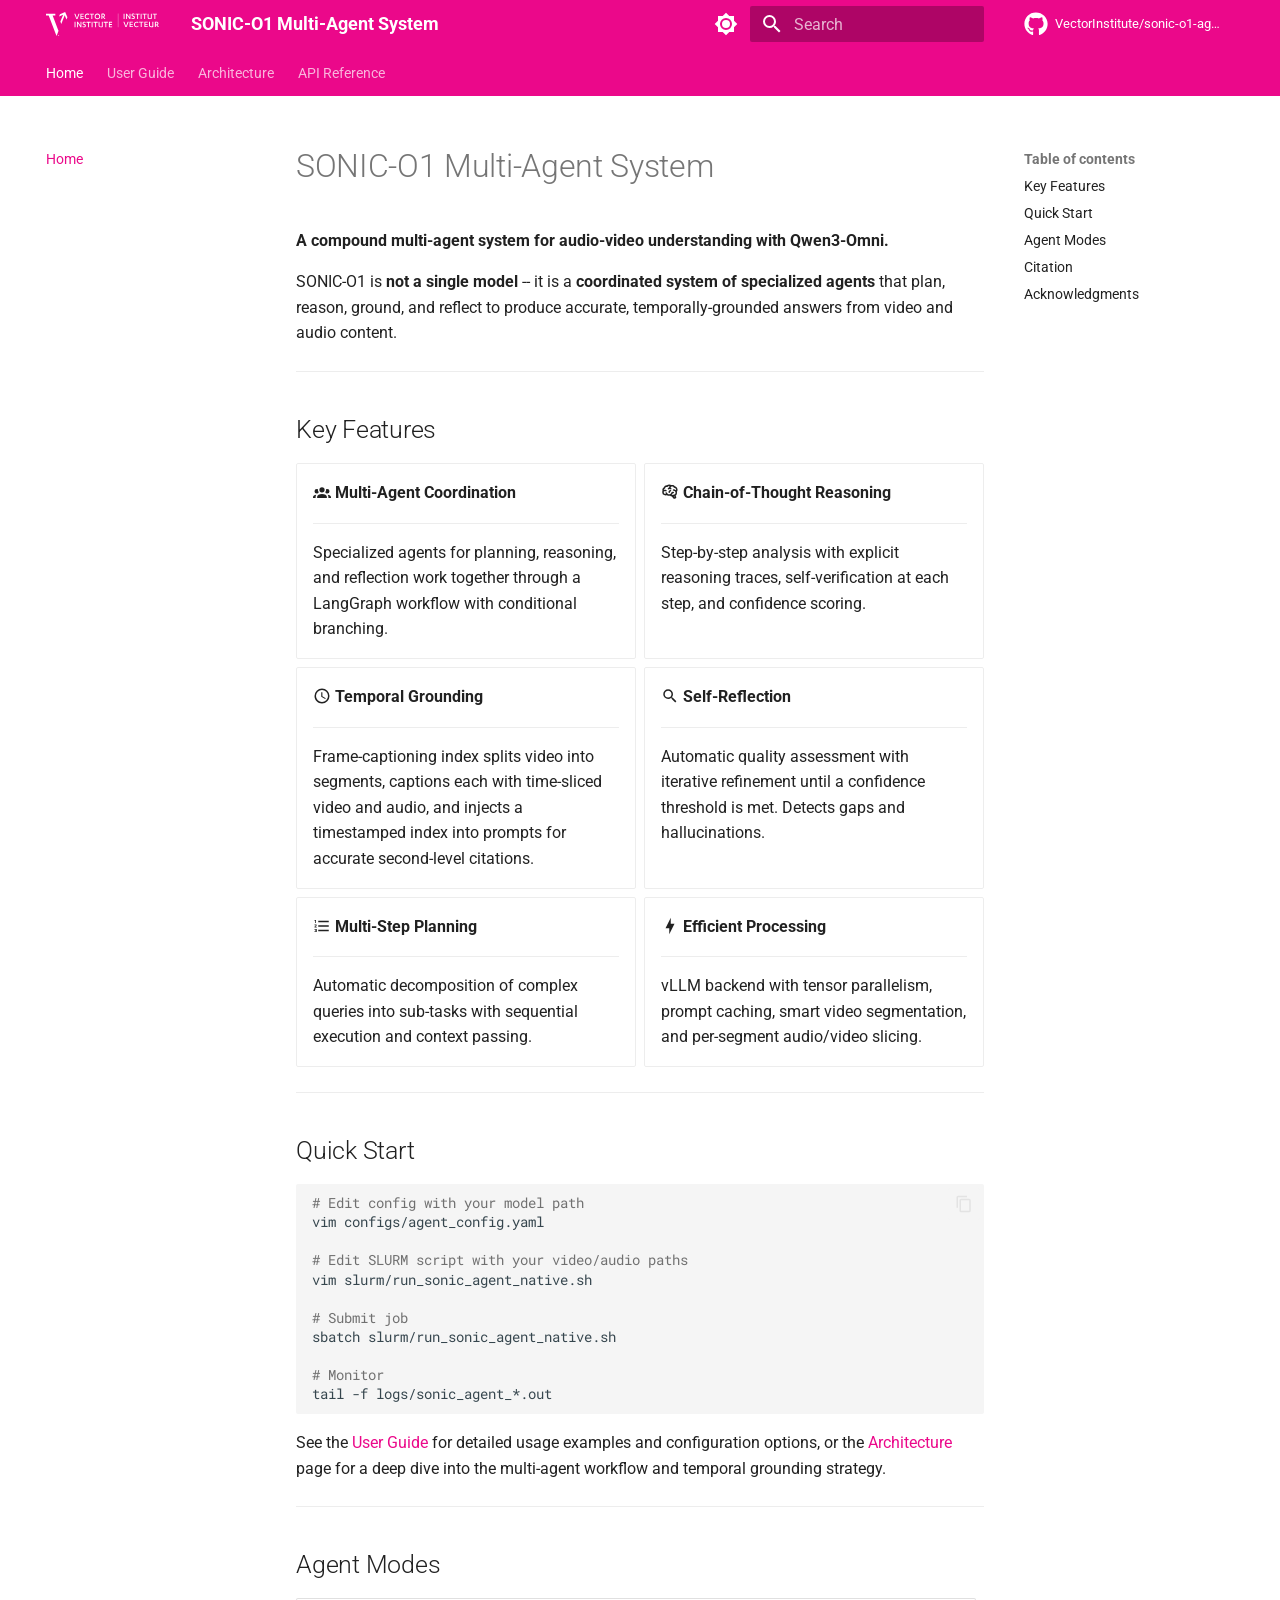
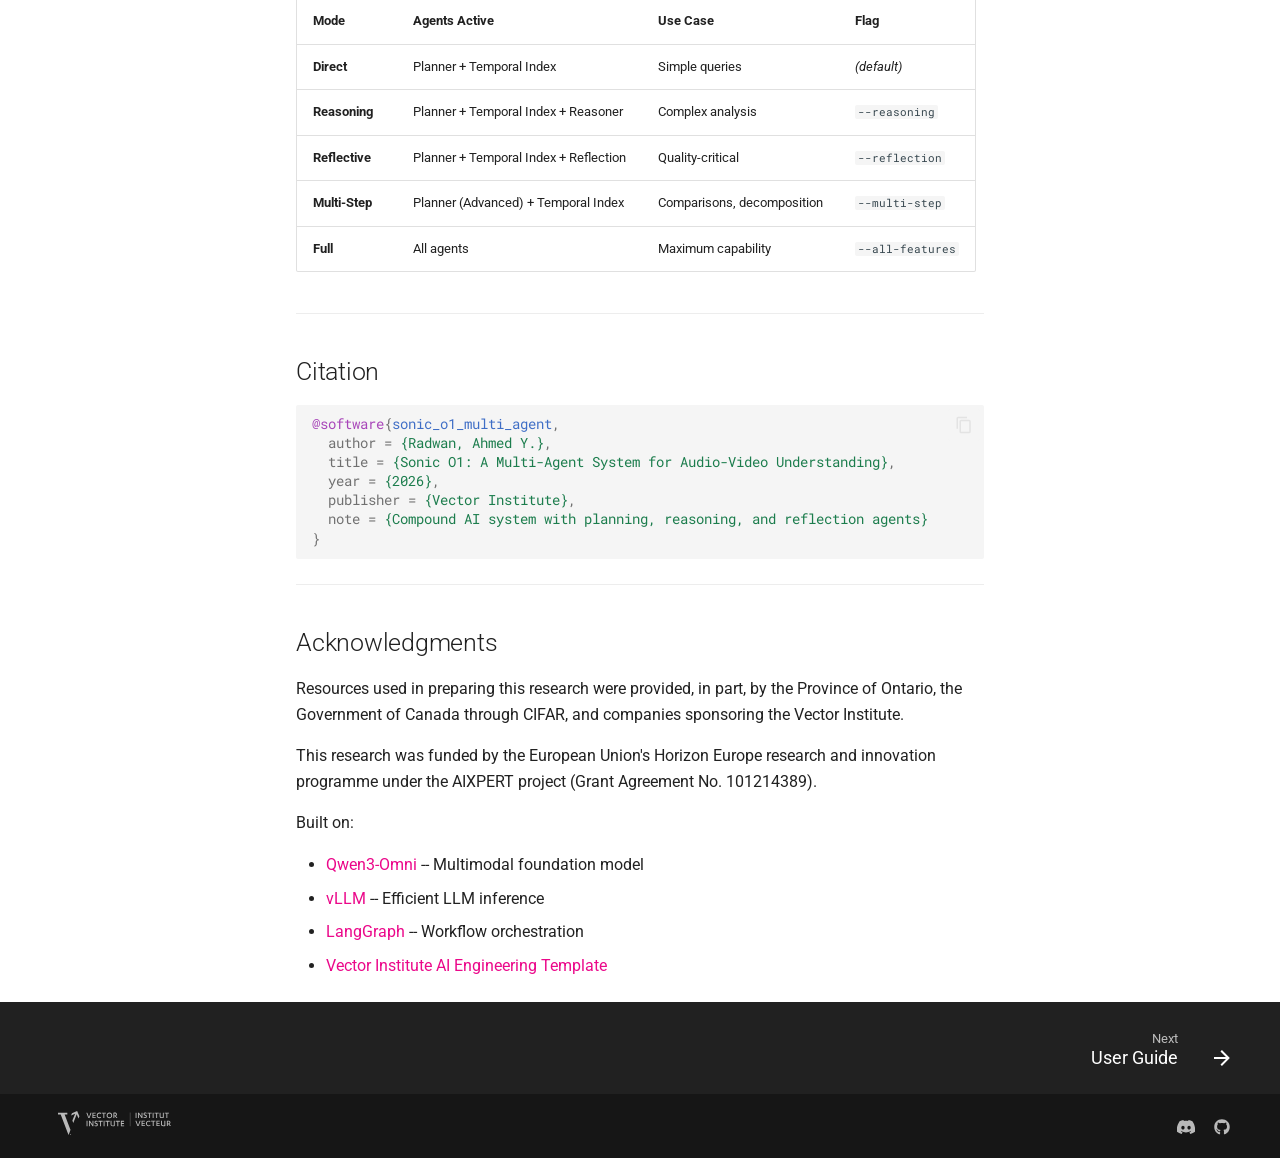
==== commit 37e48c09: "Deploying to gh-pages from @ VectorInstitute/sonic-o1-agent@abe3488caa4207133526cd83256e0799c7c13dd8" ====
--- a/index.html
+++ b/index.html
@@ -21,7 +21,7 @@
     
     
       
-        <title>AI Engineering Template (uv)</title>
+        <title>SONIC-O1 Multi-Agent System</title>
       
     
     
@@ -76,7 +76,7 @@
     <div data-md-component="skip">
       
         
-        <a href="#vector-ai-engineering-template-uv-edition-repository" class="md-skip">
+        <a href="#sonic-o1-multi-agent-system" class="md-skip">
           Skip to content
         </a>
       
@@ -90,7 +90,7 @@
 
 <header class="md-header" data-md-component="header">
   <nav class="md-header__inner md-grid" aria-label="Header">
-    <a href="." title="AI Engineering Template (uv)" class="md-header__button md-logo" aria-label="AI Engineering Template (uv)" data-md-component="logo">
+    <a href="." title="SONIC-O1 Multi-Agent System" class="md-header__button md-logo" aria-label="SONIC-O1 Multi-Agent System" data-md-component="logo">
       
 <img src="assets/vector-logo.svg" alt="logo">
 
@@ -103,7 +103,7 @@
       <div class="md-header__ellipsis">
         <div class="md-header__topic">
           <span class="md-ellipsis">
-            AI Engineering Template (uv)
+            SONIC-O1 Multi-Agent System
           </span>
         </div>
         <div class="md-header__topic" data-md-component="header-topic">
@@ -191,13 +191,13 @@
     
     
       <div class="md-header__source">
-        <a href="https://github.com/VectorInstitute/aieng-template-uv" title="Go to repository" class="md-source" data-md-component="source">
+        <a href="https://github.com/VectorInstitute/sonic-o1-agent" title="Go to repository" class="md-source" data-md-component="source">
   <div class="md-source__icon md-icon">
     
     <svg xmlns="http://www.w3.org/2000/svg" viewBox="0 0 512 512"><!--! Font Awesome Free 7.1.0 by @fontawesome - https://fontawesome.com License - https://fontawesome.com/license/free (Icons: CC BY 4.0, Fonts: SIL OFL 1.1, Code: MIT License) Copyright 2025 Fonticons, Inc.--><path d="M173.9 397.4c0 2-2.3 3.6-5.2 3.6-3.3.3-5.6-1.3-5.6-3.6 0-2 2.3-3.6 5.2-3.6 3-.3 5.6 1.3 5.6 3.6m-31.1-4.5c-.7 2 1.3 4.3 4.3 4.9 2.6 1 5.6 0 6.2-2s-1.3-4.3-4.3-5.2c-2.6-.7-5.5.3-6.2 2.3m44.2-1.7c-2.9.7-4.9 2.6-4.6 4.9.3 2 2.9 3.3 5.9 2.6 2.9-.7 4.9-2.6 4.6-4.6-.3-1.9-3-3.2-5.9-2.9M252.8 8C114.1 8 8 113.3 8 252c0 110.9 69.8 205.8 169.5 239.2 12.8 2.3 17.3-5.6 17.3-12.1 0-6.2-.3-40.4-.3-61.4 0 0-70 15-84.7-29.8 0 0-11.4-29.1-27.8-36.6 0 0-22.9-15.7 1.6-15.4 0 0 24.9 2 38.6 25.8 21.9 38.6 58.6 27.5 72.9 20.9 2.3-16 8.8-27.1 16-33.7-55.9-6.2-112.3-14.3-112.3-110.5 0-27.5 7.6-41.3 23.6-58.9-2.6-6.5-11.1-33.3 2.6-67.9 20.9-6.5 69 27 69 27 20-5.6 41.5-8.5 62.8-8.5s42.8 2.9 62.8 8.5c0 0 48.1-33.6 69-27 13.7 34.7 5.2 61.4 2.6 67.9 16 17.7 25.8 31.5 25.8 58.9 0 96.5-58.9 104.2-114.8 110.5 9.2 7.9 17 22.9 17 46.4 0 33.7-.3 75.4-.3 83.6 0 6.5 4.6 14.4 17.3 12.1C436.2 457.8 504 362.9 504 252 504 113.3 391.5 8 252.8 8M105.2 352.9c-1.3 1-1 3.3.7 5.2 1.6 1.6 3.9 2.3 5.2 1 1.3-1 1-3.3-.7-5.2-1.6-1.6-3.9-2.3-5.2-1m-10.8-8.1c-.7 1.3.3 2.9 2.3 3.9 1.6 1 3.6.7 4.3-.7.7-1.3-.3-2.9-2.3-3.9-2-.6-3.6-.3-4.3.7m32.4 35.6c-1.6 1.3-1 4.3 1.3 6.2 2.3 2.3 5.2 2.6 6.5 1 1.3-1.3.7-4.3-1.3-6.2-2.2-2.3-5.2-2.6-6.5-1m-11.4-14.7c-1.6 1-1.6 3.6 0 5.9s4.3 3.3 5.6 2.3c1.6-1.3 1.6-3.9 0-6.2-1.4-2.3-4-3.3-5.6-2"/></svg>
   </div>
   <div class="md-source__repository">
-    VectorInstitute/aieng-template-uv
+    VectorInstitute/sonic-o1-agent
   </div>
 </a>
       </div>
@@ -250,6 +250,25 @@
     
   
   User Guide
+
+      </a>
+    </li>
+  
+
+      
+        
+  
+  
+  
+  
+    <li class="md-tabs__item">
+      <a href="architecture/" class="md-tabs__link">
+        
+  
+  
+    
+  
+  Architecture
 
       </a>
     </li>
@@ -297,22 +316,22 @@
 
 <nav class="md-nav md-nav--primary md-nav--lifted" aria-label="Navigation" data-md-level="0">
   <label class="md-nav__title" for="__drawer">
-    <a href="." title="AI Engineering Template (uv)" class="md-nav__button md-logo" aria-label="AI Engineering Template (uv)" data-md-component="logo">
+    <a href="." title="SONIC-O1 Multi-Agent System" class="md-nav__button md-logo" aria-label="SONIC-O1 Multi-Agent System" data-md-component="logo">
       
 <img src="assets/vector-logo.svg" alt="logo">
 
     </a>
-    AI Engineering Template (uv)
+    SONIC-O1 Multi-Agent System
   </label>
   
     <div class="md-nav__source">
-      <a href="https://github.com/VectorInstitute/aieng-template-uv" title="Go to repository" class="md-source" data-md-component="source">
+      <a href="https://github.com/VectorInstitute/sonic-o1-agent" title="Go to repository" class="md-source" data-md-component="source">
   <div class="md-source__icon md-icon">
     
     <svg xmlns="http://www.w3.org/2000/svg" viewBox="0 0 512 512"><!--! Font Awesome Free 7.1.0 by @fontawesome - https://fontawesome.com License - https://fontawesome.com/license/free (Icons: CC BY 4.0, Fonts: SIL OFL 1.1, Code: MIT License) Copyright 2025 Fonticons, Inc.--><path d="M173.9 397.4c0 2-2.3 3.6-5.2 3.6-3.3.3-5.6-1.3-5.6-3.6 0-2 2.3-3.6 5.2-3.6 3-.3 5.6 1.3 5.6 3.6m-31.1-4.5c-.7 2 1.3 4.3 4.3 4.9 2.6 1 5.6 0 6.2-2s-1.3-4.3-4.3-5.2c-2.6-.7-5.5.3-6.2 2.3m44.2-1.7c-2.9.7-4.9 2.6-4.6 4.9.3 2 2.9 3.3 5.9 2.6 2.9-.7 4.9-2.6 4.6-4.6-.3-1.9-3-3.2-5.9-2.9M252.8 8C114.1 8 8 113.3 8 252c0 110.9 69.8 205.8 169.5 239.2 12.8 2.3 17.3-5.6 17.3-12.1 0-6.2-.3-40.4-.3-61.4 0 0-70 15-84.7-29.8 0 0-11.4-29.1-27.8-36.6 0 0-22.9-15.7 1.6-15.4 0 0 24.9 2 38.6 25.8 21.9 38.6 58.6 27.5 72.9 20.9 2.3-16 8.8-27.1 16-33.7-55.9-6.2-112.3-14.3-112.3-110.5 0-27.5 7.6-41.3 23.6-58.9-2.6-6.5-11.1-33.3 2.6-67.9 20.9-6.5 69 27 69 27 20-5.6 41.5-8.5 62.8-8.5s42.8 2.9 62.8 8.5c0 0 48.1-33.6 69-27 13.7 34.7 5.2 61.4 2.6 67.9 16 17.7 25.8 31.5 25.8 58.9 0 96.5-58.9 104.2-114.8 110.5 9.2 7.9 17 22.9 17 46.4 0 33.7-.3 75.4-.3 83.6 0 6.5 4.6 14.4 17.3 12.1C436.2 457.8 504 362.9 504 252 504 113.3 391.5 8 252.8 8M105.2 352.9c-1.3 1-1 3.3.7 5.2 1.6 1.6 3.9 2.3 5.2 1 1.3-1 1-3.3-.7-5.2-1.6-1.6-3.9-2.3-5.2-1m-10.8-8.1c-.7 1.3.3 2.9 2.3 3.9 1.6 1 3.6.7 4.3-.7.7-1.3-.3-2.9-2.3-3.9-2-.6-3.6-.3-4.3.7m32.4 35.6c-1.6 1.3-1 4.3 1.3 6.2 2.3 2.3 5.2 2.6 6.5 1 1.3-1.3.7-4.3-1.3-6.2-2.2-2.3-5.2-2.6-6.5-1m-11.4-14.7c-1.6 1-1.6 3.6 0 5.9s4.3 3.3 5.6 2.3c1.6-1.3 1.6-3.9 0-6.2-1.4-2.3-4-3.3-5.6-2"/></svg>
   </div>
   <div class="md-source__repository">
-    VectorInstitute/aieng-template-uv
+    VectorInstitute/sonic-o1-agent
   </div>
 </a>
     </div>
@@ -335,6 +354,24 @@
         
       
       
+        <label class="md-nav__link md-nav__link--active" for="__toc">
+          
+  
+  
+  <span class="md-ellipsis">
+    
+  
+    Home
+  
+
+    
+  </span>
+  
+  
+
+          <span class="md-nav__icon md-icon"></span>
+        </label>
+      
       <a href="." class="md-nav__link md-nav__link--active">
         
   
@@ -351,6 +388,80 @@
   
 
       </a>
+      
+        
+
+<nav class="md-nav md-nav--secondary" aria-label="Table of contents">
+  
+  
+  
+    
+  
+  
+    <label class="md-nav__title" for="__toc">
+      <span class="md-nav__icon md-icon"></span>
+      Table of contents
+    </label>
+    <ul class="md-nav__list" data-md-component="toc" data-md-scrollfix>
+      
+        <li class="md-nav__item">
+  <a href="#key-features" class="md-nav__link">
+    <span class="md-ellipsis">
+      
+        Key Features
+      
+    </span>
+  </a>
+  
+</li>
+      
+        <li class="md-nav__item">
+  <a href="#quick-start" class="md-nav__link">
+    <span class="md-ellipsis">
+      
+        Quick Start
+      
+    </span>
+  </a>
+  
+</li>
+      
+        <li class="md-nav__item">
+  <a href="#agent-modes" class="md-nav__link">
+    <span class="md-ellipsis">
+      
+        Agent Modes
+      
+    </span>
+  </a>
+  
+</li>
+      
+        <li class="md-nav__item">
+  <a href="#citation" class="md-nav__link">
+    <span class="md-ellipsis">
+      
+        Citation
+      
+    </span>
+  </a>
+  
+</li>
+      
+        <li class="md-nav__item">
+  <a href="#acknowledgments" class="md-nav__link">
+    <span class="md-ellipsis">
+      
+        Acknowledgments
+      
+    </span>
+  </a>
+  
+</li>
+      
+    </ul>
+  
+</nav>
       
     </li>
   
@@ -371,6 +482,33 @@
     
   
     User Guide
+  
+
+    
+  </span>
+  
+  
+
+      </a>
+    </li>
+  
+
+    
+      
+      
+  
+  
+  
+  
+    <li class="md-nav__item">
+      <a href="architecture/" class="md-nav__link">
+        
+  
+  
+  <span class="md-ellipsis">
+    
+  
+    Architecture
   
 
     
@@ -430,6 +568,69 @@
     
   
   
+    <label class="md-nav__title" for="__toc">
+      <span class="md-nav__icon md-icon"></span>
+      Table of contents
+    </label>
+    <ul class="md-nav__list" data-md-component="toc" data-md-scrollfix>
+      
+        <li class="md-nav__item">
+  <a href="#key-features" class="md-nav__link">
+    <span class="md-ellipsis">
+      
+        Key Features
+      
+    </span>
+  </a>
+  
+</li>
+      
+        <li class="md-nav__item">
+  <a href="#quick-start" class="md-nav__link">
+    <span class="md-ellipsis">
+      
+        Quick Start
+      
+    </span>
+  </a>
+  
+</li>
+      
+        <li class="md-nav__item">
+  <a href="#agent-modes" class="md-nav__link">
+    <span class="md-ellipsis">
+      
+        Agent Modes
+      
+    </span>
+  </a>
+  
+</li>
+      
+        <li class="md-nav__item">
+  <a href="#citation" class="md-nav__link">
+    <span class="md-ellipsis">
+      
+        Citation
+      
+    </span>
+  </a>
+  
+</li>
+      
+        <li class="md-nav__item">
+  <a href="#acknowledgments" class="md-nav__link">
+    <span class="md-ellipsis">
+      
+        Acknowledgments
+      
+    </span>
+  </a>
+  
+</li>
+      
+    </ul>
+  
 </nav>
                   </div>
                 </div>
@@ -448,69 +649,139 @@
   
 
 
-<h1 id="vector-ai-engineering-template-uv-edition-repository">Vector AI Engineering template (uv edition) repository<a class="headerlink" href="#vector-ai-engineering-template-uv-edition-repository" title="Permanent link">&para;</a></h1>
-<p>This template repository can be used to bootstrap AI Engineering project repositories
-on Github! The template is meant for python codebases since Python is the most commonly
-used language by our team.</p>
-<p>The template includes:</p>
+<h1 id="sonic-o1-multi-agent-system">SONIC-O1 Multi-Agent System<a class="headerlink" href="#sonic-o1-multi-agent-system" title="Permanent link">&para;</a></h1>
+<p><strong>A compound multi-agent system for audio-video understanding with Qwen3-Omni.</strong></p>
+<p>SONIC-O1 is <strong>not a single model</strong> -- it is a <strong>coordinated system of specialized agents</strong>
+that plan, reason, ground, and reflect to produce accurate, temporally-grounded answers
+from video and audio content.</p>
+<hr />
+<h2 id="key-features">Key Features<a class="headerlink" href="#key-features" title="Permanent link">&para;</a></h2>
+<div class="grid cards">
 <ul>
 <li>
-<p><a href="https://pip.pypa.io/en/stable/reference/build-system/pyproject-toml/">pyproject.toml</a>
-file to specify repository information and manage dependencies using
-<a href="https://docs.astral.sh/uv/">uv</a>.</p>
+<p><span class="twemoji"><svg xmlns="http://www.w3.org/2000/svg" viewBox="0 0 24 24"><path d="M12 5.5A3.5 3.5 0 0 1 15.5 9a3.5 3.5 0 0 1-3.5 3.5A3.5 3.5 0 0 1 8.5 9 3.5 3.5 0 0 1 12 5.5M5 8c.56 0 1.08.15 1.53.42-.15 1.43.27 2.85 1.13 3.96C7.16 13.34 6.16 14 5 14a3 3 0 0 1-3-3 3 3 0 0 1 3-3m14 0a3 3 0 0 1 3 3 3 3 0 0 1-3 3c-1.16 0-2.16-.66-2.66-1.62a5.54 5.54 0 0 0 1.13-3.96c.45-.27.97-.42 1.53-.42M5.5 18.25c0-2.07 2.91-3.75 6.5-3.75s6.5 1.68 6.5 3.75V20h-13zM0 20v-1.5c0-1.39 1.89-2.56 4.45-2.9-.59.68-.95 1.62-.95 2.65V20zm24 0h-3.5v-1.75c0-1.03-.36-1.97-.95-2.65 2.56.34 4.45 1.51 4.45 2.9z"/></svg></span> <strong>Multi-Agent Coordination</strong></p>
+<hr />
+<p>Specialized agents for planning, reasoning, and reflection work together
+through a LangGraph workflow with conditional branching.</p>
 </li>
 <li>
-<p><a href="https://docs.github.com/en/repositories/managing-your-repositorys-settings-and-features/customizing-your-repository/about-readmes">README.md</a> which should have basic information on why the project is
-useful, installation instructions and other information on how users can get started.</p>
+<p><span class="twemoji"><svg xmlns="http://www.w3.org/2000/svg" viewBox="0 0 24 24"><path d="M21.33 12.91c.09 1.55-.62 3.04-1.89 3.95l.77 1.49c.23.45.26.98.06 1.45-.19.47-.58.84-1.06 1l-.79.25a1.687 1.687 0 0 1-1.86-.55L14.44 18c-.89-.15-1.73-.53-2.44-1.1-.5.15-1 .23-1.5.23-.88 0-1.76-.27-2.5-.79-.53.16-1.07.23-1.62.22-.79.01-1.57-.15-2.3-.45a4.1 4.1 0 0 1-2.43-3.61c-.08-.72.04-1.45.35-2.11-.29-.75-.32-1.57-.07-2.33C2.3 7.11 3 6.32 3.87 5.82c.58-1.69 2.21-2.82 4-2.7 1.6-1.5 4.05-1.66 5.83-.37.42-.11.86-.17 1.3-.17 1.36-.03 2.65.57 3.5 1.64 2.04.53 3.5 2.35 3.58 4.47.05 1.11-.25 2.2-.86 3.13.07.36.11.72.11 1.09m-5-1.41c.57.07 1.02.5 1.02 1.07a1 1 0 0 1-1 1h-.63c-.32.9-.88 1.69-1.62 2.29.25.09.51.14.77.21 5.13-.07 4.53-3.2 4.53-3.25a2.59 2.59 0 0 0-2.69-2.49 1 1 0 0 1-1-1 1 1 0 0 1 1-1c1.23.03 2.41.49 3.33 1.3.05-.29.08-.59.08-.89-.06-1.24-.62-2.32-2.87-2.53-1.25-2.96-4.4-1.32-4.4-.4-.03.23.21.72.25.75a1 1 0 0 1 1 1c0 .55-.45 1-1 1-.53-.02-1.03-.22-1.43-.56-.48.31-1.03.5-1.6.56-.57.05-1.04-.35-1.07-.9a.97.97 0 0 1 .88-1.1c.16-.02.94-.14.94-.77 0-.66.25-1.29.68-1.79-.92-.25-1.91.08-2.91 1.29C6.75 5 6 5.25 5.45 7.2 4.5 7.67 4 8 3.78 9c1.08-.22 2.19-.13 3.22.25.5.19.78.75.59 1.29-.19.52-.77.78-1.29.59-.73-.32-1.55-.34-2.3-.06-.32.27-.32.83-.32 1.27 0 .74.37 1.43 1 1.83.53.27 1.12.41 1.71.4q-.225-.39-.39-.81a1.038 1.038 0 0 1 1.96-.68c.4 1.14 1.42 1.92 2.62 2.05 1.37-.07 2.59-.88 3.19-2.13.23-1.38 1.34-1.5 2.56-1.5m2 7.47-.62-1.3-.71.16 1 1.25zm-4.65-8.61a1 1 0 0 0-.91-1.03c-.71-.04-1.4.2-1.93.67-.57.58-.87 1.38-.84 2.19a1 1 0 0 0 1 1c.57 0 1-.45 1-1 0-.27.07-.54.23-.76.12-.1.27-.15.43-.15.55.03 1.02-.38 1.02-.92"/></svg></span> <strong>Chain-of-Thought Reasoning</strong></p>
+<hr />
+<p>Step-by-step analysis with explicit reasoning traces, self-verification
+at each step, and confidence scoring.</p>
 </li>
 <li>
-<p><a href="https://pre-commit.com/">.pre-commit-config.yaml</a> for running pre-commit hooks that
-check for code-style, apply formatting, check for type hints and run tests.</p>
+<p><span class="twemoji"><svg xmlns="http://www.w3.org/2000/svg" viewBox="0 0 24 24"><path d="M12 20a8 8 0 0 0 8-8 8 8 0 0 0-8-8 8 8 0 0 0-8 8 8 8 0 0 0 8 8m0-18a10 10 0 0 1 10 10 10 10 0 0 1-10 10C6.47 22 2 17.5 2 12A10 10 0 0 1 12 2m.5 5v5.25l4.5 2.67-.75 1.23L11 13V7z"/></svg></span> <strong>Temporal Grounding</strong></p>
+<hr />
+<p>Frame-captioning index splits video into segments, captions each with
+time-sliced video and audio, and injects a timestamped index into
+prompts for accurate second-level citations.</p>
 </li>
 <li>
-<p><a href="https://docs.github.com/en/communities/using-templates-to-encourage-useful-issues-and-pull-requests/creating-a-pull-request-template-for-your-repository">.github/pull_request_template.md</a> for PRs.</p>
+<p><span class="twemoji"><svg xmlns="http://www.w3.org/2000/svg" viewBox="0 0 24 24"><path d="M9.5 3A6.5 6.5 0 0 1 16 9.5c0 1.61-.59 3.09-1.56 4.23l.27.27h.79l5 5-1.5 1.5-5-5v-.79l-.27-.27A6.52 6.52 0 0 1 9.5 16 6.5 6.5 0 0 1 3 9.5 6.5 6.5 0 0 1 9.5 3m0 2C7 5 5 7 5 9.5S7 14 9.5 14 14 12 14 9.5 12 5 9.5 5"/></svg></span> <strong>Self-Reflection</strong></p>
+<hr />
+<p>Automatic quality assessment with iterative refinement until a
+confidence threshold is met. Detects gaps and hallucinations.</p>
 </li>
 <li>
-<p><a href="https://docs.github.com/en/communities/using-templates-to-encourage-useful-issues-and-pull-requests/configuring-issue-templates-for-your-repository">.github/ISSUE_TEMPLATE</a> for bug reports and issues that can be raised on the repository.</p>
+<p><span class="twemoji"><svg xmlns="http://www.w3.org/2000/svg" viewBox="0 0 24 24"><path d="M7 13v-2h14v2zm0 6v-2h14v2zM7 7V5h14v2zM3 8V5H2V4h2v4zm-1 9v-1h3v4H2v-1h2v-.5H3v-1h1V17zm2.25-7a.75.75 0 0 1 .75.75c0 .2-.08.39-.21.52L3.12 13H5v1H2v-.92L4 11H2v-1z"/></svg></span> <strong>Multi-Step Planning</strong></p>
+<hr />
+<p>Automatic decomposition of complex queries into sub-tasks with
+sequential execution and context passing.</p>
 </li>
 <li>
-<p><a href="https://docs.github.com/en/actions/using-workflows">.github/workflows</a> for running CI
-workflows using Github actions. The template includes CI workflows for code checks,
-documentation building and releasing python packages to PyPI.</p>
-</li>
-<li>
-<p><a href="https://docs.github.com/en/repositories/managing-your-repositorys-settings-and-features/customizing-your-repository/licensing-a-repository">LICENSE.md</a> for adding a license to the project repository.
-By default, this is the <a href="http://www.apache.org/licenses/">Apache-2.0 license</a>. Please
-change according to your project!</p>
-</li>
-<li>
-<p><a href="https://squidfunk.github.io/mkdocs-material/">docs</a> for adding project documentation. Typically
-projects should have API reference documentation, user guides and tutorials.</p>
-</li>
-<li>
-<p><a href="https://docs.github.com/en/communities/setting-up-your-project-for-healthy-contributions/setting-guidelines-for-repository-contributors">CONTRIBUTING.md</a> with basic guidelines on how others can
-contribute to the repository.</p>
-</li>
-<li>
-<p><a href="https://docs.github.com/en/communities/setting-up-your-project-for-healthy-contributions/adding-a-code-of-conduct-to-your-project">CODE_OF_CONDUCT.md</a> with standards on how the community engages in
-a healthy and constructive manner.</p>
-</li>
-<li>
-<p><a href="https://docs.github.com/en/get-started/getting-started-with-git/ignoring-files">.gitignore</a>
-with some standard file extensions to be ignored by git. Please add/modify as necessary.</p>
-</li>
-<li>
-<p><a href="https://docs.codecov.com/docs/codecov-yaml">codecov.yml</a> for using codecov.io to
-generate code coverage information for your repository. You would need to add codecov.io
-app as an <a href="https://docs.codecov.com/docs/how-to-create-a-github-app-for-codecov-enterprise">integration to your repository</a>.</p>
+<p><span class="twemoji"><svg xmlns="http://www.w3.org/2000/svg" viewBox="0 0 24 24"><path d="M11 15H6l7-14v8h5l-7 14z"/></svg></span> <strong>Efficient Processing</strong></p>
+<hr />
+<p>vLLM backend with tensor parallelism, prompt caching, smart video
+segmentation, and per-segment audio/video slicing.</p>
 </li>
 </ul>
-<p>If you are starting a new project, you can navigate to the <a href="https://docs.github.com/en/repositories/creating-and-managing-repositories/creating-a-repository-from-a-template">Use this template</a> button
-on the top right corner of the <a href="https://github.com/VectorInstitute/aieng-template">template repository home page</a>
-which will allow you to bootstrap your project repo using this template.</p>
-<p>Please check out the user guide page for more detailed information on using the
-template features. For existing projects, the <a href="user_guide/">user guide</a>
-can be followed to migrate to following the template more closely.</p>
+</div>
+<hr />
+<h2 id="quick-start">Quick Start<a class="headerlink" href="#quick-start" title="Permanent link">&para;</a></h2>
+<div class="language-bash highlight"><pre><span></span><code><span id="__span-0-1"><a id="__codelineno-0-1" name="__codelineno-0-1" href="#__codelineno-0-1"></a><span class="c1"># Edit config with your model path</span>
+</span><span id="__span-0-2"><a id="__codelineno-0-2" name="__codelineno-0-2" href="#__codelineno-0-2"></a>vim<span class="w"> </span>configs/agent_config.yaml
+</span><span id="__span-0-3"><a id="__codelineno-0-3" name="__codelineno-0-3" href="#__codelineno-0-3"></a>
+</span><span id="__span-0-4"><a id="__codelineno-0-4" name="__codelineno-0-4" href="#__codelineno-0-4"></a><span class="c1"># Edit SLURM script with your video/audio paths</span>
+</span><span id="__span-0-5"><a id="__codelineno-0-5" name="__codelineno-0-5" href="#__codelineno-0-5"></a>vim<span class="w"> </span>slurm/run_sonic_agent_native.sh
+</span><span id="__span-0-6"><a id="__codelineno-0-6" name="__codelineno-0-6" href="#__codelineno-0-6"></a>
+</span><span id="__span-0-7"><a id="__codelineno-0-7" name="__codelineno-0-7" href="#__codelineno-0-7"></a><span class="c1"># Submit job</span>
+</span><span id="__span-0-8"><a id="__codelineno-0-8" name="__codelineno-0-8" href="#__codelineno-0-8"></a>sbatch<span class="w"> </span>slurm/run_sonic_agent_native.sh
+</span><span id="__span-0-9"><a id="__codelineno-0-9" name="__codelineno-0-9" href="#__codelineno-0-9"></a>
+</span><span id="__span-0-10"><a id="__codelineno-0-10" name="__codelineno-0-10" href="#__codelineno-0-10"></a><span class="c1"># Monitor</span>
+</span><span id="__span-0-11"><a id="__codelineno-0-11" name="__codelineno-0-11" href="#__codelineno-0-11"></a>tail<span class="w"> </span>-f<span class="w"> </span>logs/sonic_agent_*.out
+</span></code></pre></div>
+<p>See the <a href="user_guide/">User Guide</a> for detailed usage examples and
+configuration options, or the <a href="architecture/">Architecture</a> page for
+a deep dive into the multi-agent workflow and temporal grounding strategy.</p>
+<hr />
+<h2 id="agent-modes">Agent Modes<a class="headerlink" href="#agent-modes" title="Permanent link">&para;</a></h2>
+<table>
+<thead>
+<tr>
+<th>Mode</th>
+<th>Agents Active</th>
+<th>Use Case</th>
+<th>Flag</th>
+</tr>
+</thead>
+<tbody>
+<tr>
+<td><strong>Direct</strong></td>
+<td>Planner + Temporal Index</td>
+<td>Simple queries</td>
+<td><em>(default)</em></td>
+</tr>
+<tr>
+<td><strong>Reasoning</strong></td>
+<td>Planner + Temporal Index + Reasoner</td>
+<td>Complex analysis</td>
+<td><code>--reasoning</code></td>
+</tr>
+<tr>
+<td><strong>Reflective</strong></td>
+<td>Planner + Temporal Index + Reflection</td>
+<td>Quality-critical</td>
+<td><code>--reflection</code></td>
+</tr>
+<tr>
+<td><strong>Multi-Step</strong></td>
+<td>Planner (Advanced) + Temporal Index</td>
+<td>Comparisons, decomposition</td>
+<td><code>--multi-step</code></td>
+</tr>
+<tr>
+<td><strong>Full</strong></td>
+<td>All agents</td>
+<td>Maximum capability</td>
+<td><code>--all-features</code></td>
+</tr>
+</tbody>
+</table>
+<hr />
+<h2 id="citation">Citation<a class="headerlink" href="#citation" title="Permanent link">&para;</a></h2>
+<div class="language-bibtex highlight"><pre><span></span><code><span id="__span-1-1"><a id="__codelineno-1-1" name="__codelineno-1-1" href="#__codelineno-1-1"></a><span class="nc">@software</span><span class="p">{</span><span class="nl">sonic_o1_multi_agent</span><span class="p">,</span>
+</span><span id="__span-1-2"><a id="__codelineno-1-2" name="__codelineno-1-2" href="#__codelineno-1-2"></a><span class="w">  </span><span class="na">author</span><span class="w"> </span><span class="p">=</span><span class="w"> </span><span class="s">{Radwan, Ahmed Y.}</span><span class="p">,</span>
+</span><span id="__span-1-3"><a id="__codelineno-1-3" name="__codelineno-1-3" href="#__codelineno-1-3"></a><span class="w">  </span><span class="na">title</span><span class="w"> </span><span class="p">=</span><span class="w"> </span><span class="s">{Sonic O1: A Multi-Agent System for Audio-Video Understanding}</span><span class="p">,</span>
+</span><span id="__span-1-4"><a id="__codelineno-1-4" name="__codelineno-1-4" href="#__codelineno-1-4"></a><span class="w">  </span><span class="na">year</span><span class="w"> </span><span class="p">=</span><span class="w"> </span><span class="s">{2026}</span><span class="p">,</span>
+</span><span id="__span-1-5"><a id="__codelineno-1-5" name="__codelineno-1-5" href="#__codelineno-1-5"></a><span class="w">  </span><span class="na">publisher</span><span class="w"> </span><span class="p">=</span><span class="w"> </span><span class="s">{Vector Institute}</span><span class="p">,</span>
+</span><span id="__span-1-6"><a id="__codelineno-1-6" name="__codelineno-1-6" href="#__codelineno-1-6"></a><span class="w">  </span><span class="na">note</span><span class="w"> </span><span class="p">=</span><span class="w"> </span><span class="s">{Compound AI system with planning, reasoning, and reflection agents}</span>
+</span><span id="__span-1-7"><a id="__codelineno-1-7" name="__codelineno-1-7" href="#__codelineno-1-7"></a><span class="p">}</span>
+</span></code></pre></div>
+<hr />
+<h2 id="acknowledgments">Acknowledgments<a class="headerlink" href="#acknowledgments" title="Permanent link">&para;</a></h2>
+<p>Resources used in preparing this research were provided, in part, by the Province
+of Ontario, the Government of Canada through CIFAR, and companies sponsoring the
+Vector Institute.</p>
+<p>This research was funded by the European Union's Horizon Europe research and
+innovation programme under the AIXPERT project (Grant Agreement No. 101214389).</p>
+<p>Built on:</p>
+<ul>
+<li><a href="https://github.com/QwenLM/Qwen3-Omni">Qwen3-Omni</a> -- Multimodal foundation model</li>
+<li><a href="https://github.com/vllm-project/vllm">vLLM</a> -- Efficient LLM inference</li>
+<li><a href="https://github.com/langchain-ai/langgraph">LangGraph</a> -- Workflow orchestration</li>
+<li><a href="https://github.com/VectorInstitute/aieng-template-uv">Vector Institute AI Engineering Template</a></li>
+</ul>
 
 
 
@@ -598,7 +869,7 @@
       
       
     
-    <a href="https://github.com/VectorInstitute/aieng-template-uv" target="_blank" rel="noopener" title="github.com" class="md-social__link">
+    <a href="https://github.com/VectorInstitute/sonic-o1-agent" target="_blank" rel="noopener" title="github.com" class="md-social__link">
       <svg xmlns="http://www.w3.org/2000/svg" viewBox="0 0 512 512"><!--! Font Awesome Free 7.1.0 by @fontawesome - https://fontawesome.com License - https://fontawesome.com/license/free (Icons: CC BY 4.0, Fonts: SIL OFL 1.1, Code: MIT License) Copyright 2025 Fonticons, Inc.--><path d="M173.9 397.4c0 2-2.3 3.6-5.2 3.6-3.3.3-5.6-1.3-5.6-3.6 0-2 2.3-3.6 5.2-3.6 3-.3 5.6 1.3 5.6 3.6m-31.1-4.5c-.7 2 1.3 4.3 4.3 4.9 2.6 1 5.6 0 6.2-2s-1.3-4.3-4.3-5.2c-2.6-.7-5.5.3-6.2 2.3m44.2-1.7c-2.9.7-4.9 2.6-4.6 4.9.3 2 2.9 3.3 5.9 2.6 2.9-.7 4.9-2.6 4.6-4.6-.3-1.9-3-3.2-5.9-2.9M252.8 8C114.1 8 8 113.3 8 252c0 110.9 69.8 205.8 169.5 239.2 12.8 2.3 17.3-5.6 17.3-12.1 0-6.2-.3-40.4-.3-61.4 0 0-70 15-84.7-29.8 0 0-11.4-29.1-27.8-36.6 0 0-22.9-15.7 1.6-15.4 0 0 24.9 2 38.6 25.8 21.9 38.6 58.6 27.5 72.9 20.9 2.3-16 8.8-27.1 16-33.7-55.9-6.2-112.3-14.3-112.3-110.5 0-27.5 7.6-41.3 23.6-58.9-2.6-6.5-11.1-33.3 2.6-67.9 20.9-6.5 69 27 69 27 20-5.6 41.5-8.5 62.8-8.5s42.8 2.9 62.8 8.5c0 0 48.1-33.6 69-27 13.7 34.7 5.2 61.4 2.6 67.9 16 17.7 25.8 31.5 25.8 58.9 0 96.5-58.9 104.2-114.8 110.5 9.2 7.9 17 22.9 17 46.4 0 33.7-.3 75.4-.3 83.6 0 6.5 4.6 14.4 17.3 12.1C436.2 457.8 504 362.9 504 252 504 113.3 391.5 8 252.8 8M105.2 352.9c-1.3 1-1 3.3.7 5.2 1.6 1.6 3.9 2.3 5.2 1 1.3-1 1-3.3-.7-5.2-1.6-1.6-3.9-2.3-5.2-1m-10.8-8.1c-.7 1.3.3 2.9 2.3 3.9 1.6 1 3.6.7 4.3-.7.7-1.3-.3-2.9-2.3-3.9-2-.6-3.6-.3-4.3.7m32.4 35.6c-1.6 1.3-1 4.3 1.3 6.2 2.3 2.3 5.2 2.6 6.5 1 1.3-1.3.7-4.3-1.3-6.2-2.2-2.3-5.2-2.6-6.5-1m-11.4-14.7c-1.6 1-1.6 3.6 0 5.9s4.3 3.3 5.6 2.3c1.6-1.3 1.6-3.9 0-6.2-1.4-2.3-4-3.3-5.6-2"/></svg>
     </a>
   
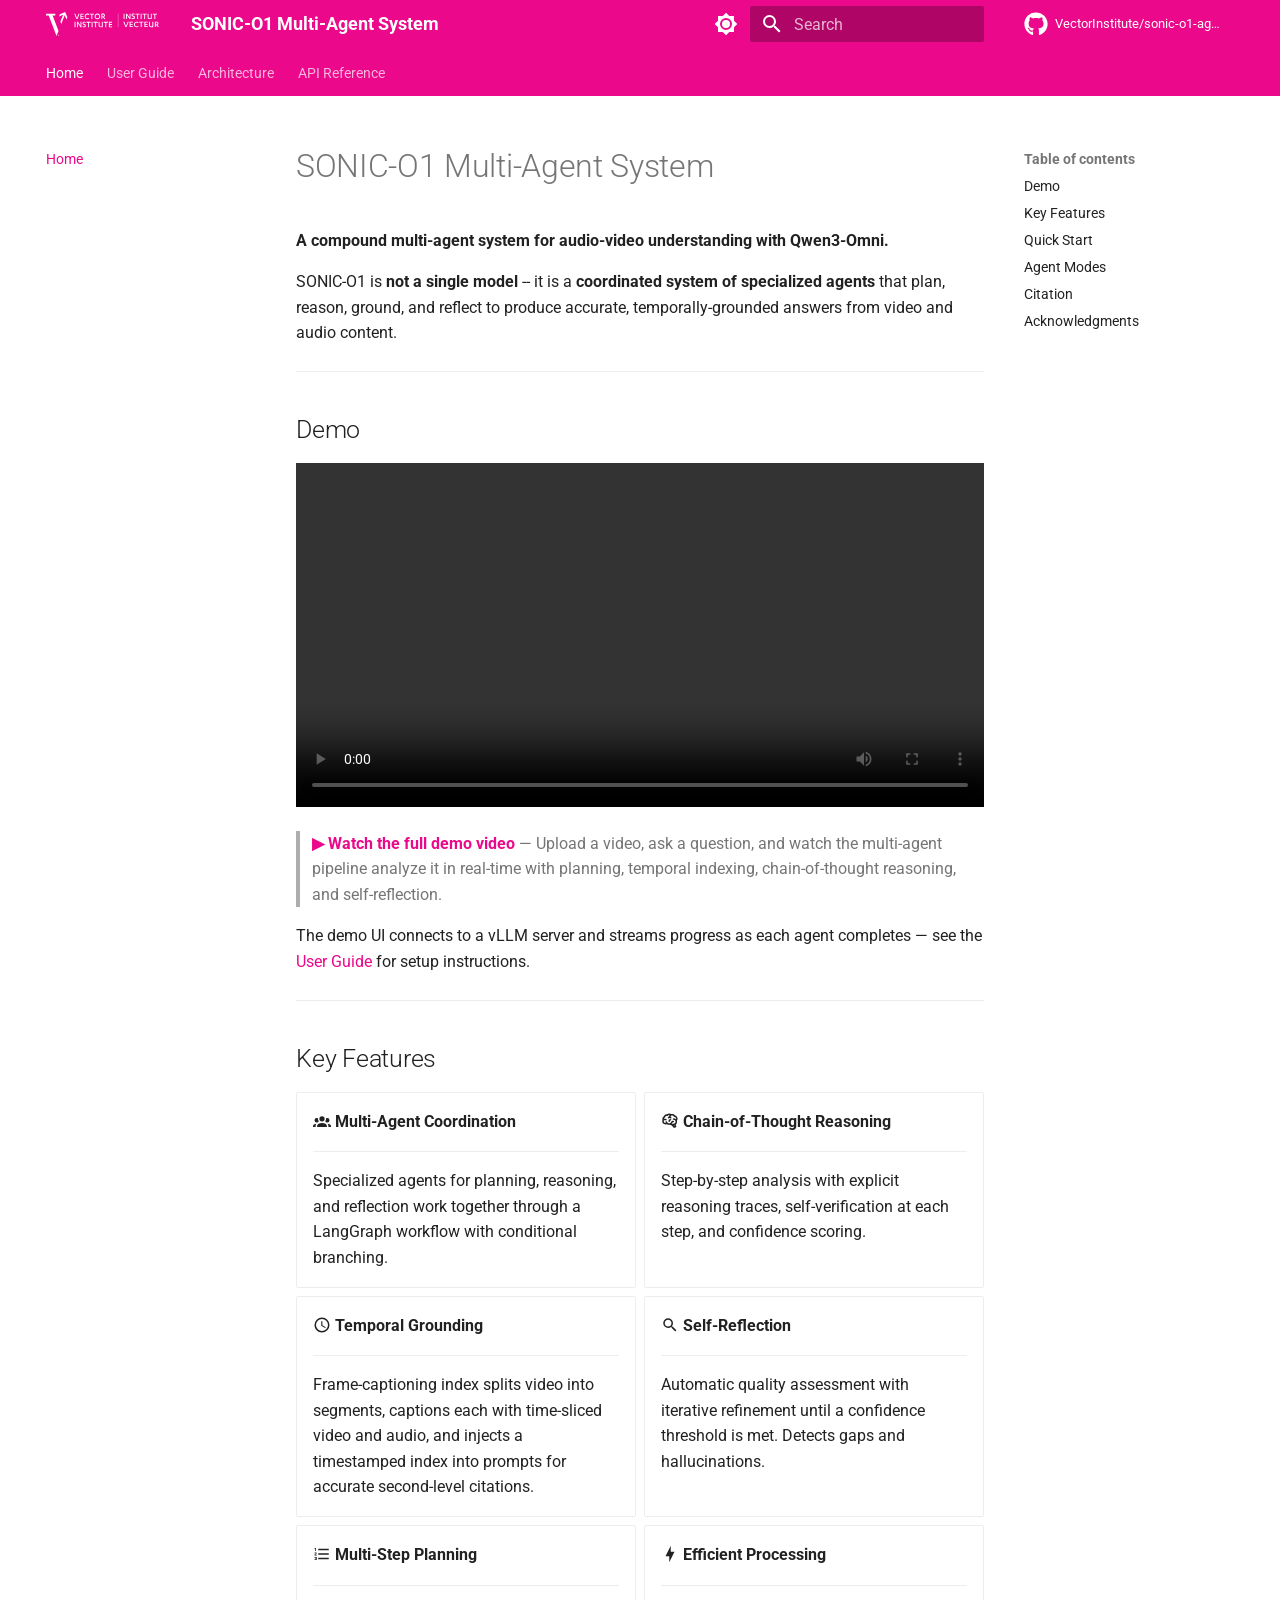
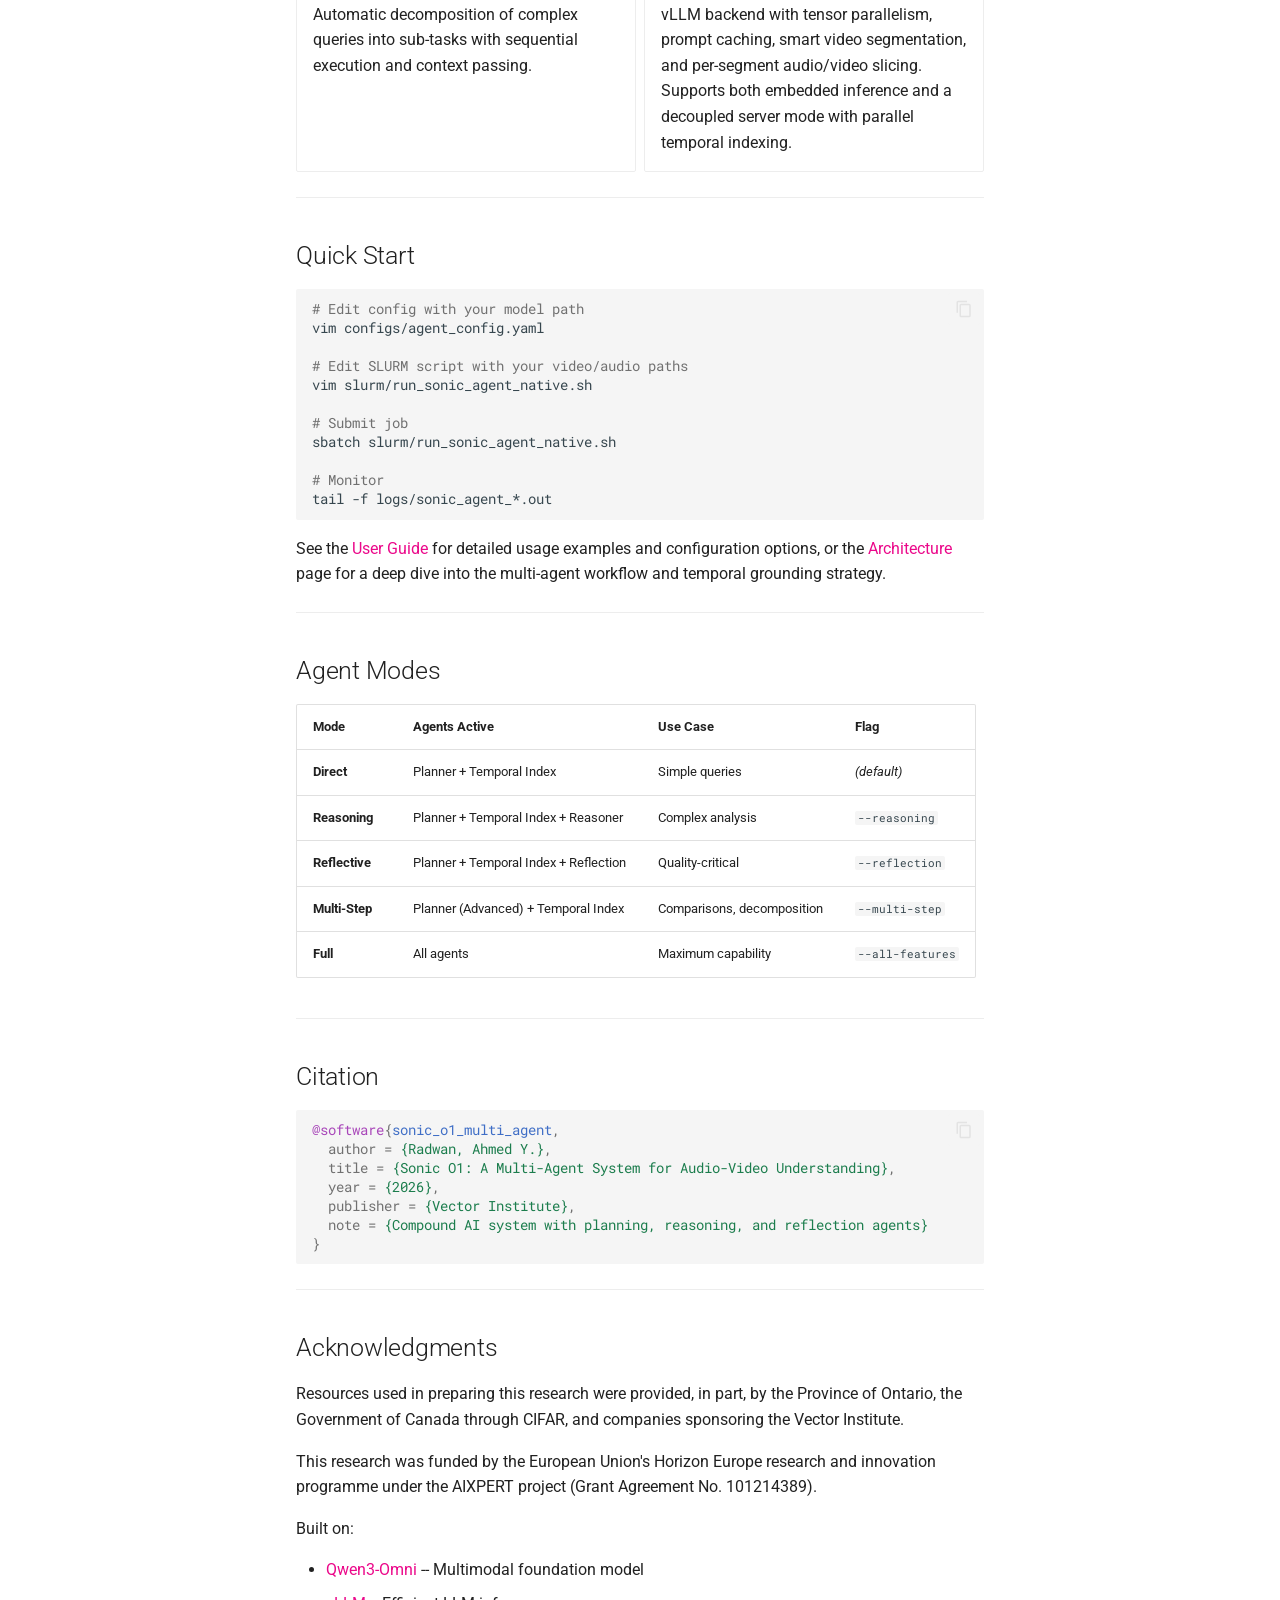
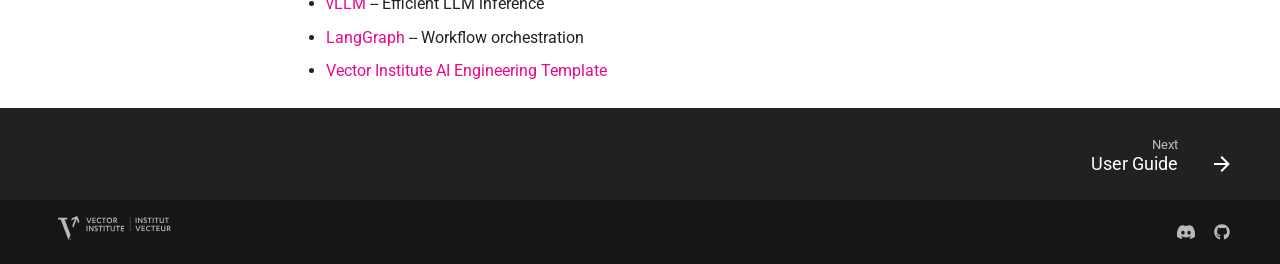
==== commit a0f8c503: "Deploying to gh-pages from @ VectorInstitute/sonic-o1-agent@cb6f96fc95d476f70e780ace59ead2392a935c54" ====
--- a/index.html
+++ b/index.html
@@ -405,6 +405,17 @@
     <ul class="md-nav__list" data-md-component="toc" data-md-scrollfix>
       
         <li class="md-nav__item">
+  <a href="#demo" class="md-nav__link">
+    <span class="md-ellipsis">
+      
+        Demo
+      
+    </span>
+  </a>
+  
+</li>
+      
+        <li class="md-nav__item">
   <a href="#key-features" class="md-nav__link">
     <span class="md-ellipsis">
       
@@ -575,6 +586,17 @@
     <ul class="md-nav__list" data-md-component="toc" data-md-scrollfix>
       
         <li class="md-nav__item">
+  <a href="#demo" class="md-nav__link">
+    <span class="md-ellipsis">
+      
+        Demo
+      
+    </span>
+  </a>
+  
+</li>
+      
+        <li class="md-nav__item">
   <a href="#key-features" class="md-nav__link">
     <span class="md-ellipsis">
       
@@ -655,6 +677,14 @@
 that plan, reason, ground, and reflect to produce accurate, temporally-grounded answers
 from video and audio content.</p>
 <hr />
+<h2 id="demo">Demo<a class="headerlink" href="#demo" title="Permanent link">&para;</a></h2>
+<video src="https://drive.google.com/file/d/1e1qv4JCKqeDc7UdZTIx1-c39zqXNKWtr/preview" width="100%" controls></video>
+
+<blockquote>
+<p><strong><a href="https://drive.google.com/file/d/1e1qv4JCKqeDc7UdZTIx1-c39zqXNKWtr/view?usp=sharing">▶ Watch the full demo video</a></strong> — Upload a video, ask a question, and watch the multi-agent pipeline analyze it in real-time with planning, temporal indexing, chain-of-thought reasoning, and self-reflection.</p>
+</blockquote>
+<p>The demo UI connects to a vLLM server and streams progress as each agent completes — see the <a href="user_guide/#demo-ui">User Guide</a> for setup instructions.</p>
+<hr />
 <h2 id="key-features">Key Features<a class="headerlink" href="#key-features" title="Permanent link">&para;</a></h2>
 <div class="grid cards">
 <ul>
@@ -693,7 +723,9 @@
 <p><span class="twemoji"><svg xmlns="http://www.w3.org/2000/svg" viewBox="0 0 24 24"><path d="M11 15H6l7-14v8h5l-7 14z"/></svg></span> <strong>Efficient Processing</strong></p>
 <hr />
 <p>vLLM backend with tensor parallelism, prompt caching, smart video
-segmentation, and per-segment audio/video slicing.</p>
+segmentation, and per-segment audio/video slicing. Supports both
+embedded inference and a decoupled server mode with parallel
+temporal indexing.</p>
 </li>
 </ul>
 </div>
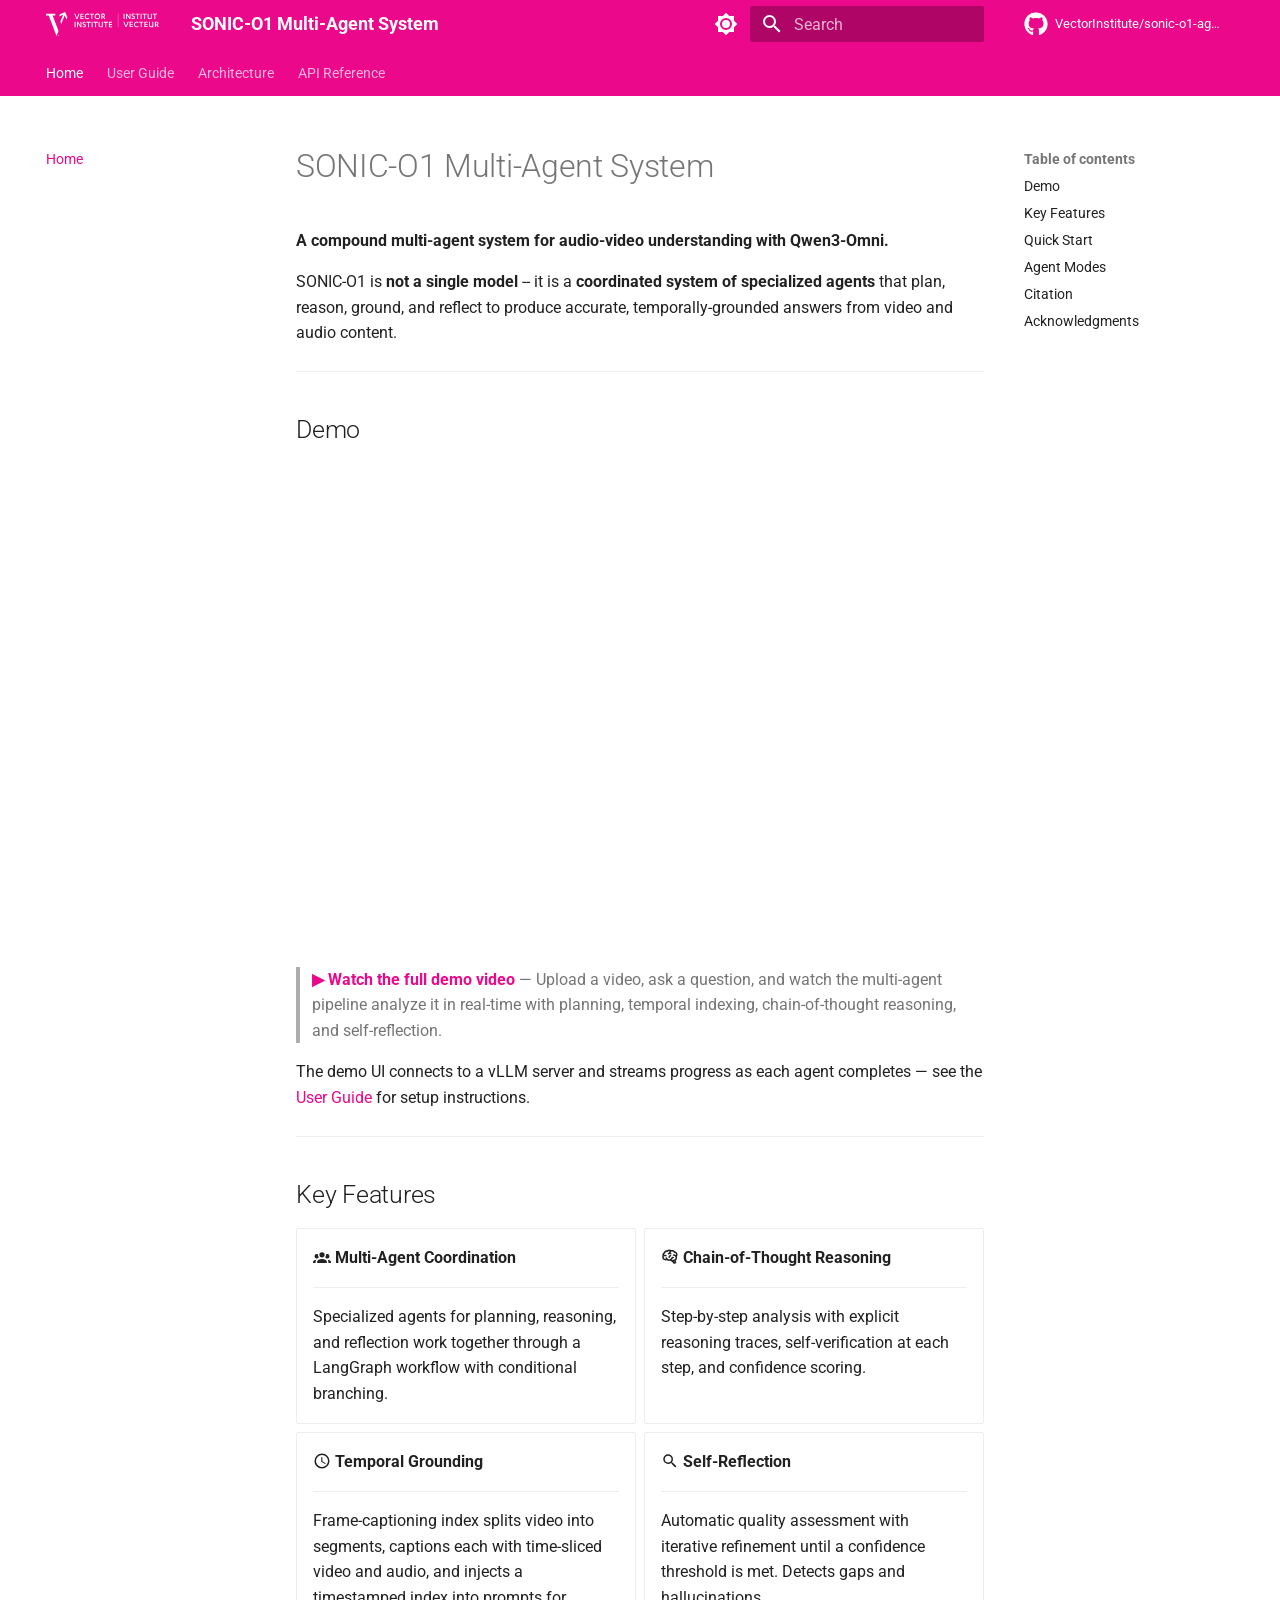
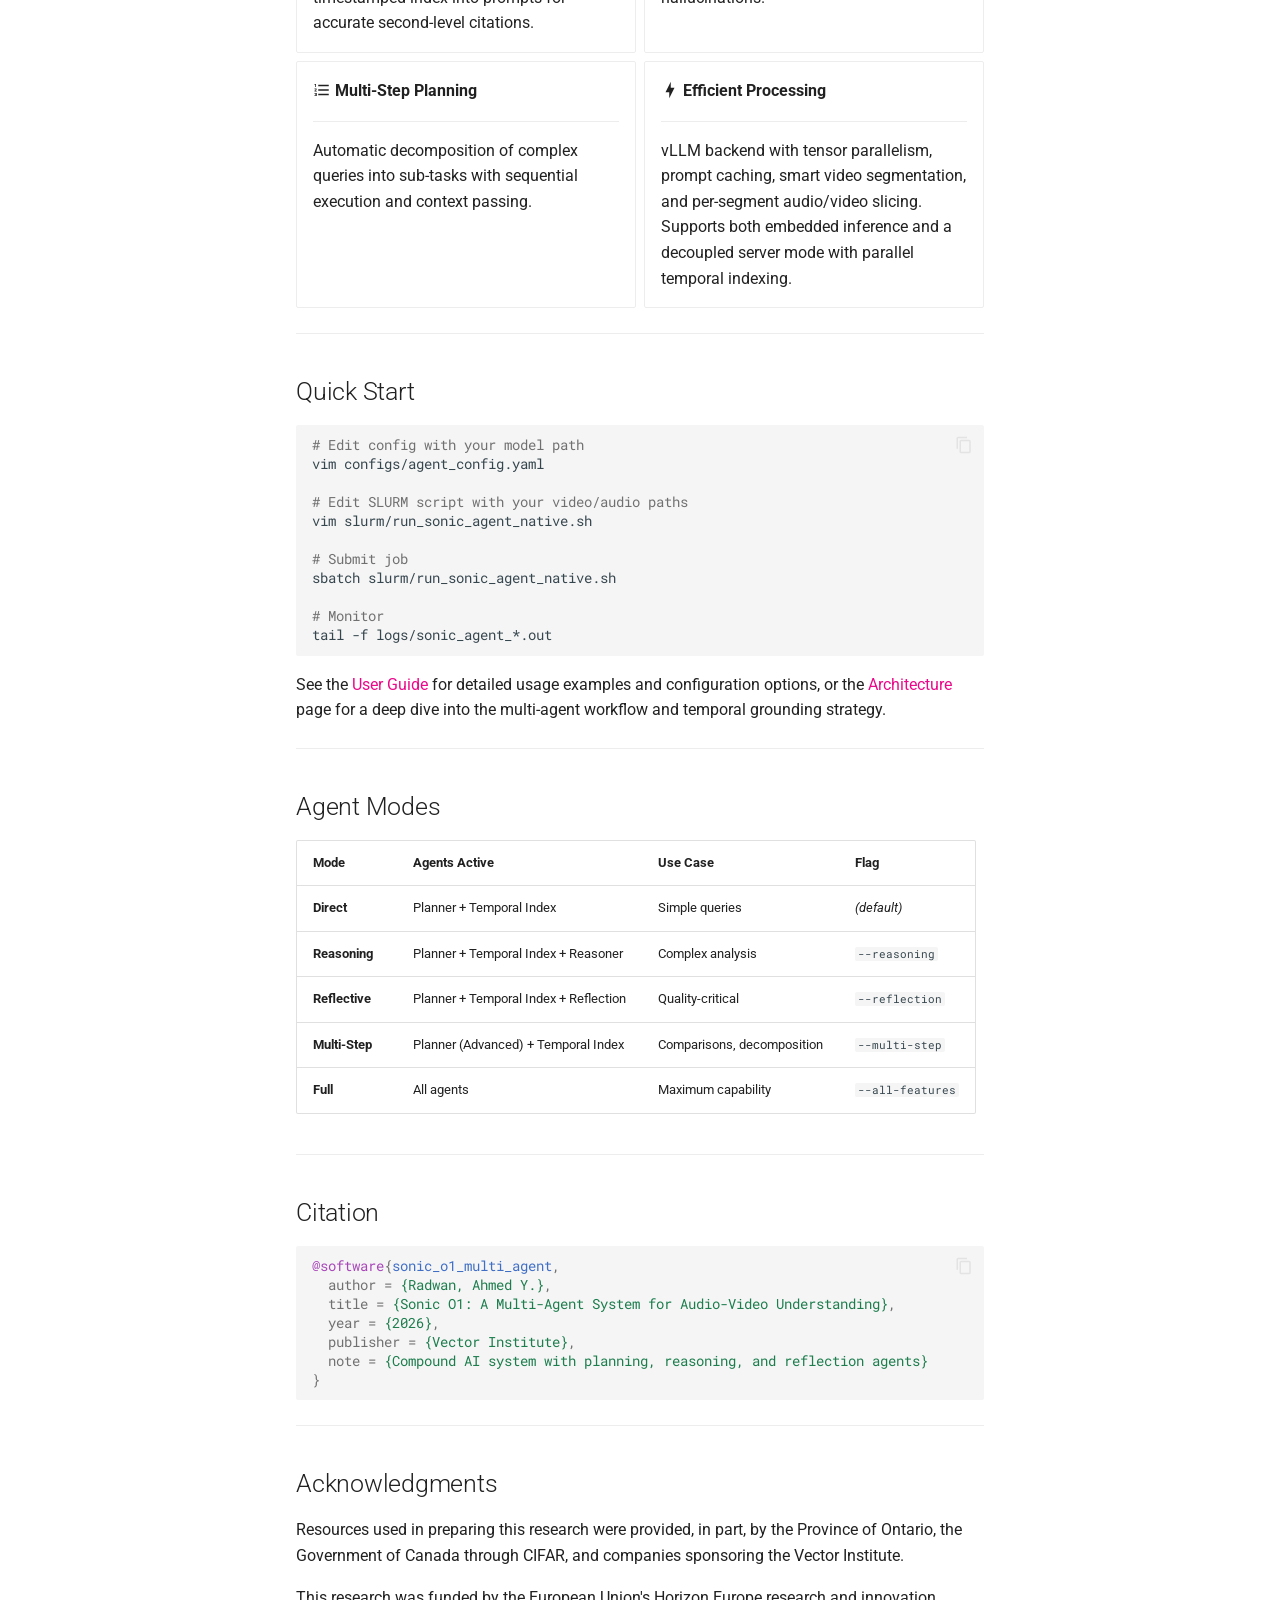
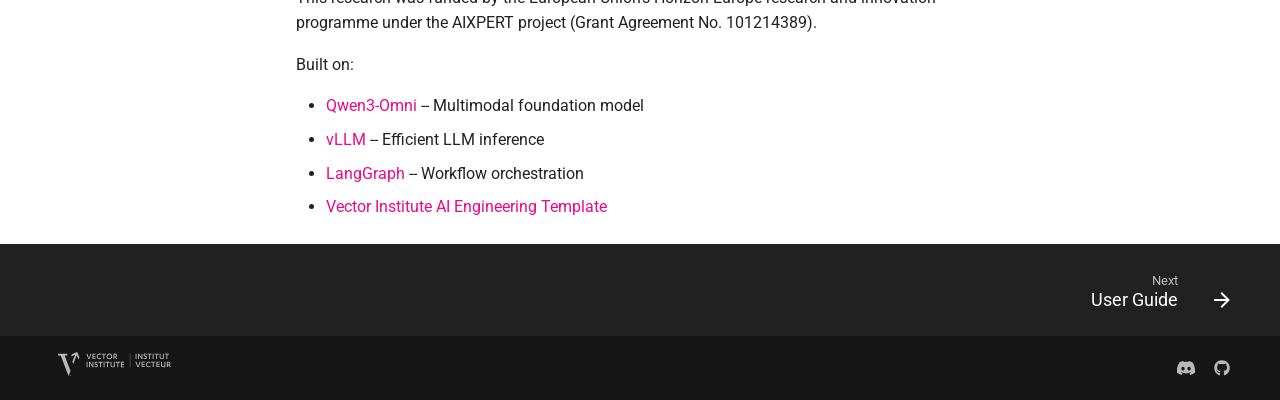
==== commit e9cc98d1: "Deploying to gh-pages from @ VectorInstitute/sonic-o1-agent@d348de7d46ed397e9ba57c9cc529b9855089e5f6" ====
--- a/index.html
+++ b/index.html
@@ -678,7 +678,7 @@
 from video and audio content.</p>
 <hr />
 <h2 id="demo">Demo<a class="headerlink" href="#demo" title="Permanent link">&para;</a></h2>
-<video src="https://drive.google.com/file/d/1e1qv4JCKqeDc7UdZTIx1-c39zqXNKWtr/preview" width="100%" controls></video>
+<iframe src="https://drive.google.com/file/d/1e1qv4JCKqeDc7UdZTIx1-c39zqXNKWtr/preview" width="100%" height="480" frameborder="0" allowfullscreen></iframe>
 
 <blockquote>
 <p><strong><a href="https://drive.google.com/file/d/1e1qv4JCKqeDc7UdZTIx1-c39zqXNKWtr/view?usp=sharing">▶ Watch the full demo video</a></strong> — Upload a video, ask a question, and watch the multi-agent pipeline analyze it in real-time with planning, temporal indexing, chain-of-thought reasoning, and self-reflection.</p>
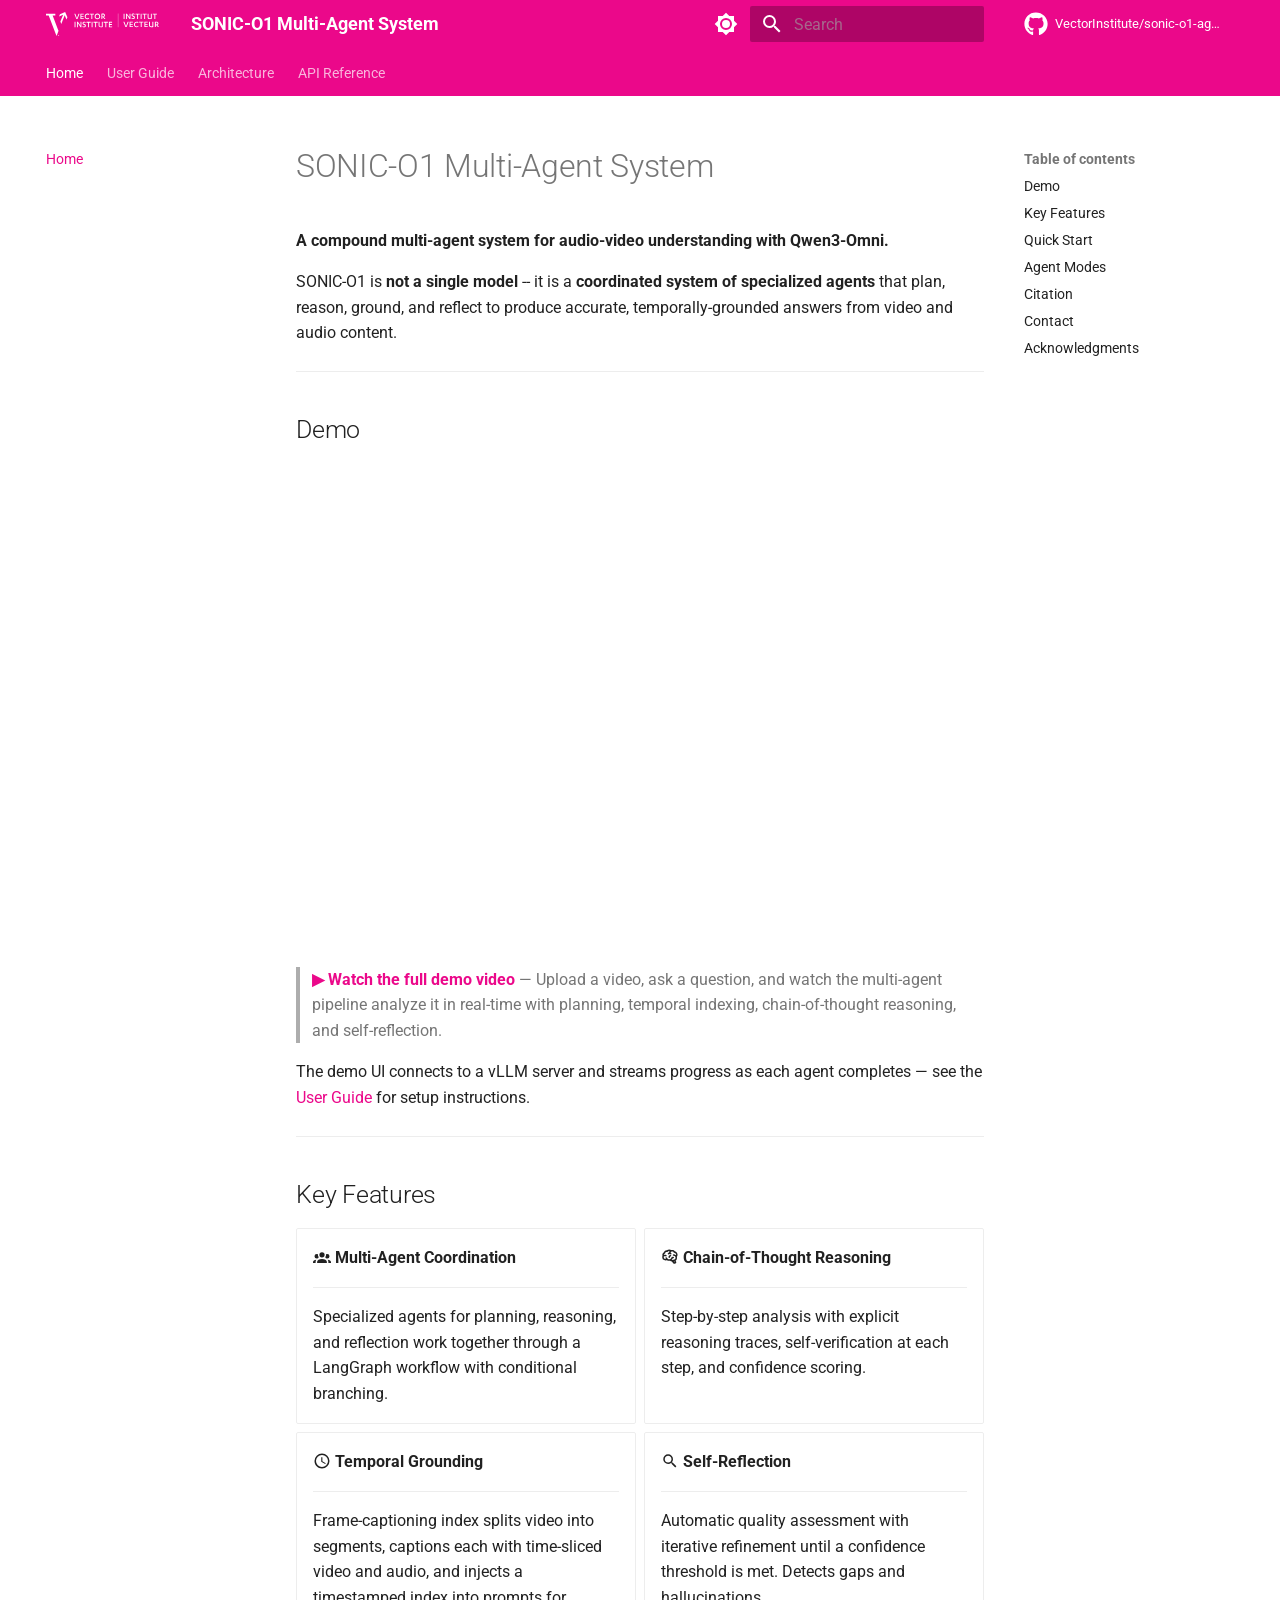
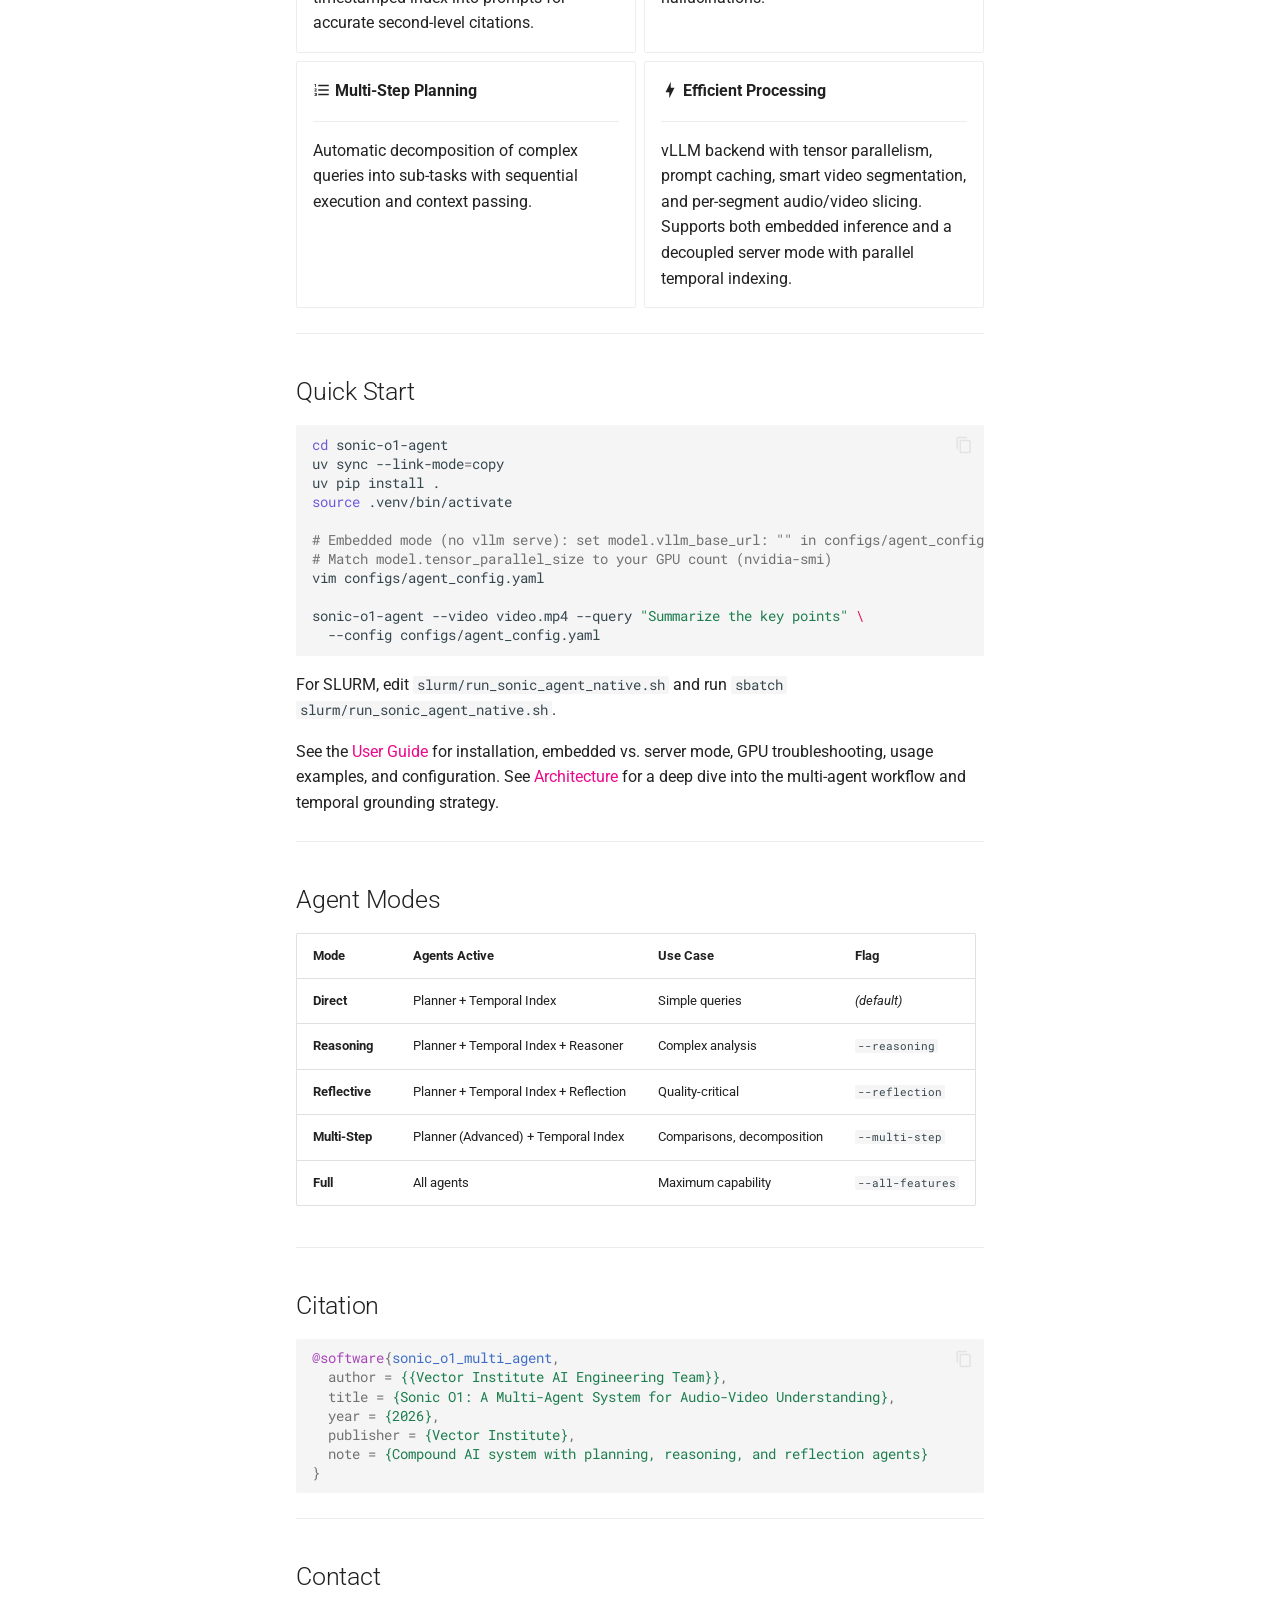
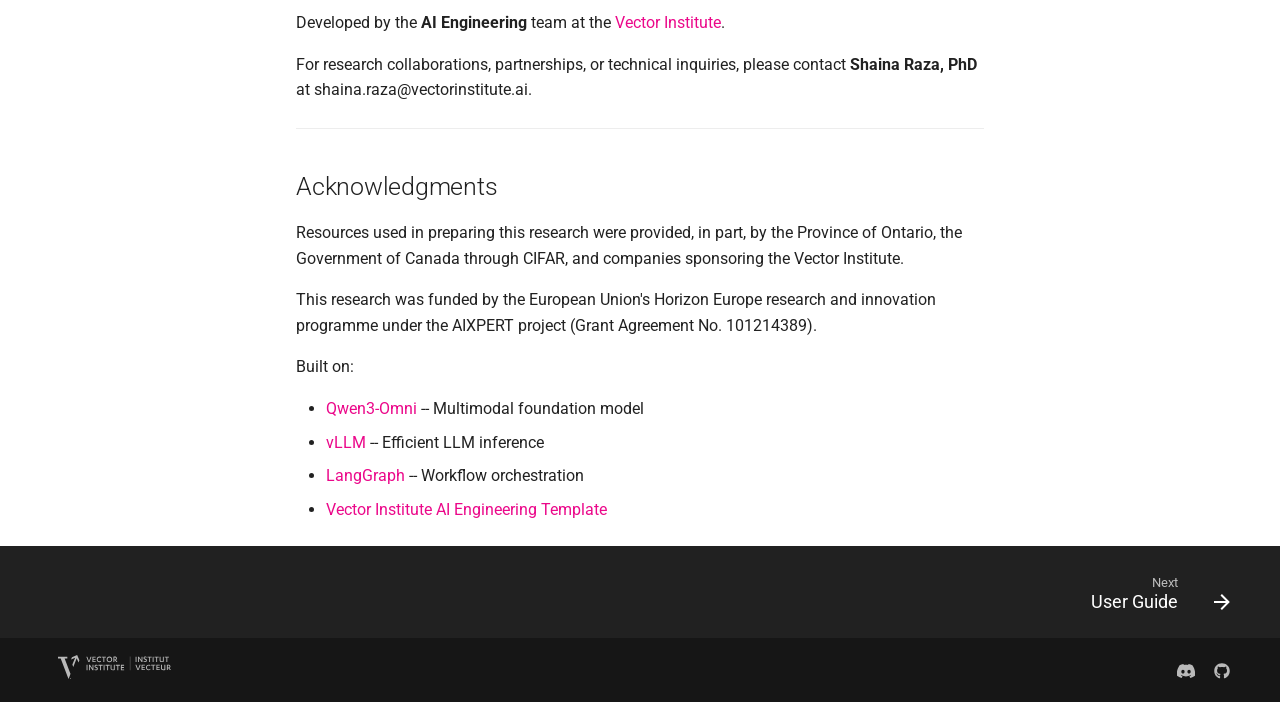
==== commit 5f2e6b4b: "Deploying to gh-pages from @ VectorInstitute/sonic-o1-agent@7cbdb189f68d8de5bdfd7cfe5b3c780e3ada2541" ====
--- a/index.html
+++ b/index.html
@@ -460,6 +460,17 @@
 </li>
       
         <li class="md-nav__item">
+  <a href="#contact" class="md-nav__link">
+    <span class="md-ellipsis">
+      
+        Contact
+      
+    </span>
+  </a>
+  
+</li>
+      
+        <li class="md-nav__item">
   <a href="#acknowledgments" class="md-nav__link">
     <span class="md-ellipsis">
       
@@ -641,6 +652,17 @@
 </li>
       
         <li class="md-nav__item">
+  <a href="#contact" class="md-nav__link">
+    <span class="md-ellipsis">
+      
+        Contact
+      
+    </span>
+  </a>
+  
+</li>
+      
+        <li class="md-nav__item">
   <a href="#acknowledgments" class="md-nav__link">
     <span class="md-ellipsis">
       
@@ -731,21 +753,22 @@
 </div>
 <hr />
 <h2 id="quick-start">Quick Start<a class="headerlink" href="#quick-start" title="Permanent link">&para;</a></h2>
-<div class="language-bash highlight"><pre><span></span><code><span id="__span-0-1"><a id="__codelineno-0-1" name="__codelineno-0-1" href="#__codelineno-0-1"></a><span class="c1"># Edit config with your model path</span>
-</span><span id="__span-0-2"><a id="__codelineno-0-2" name="__codelineno-0-2" href="#__codelineno-0-2"></a>vim<span class="w"> </span>configs/agent_config.yaml
-</span><span id="__span-0-3"><a id="__codelineno-0-3" name="__codelineno-0-3" href="#__codelineno-0-3"></a>
-</span><span id="__span-0-4"><a id="__codelineno-0-4" name="__codelineno-0-4" href="#__codelineno-0-4"></a><span class="c1"># Edit SLURM script with your video/audio paths</span>
-</span><span id="__span-0-5"><a id="__codelineno-0-5" name="__codelineno-0-5" href="#__codelineno-0-5"></a>vim<span class="w"> </span>slurm/run_sonic_agent_native.sh
-</span><span id="__span-0-6"><a id="__codelineno-0-6" name="__codelineno-0-6" href="#__codelineno-0-6"></a>
-</span><span id="__span-0-7"><a id="__codelineno-0-7" name="__codelineno-0-7" href="#__codelineno-0-7"></a><span class="c1"># Submit job</span>
-</span><span id="__span-0-8"><a id="__codelineno-0-8" name="__codelineno-0-8" href="#__codelineno-0-8"></a>sbatch<span class="w"> </span>slurm/run_sonic_agent_native.sh
+<div class="language-bash highlight"><pre><span></span><code><span id="__span-0-1"><a id="__codelineno-0-1" name="__codelineno-0-1" href="#__codelineno-0-1"></a><span class="nb">cd</span><span class="w"> </span>sonic-o1-agent
+</span><span id="__span-0-2"><a id="__codelineno-0-2" name="__codelineno-0-2" href="#__codelineno-0-2"></a>uv<span class="w"> </span>sync<span class="w"> </span>--link-mode<span class="o">=</span>copy
+</span><span id="__span-0-3"><a id="__codelineno-0-3" name="__codelineno-0-3" href="#__codelineno-0-3"></a>uv<span class="w"> </span>pip<span class="w"> </span>install<span class="w"> </span>.
+</span><span id="__span-0-4"><a id="__codelineno-0-4" name="__codelineno-0-4" href="#__codelineno-0-4"></a><span class="nb">source</span><span class="w"> </span>.venv/bin/activate
+</span><span id="__span-0-5"><a id="__codelineno-0-5" name="__codelineno-0-5" href="#__codelineno-0-5"></a>
+</span><span id="__span-0-6"><a id="__codelineno-0-6" name="__codelineno-0-6" href="#__codelineno-0-6"></a><span class="c1"># Embedded mode (no vllm serve): set model.vllm_base_url: &quot;&quot; in configs/agent_config.yaml</span>
+</span><span id="__span-0-7"><a id="__codelineno-0-7" name="__codelineno-0-7" href="#__codelineno-0-7"></a><span class="c1"># Match model.tensor_parallel_size to your GPU count (nvidia-smi)</span>
+</span><span id="__span-0-8"><a id="__codelineno-0-8" name="__codelineno-0-8" href="#__codelineno-0-8"></a>vim<span class="w"> </span>configs/agent_config.yaml
 </span><span id="__span-0-9"><a id="__codelineno-0-9" name="__codelineno-0-9" href="#__codelineno-0-9"></a>
-</span><span id="__span-0-10"><a id="__codelineno-0-10" name="__codelineno-0-10" href="#__codelineno-0-10"></a><span class="c1"># Monitor</span>
-</span><span id="__span-0-11"><a id="__codelineno-0-11" name="__codelineno-0-11" href="#__codelineno-0-11"></a>tail<span class="w"> </span>-f<span class="w"> </span>logs/sonic_agent_*.out
+</span><span id="__span-0-10"><a id="__codelineno-0-10" name="__codelineno-0-10" href="#__codelineno-0-10"></a>sonic-o1-agent<span class="w"> </span>--video<span class="w"> </span>video.mp4<span class="w"> </span>--query<span class="w"> </span><span class="s2">&quot;Summarize the key points&quot;</span><span class="w"> </span><span class="se">\</span>
+</span><span id="__span-0-11"><a id="__codelineno-0-11" name="__codelineno-0-11" href="#__codelineno-0-11"></a><span class="w">  </span>--config<span class="w"> </span>configs/agent_config.yaml
 </span></code></pre></div>
-<p>See the <a href="user_guide/">User Guide</a> for detailed usage examples and
-configuration options, or the <a href="architecture/">Architecture</a> page for
-a deep dive into the multi-agent workflow and temporal grounding strategy.</p>
+<p>For SLURM, edit <code>slurm/run_sonic_agent_native.sh</code> and run <code>sbatch slurm/run_sonic_agent_native.sh</code>.</p>
+<p>See the <a href="user_guide/">User Guide</a> for installation, embedded vs. server mode,
+GPU troubleshooting, usage examples, and configuration. See <a href="architecture/">Architecture</a>
+for a deep dive into the multi-agent workflow and temporal grounding strategy.</p>
 <hr />
 <h2 id="agent-modes">Agent Modes<a class="headerlink" href="#agent-modes" title="Permanent link">&para;</a></h2>
 <table>
@@ -793,13 +816,17 @@
 <hr />
 <h2 id="citation">Citation<a class="headerlink" href="#citation" title="Permanent link">&para;</a></h2>
 <div class="language-bibtex highlight"><pre><span></span><code><span id="__span-1-1"><a id="__codelineno-1-1" name="__codelineno-1-1" href="#__codelineno-1-1"></a><span class="nc">@software</span><span class="p">{</span><span class="nl">sonic_o1_multi_agent</span><span class="p">,</span>
-</span><span id="__span-1-2"><a id="__codelineno-1-2" name="__codelineno-1-2" href="#__codelineno-1-2"></a><span class="w">  </span><span class="na">author</span><span class="w"> </span><span class="p">=</span><span class="w"> </span><span class="s">{Radwan, Ahmed Y.}</span><span class="p">,</span>
+</span><span id="__span-1-2"><a id="__codelineno-1-2" name="__codelineno-1-2" href="#__codelineno-1-2"></a><span class="w">  </span><span class="na">author</span><span class="w"> </span><span class="p">=</span><span class="w"> </span><span class="s">{{Vector Institute AI Engineering Team}}</span><span class="p">,</span>
 </span><span id="__span-1-3"><a id="__codelineno-1-3" name="__codelineno-1-3" href="#__codelineno-1-3"></a><span class="w">  </span><span class="na">title</span><span class="w"> </span><span class="p">=</span><span class="w"> </span><span class="s">{Sonic O1: A Multi-Agent System for Audio-Video Understanding}</span><span class="p">,</span>
 </span><span id="__span-1-4"><a id="__codelineno-1-4" name="__codelineno-1-4" href="#__codelineno-1-4"></a><span class="w">  </span><span class="na">year</span><span class="w"> </span><span class="p">=</span><span class="w"> </span><span class="s">{2026}</span><span class="p">,</span>
 </span><span id="__span-1-5"><a id="__codelineno-1-5" name="__codelineno-1-5" href="#__codelineno-1-5"></a><span class="w">  </span><span class="na">publisher</span><span class="w"> </span><span class="p">=</span><span class="w"> </span><span class="s">{Vector Institute}</span><span class="p">,</span>
 </span><span id="__span-1-6"><a id="__codelineno-1-6" name="__codelineno-1-6" href="#__codelineno-1-6"></a><span class="w">  </span><span class="na">note</span><span class="w"> </span><span class="p">=</span><span class="w"> </span><span class="s">{Compound AI system with planning, reasoning, and reflection agents}</span>
 </span><span id="__span-1-7"><a id="__codelineno-1-7" name="__codelineno-1-7" href="#__codelineno-1-7"></a><span class="p">}</span>
 </span></code></pre></div>
+<hr />
+<h2 id="contact">Contact<a class="headerlink" href="#contact" title="Permanent link">&para;</a></h2>
+<p>Developed by the <strong>AI Engineering</strong> team at the <a href="https://vectorinstitute.ai">Vector Institute</a>.</p>
+<p>For research collaborations, partnerships, or technical inquiries, please contact <strong>Shaina Raza, PhD</strong> at shaina.raza@vectorinstitute.ai.</p>
 <hr />
 <h2 id="acknowledgments">Acknowledgments<a class="headerlink" href="#acknowledgments" title="Permanent link">&para;</a></h2>
 <p>Resources used in preparing this research were provided, in part, by the Province
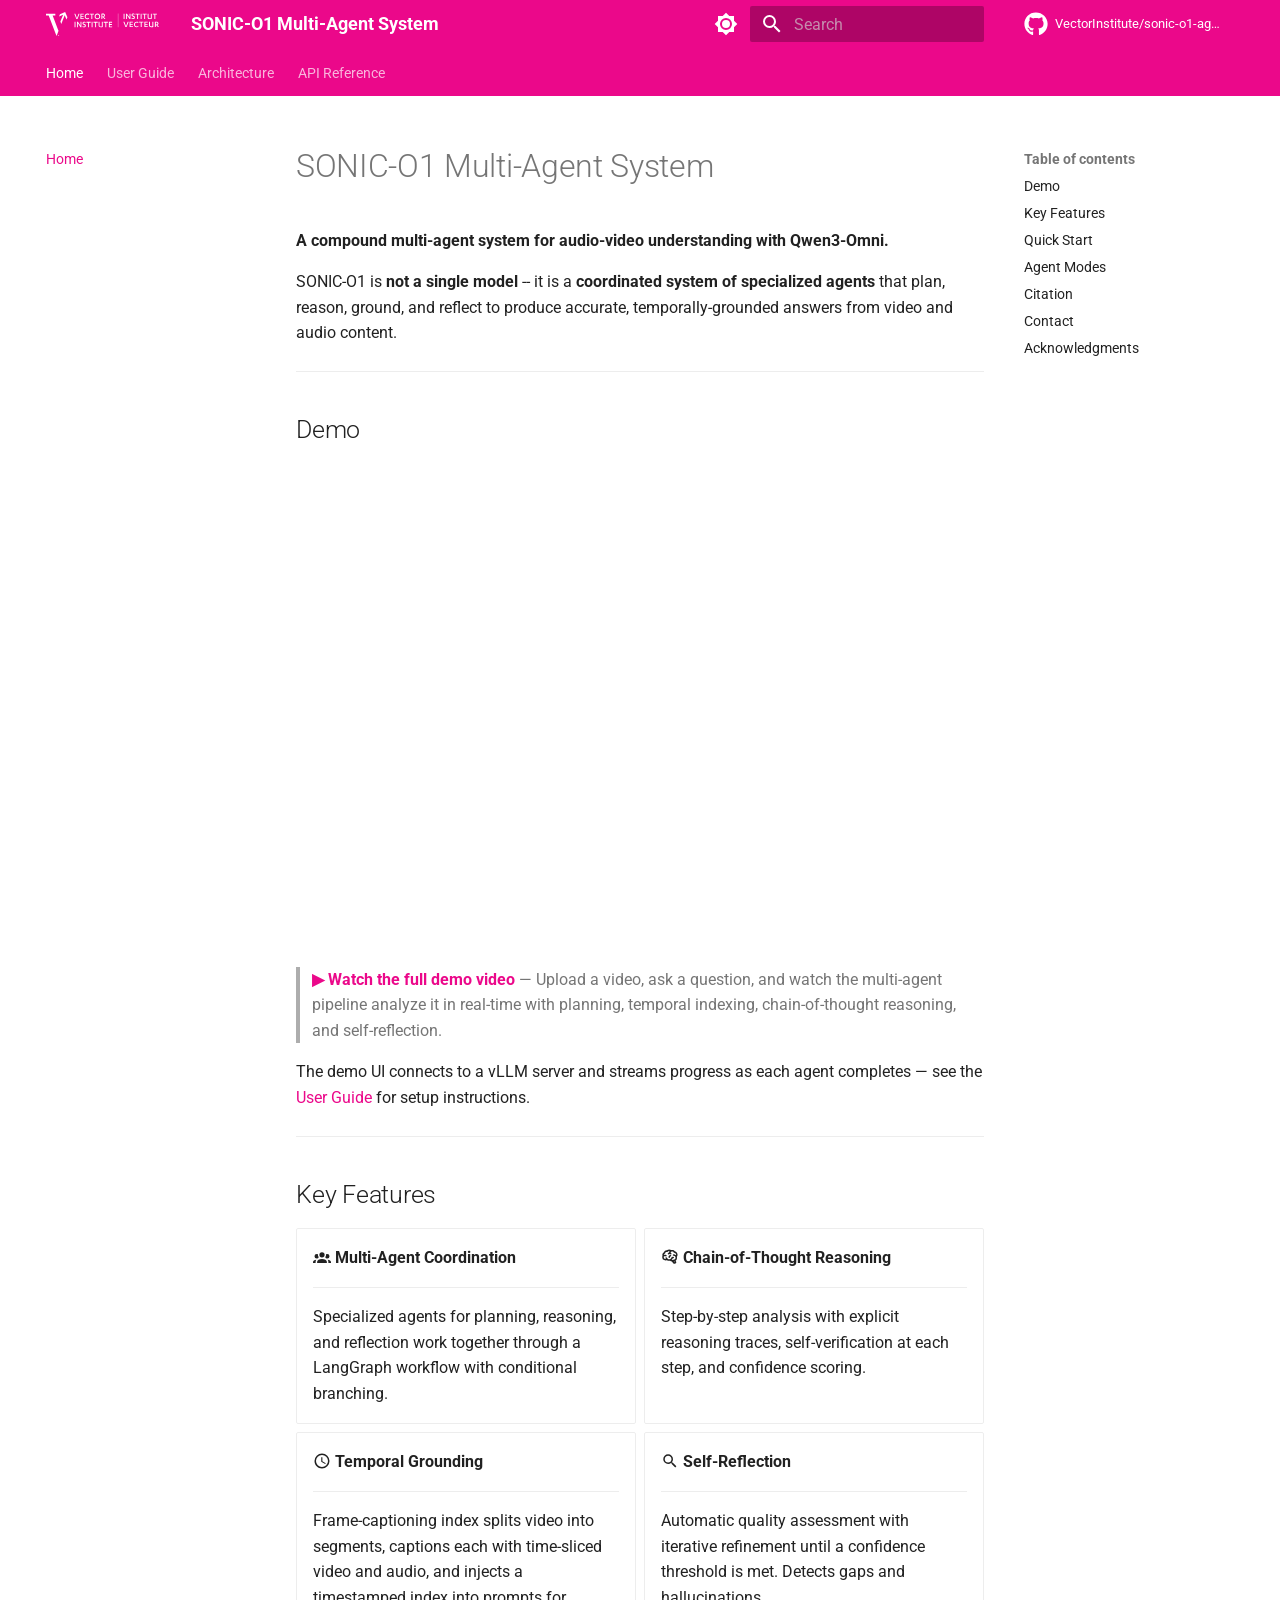
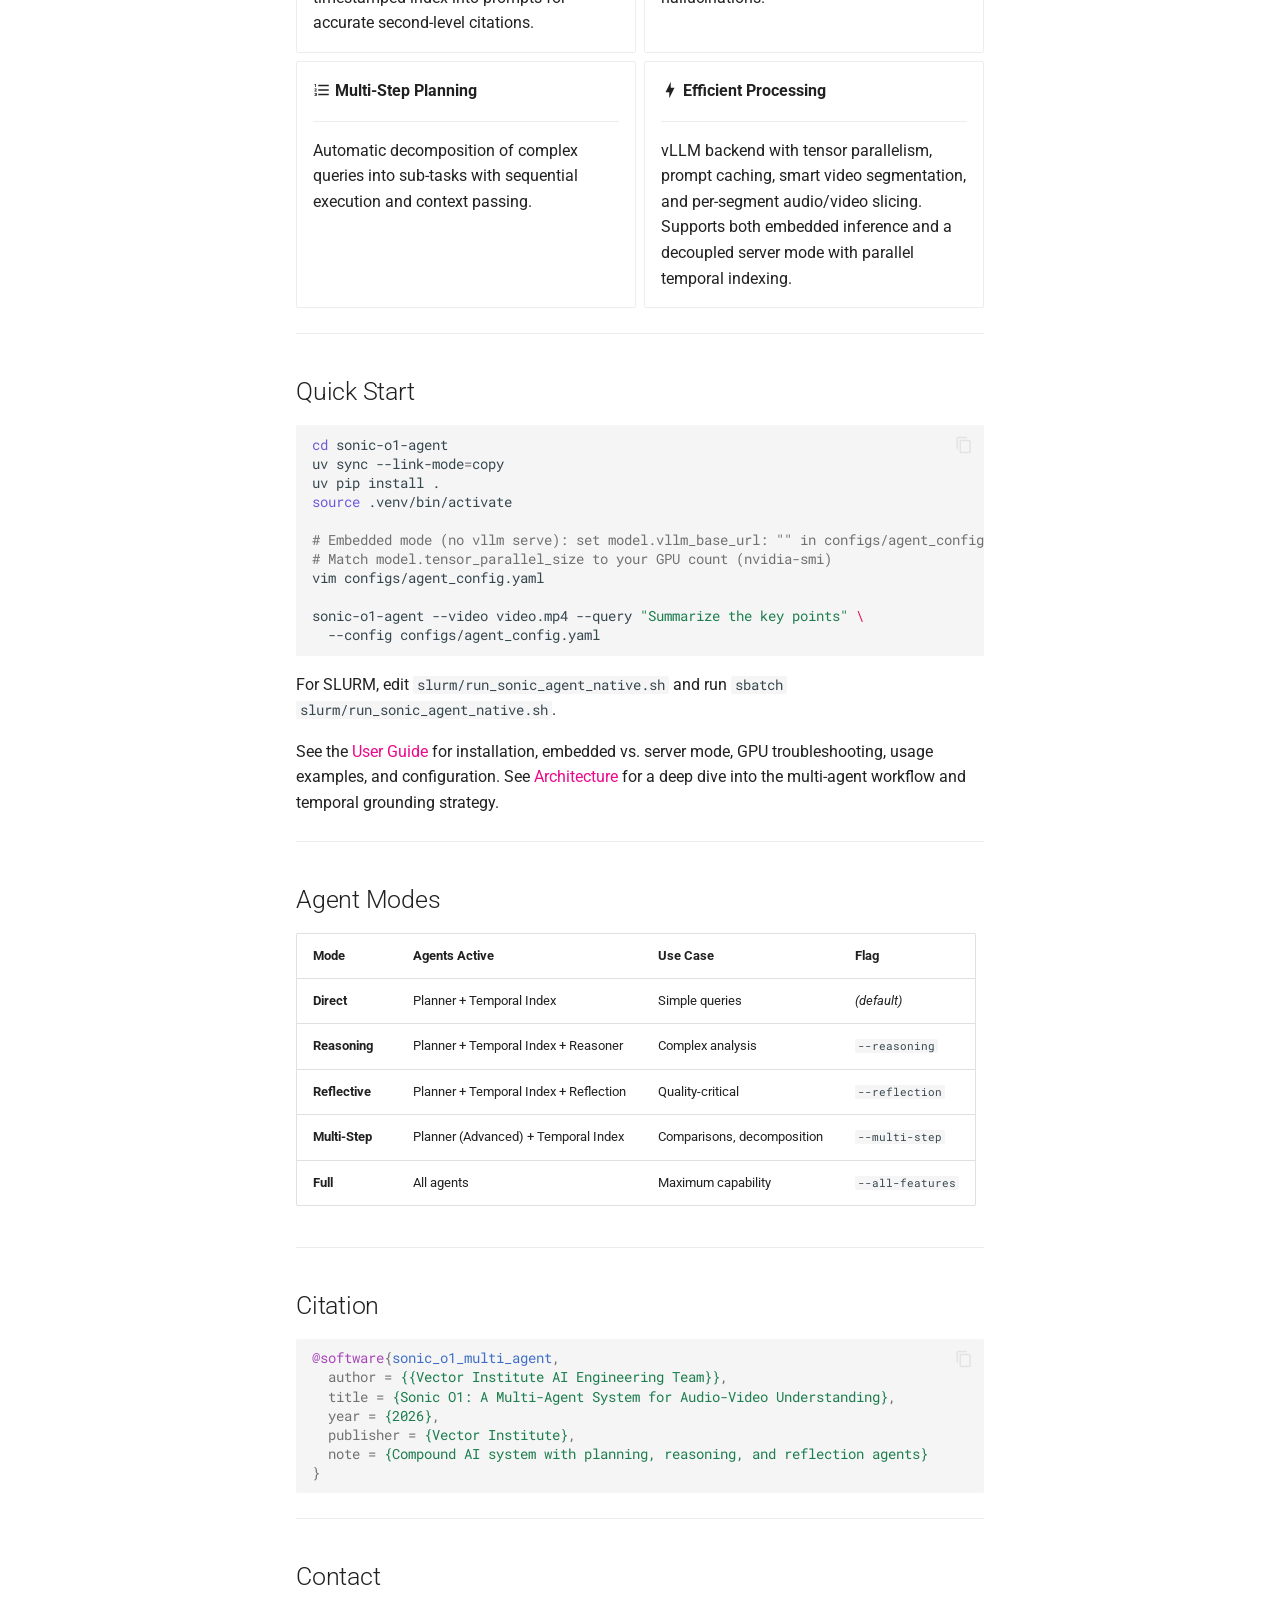
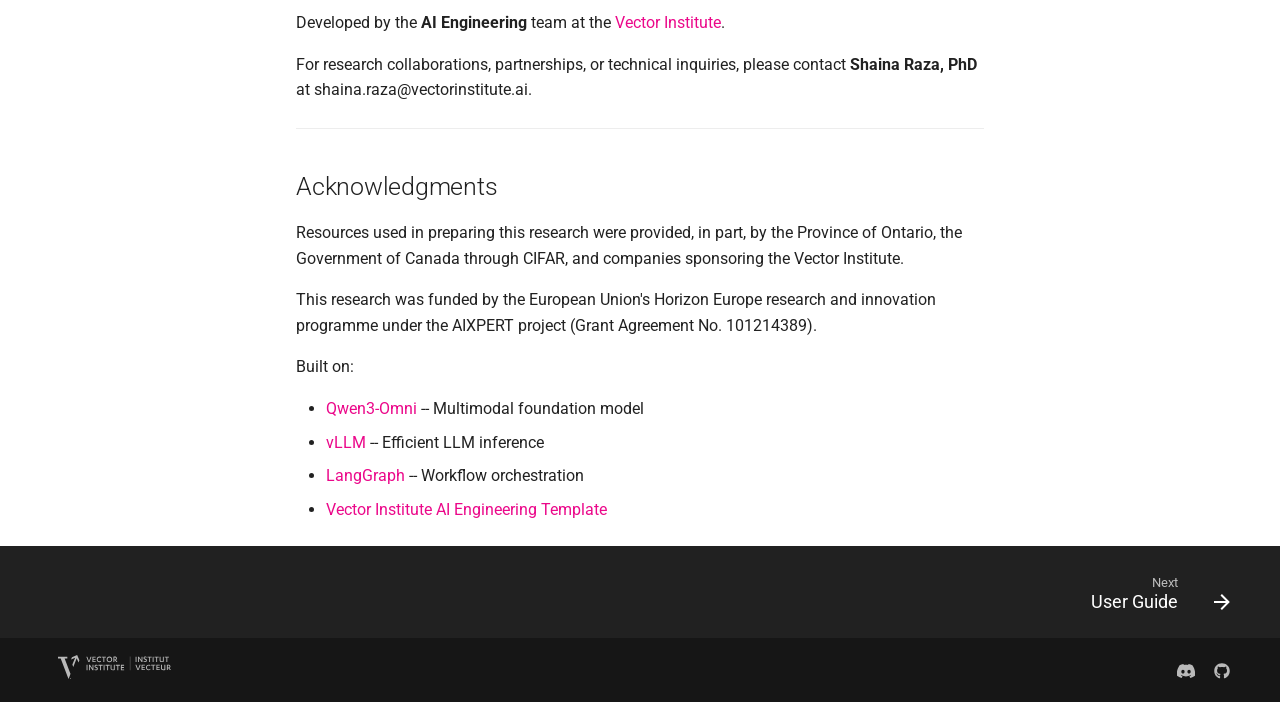
==== commit b9548671: "Deploying to gh-pages from @ VectorInstitute/sonic-o1-agent@ef3bbc64f6bdd52172eb0917b29160354ae93658" ====
--- a/index.html
+++ b/index.html
@@ -17,7 +17,7 @@
       
       
       <link rel="icon" href="assets/favicon-48x48.svg">
-      <meta name="generator" content="mkdocs-1.6.1, mkdocs-material-9.7.1">
+      <meta name="generator" content="mkdocs-1.6.1, mkdocs-material-9.7.6">
     
     
       
